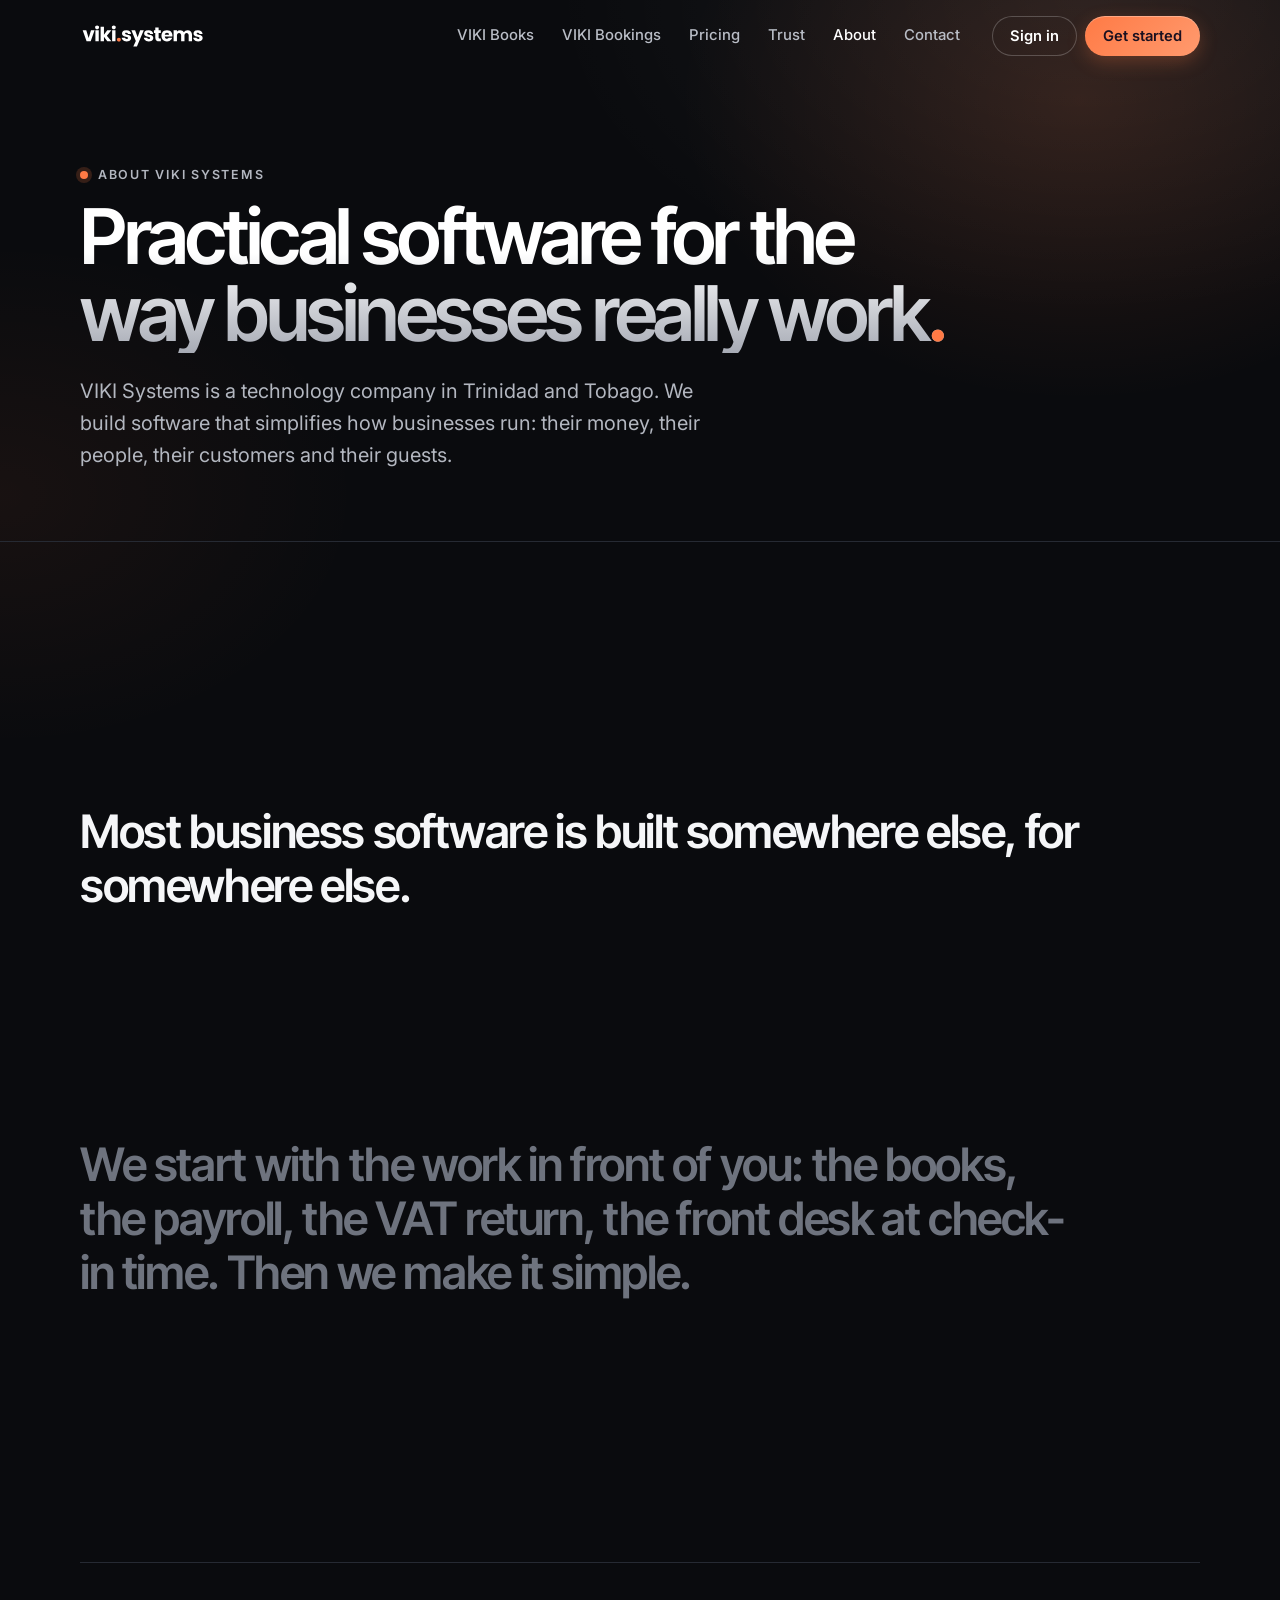
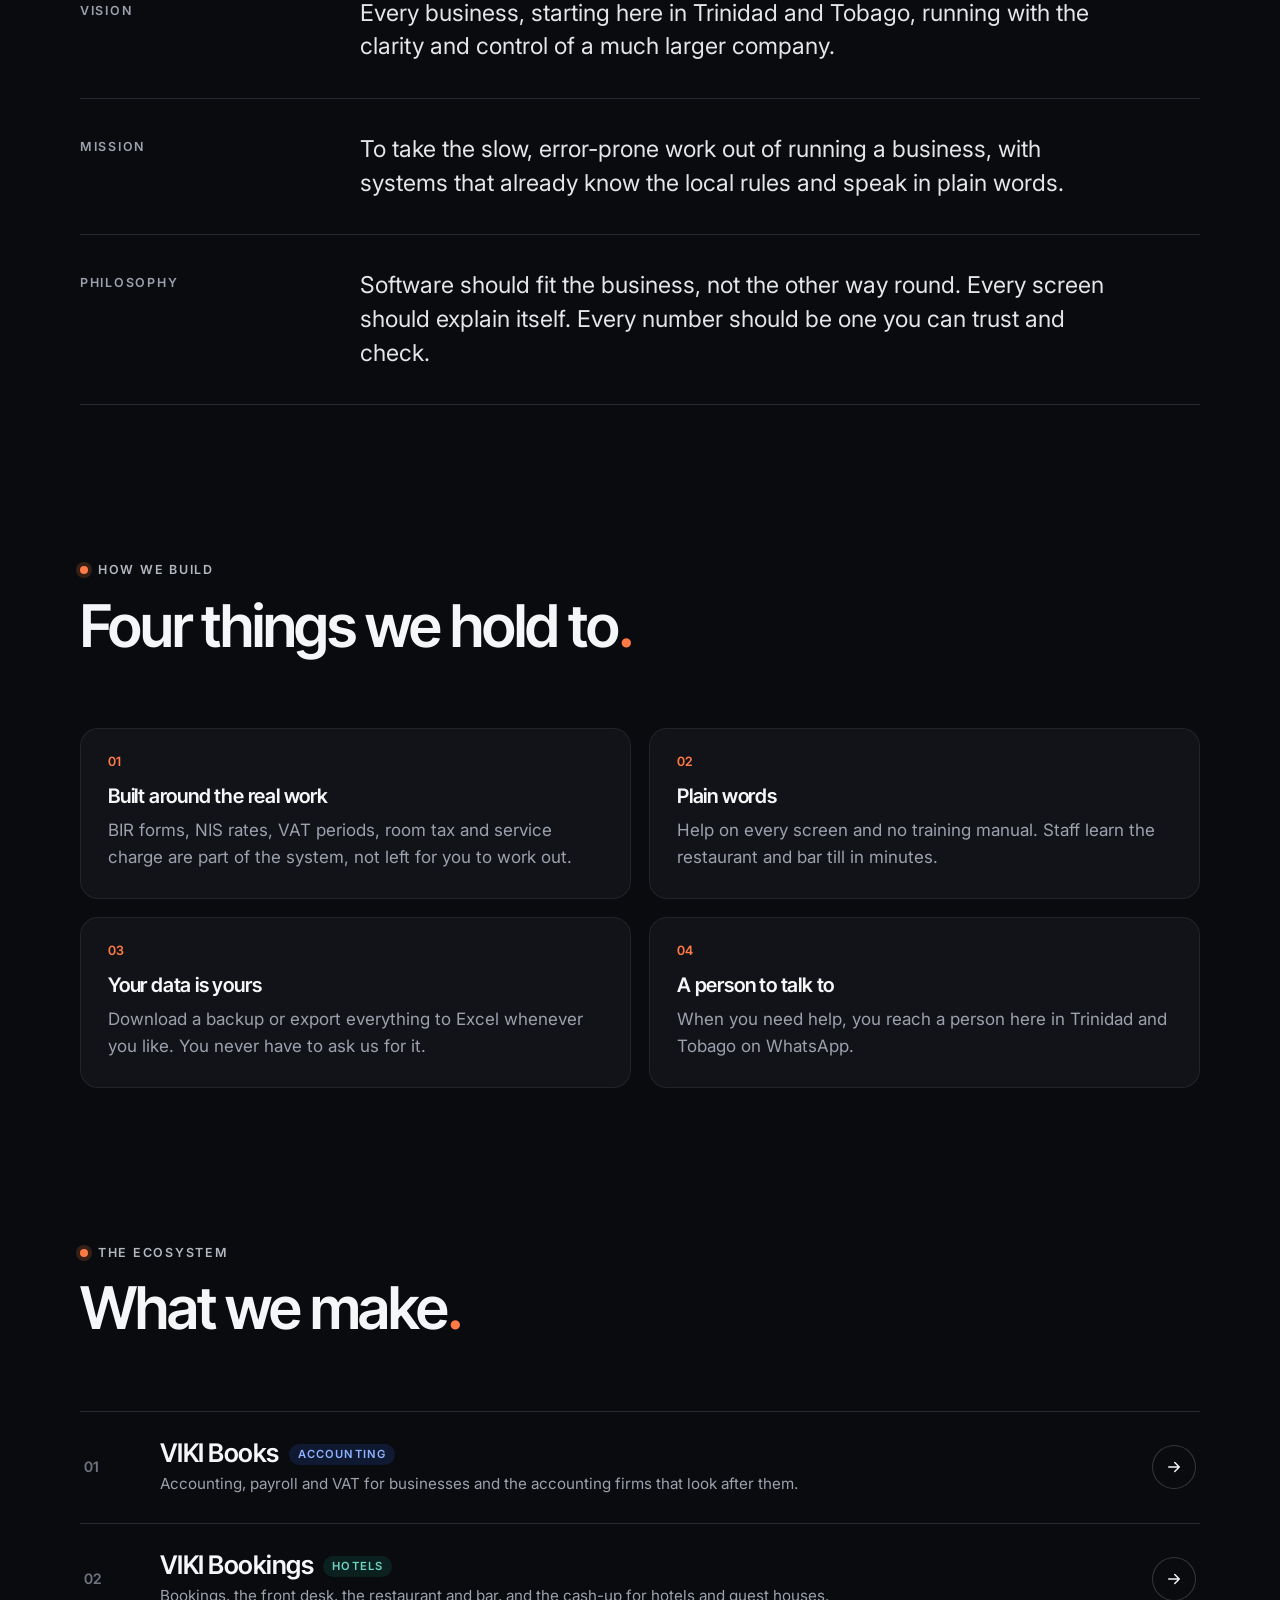
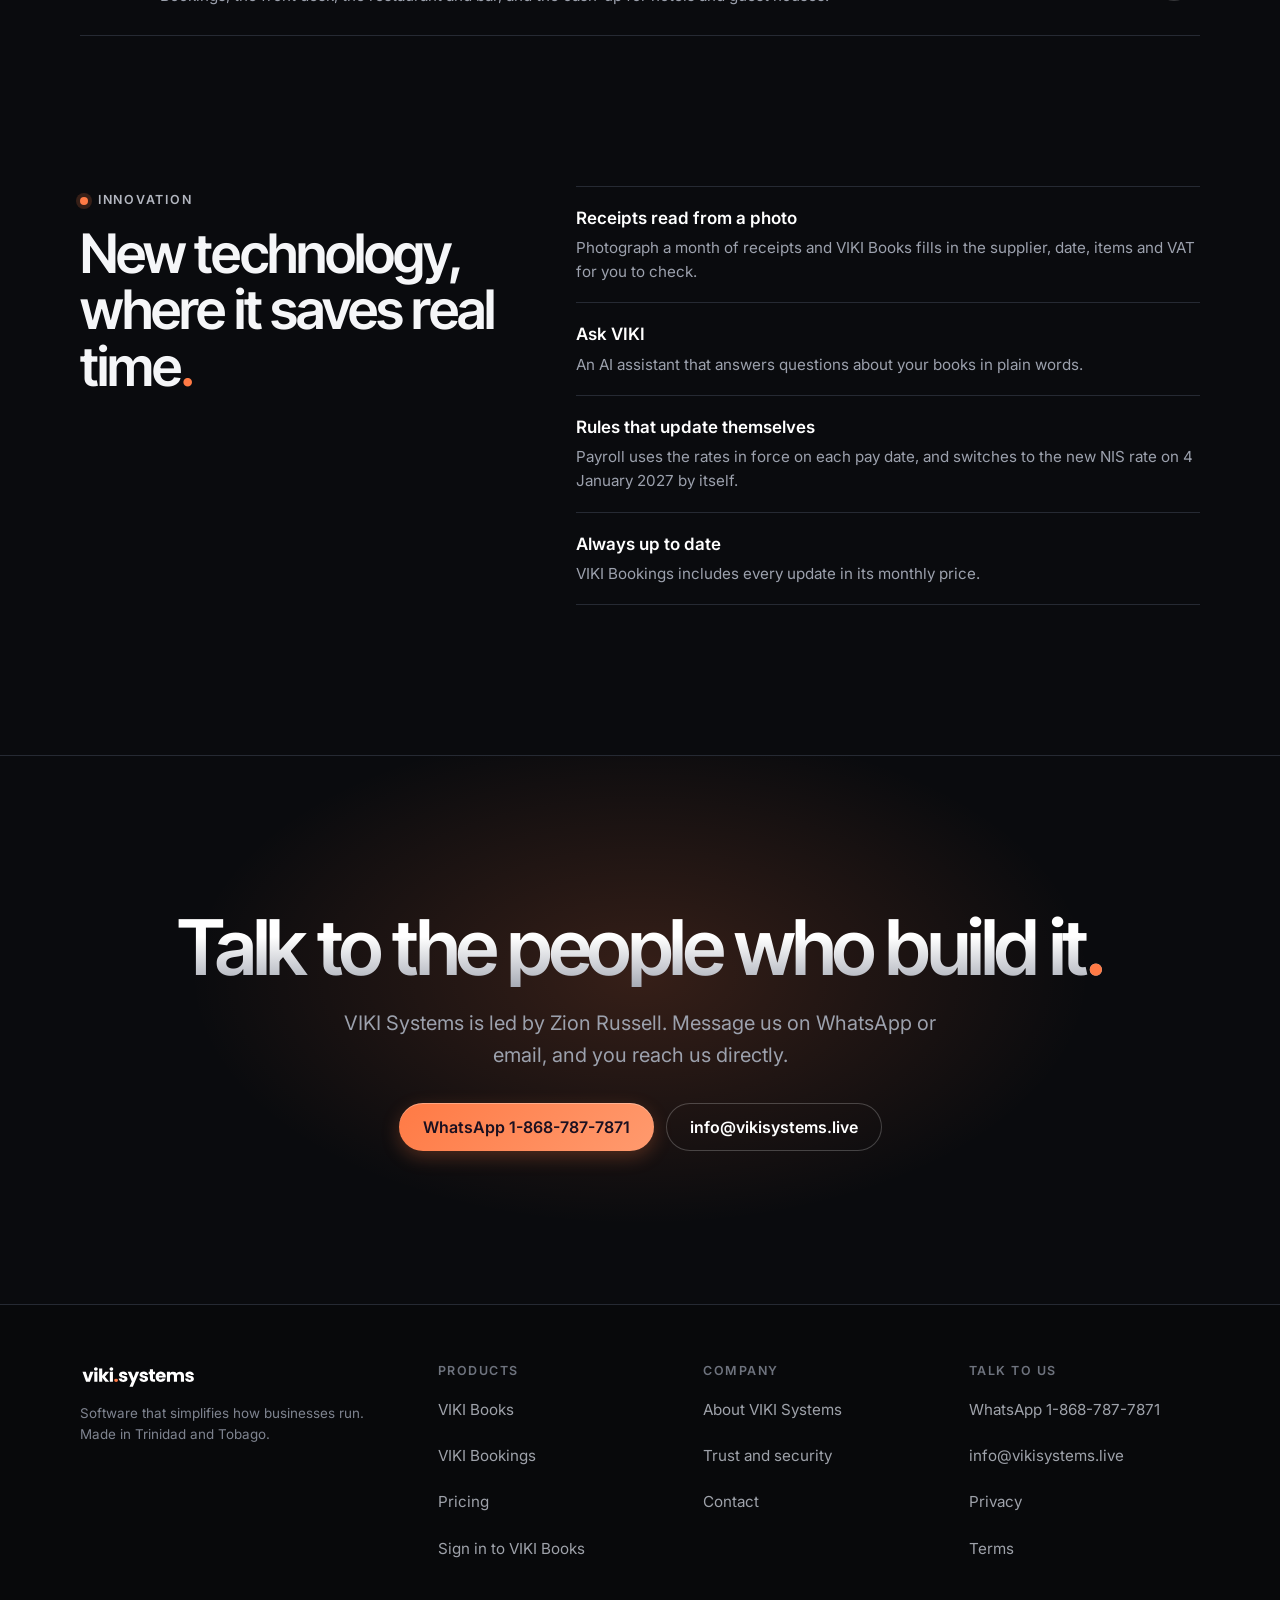
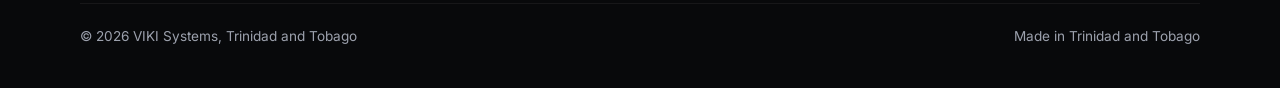
==== about/index.html @ 2b6a2b42 "Add files via upload" ====
<!doctype html>
<html lang="en">
<head>
<meta charset="utf-8">
<meta name="viewport" content="width=device-width, initial-scale=1">
<title>About | VIKI Systems</title>
<meta name="description" content="VIKI Systems is a Trinidad and Tobago technology company building practical software that simplifies how businesses run: VIKI Books and VIKI Bookings.">
<meta name="theme-color" content="#0A0B0E">
<meta property="og:type" content="website">
<meta property="og:title" content="About | VIKI Systems">
<meta property="og:description" content="A Trinidad and Tobago technology company building practical software for modern businesses.">
<meta property="og:url" content="https://vikisystems.live/about/">
<meta property="og:image" content="https://vikisystems.live/assets/img/books-home.jpg">
<meta name="twitter:card" content="summary_large_image">
<link rel="icon" type="image/svg+xml" href="data:image/svg+xml,%3Csvg xmlns='http://www.w3.org/2000/svg' viewBox='0 0 32 32'%3E%3Crect width='32' height='32' rx='9' fill='%2314161C'/%3E%3Cpath d='M8 9h4.2l3.8 10.6L19.8 9H24l-6 15h-4z' fill='%23fff'/%3E%3Ccircle cx='24.5' cy='24.5' r='3.2' fill='%23FF7A45'/%3E%3C/svg%3E">
<link rel="preconnect" href="https://fonts.googleapis.com">
<link rel="preconnect" href="https://fonts.gstatic.com" crossorigin>
<link href="https://fonts.googleapis.com/css2?family=Inter:wght@400;500;600;700&family=Inter+Tight:wght@500;600;700&display=swap" rel="stylesheet">
<link rel="stylesheet" href="../style.css?v=20261113f">
<link rel="stylesheet" href="../site.css?v=20261113d">
<script>document.documentElement.classList.add("js")</script>
</head>
<body class="subpage">
<a class="skip" href="#page">Skip to content</a>

<header class="nav">
  <div class="wrap nav__in">
    <a class="nav__logo" href="../" aria-label="VIKI Systems home"><img src="../assets/img/viki-systems-logo-white.svg" alt="viki.systems" width="140" height="27"></a>
    <nav class="nav__links" aria-label="Main">
      <a href="../books/">VIKI Books</a>
      <a href="../bookings/">VIKI Bookings</a>
      <a href="../pricing/">Pricing</a>
      <a href="../trust/">Trust</a>
      <a href="../about/">About</a>
      <a href="../contact/">Contact</a>
    </nav>
    <div class="nav__cta">
      <a class="btn btn--line btn--sm" href="https://books.vikisystems.live/">Sign in</a>
      <a class="btn btn--primary btn--sm" href="../pricing/">Get started</a>
    </div>
    <button class="nav__burger" aria-label="Open menu" aria-expanded="false" aria-controls="menu"><span></span></button>
    <div class="nav__menu" id="menu">
      <a href="../books/">VIKI Books</a>
      <a href="../bookings/">VIKI Bookings</a>
      <a href="../pricing/">Pricing</a>
      <a href="../trust/">Trust and security</a>
      <a href="../about/">About VIKI Systems</a>
      <a href="../contact/">Contact</a>
      <a class="btn btn--line" href="https://books.vikisystems.live/">Sign in to VIKI Books</a>
      <a class="btn btn--primary" href="../pricing/">Get started</a>
    </div>
  </div>
</header>

<main id="page">
  <section class="ph">
    <div class="wrap">
      <p class="eyebrow"><span class="dot"></span>About VIKI Systems</p>
      <h1 class="ink">Practical software for the way businesses really work<span class="o">.</span></h1>
      <p class="lead">VIKI Systems is a technology company in Trinidad and Tobago. We build software that simplifies how businesses run: their money, their people, their customers and their guests.</p>
    </div>
  </section>

  <section class="section">
    <div class="wrap">
      <p class="statement reveal">Most business software is built somewhere else, for somewhere else. <span>We start with the work in front of you: the books, the payroll, the VAT return, the front desk at check-in time. Then we make it simple.</span></p>
    </div>
  </section>

  <section class="section" style="padding-top:0">
    <div class="wrap">
      <div class="vmp">
        <div class="reveal"><span class="k">Vision</span><p>Every business, starting here in Trinidad and Tobago, running with the clarity and control of a much larger company.</p></div>
        <div class="reveal"><span class="k">Mission</span><p>To take the slow, error-prone work out of running a business, with systems that already know the local rules and speak in plain words.</p></div>
        <div class="reveal"><span class="k">Philosophy</span><p>Software should fit the business, not the other way round. Every screen should explain itself. Every number should be one you can trust and check.</p></div>
      </div>
    </div>
  </section>

  <section class="section" style="padding-top:0">
    <div class="wrap">
      <div class="sh reveal">
        <p class="eyebrow"><span class="dot"></span>How we build</p>
        <h2>Four things we hold to<span class="o">.</span></h2>
      </div>
      <div class="princ stagger">
        <div><span class="n">01</span><h3>Built around the real work</h3><p>BIR forms, NIS rates, VAT periods, room tax and service charge are part of the system, not left for you to work out.</p></div>
        <div><span class="n">02</span><h3>Plain words</h3><p>Help on every screen and no training manual. Staff learn the restaurant and bar till in minutes.</p></div>
        <div><span class="n">03</span><h3>Your data is yours</h3><p>Download a backup or export everything to Excel whenever you like. You never have to ask us for it.</p></div>
        <div><span class="n">04</span><h3>A person to talk to</h3><p>When you need help, you reach a person here in Trinidad and Tobago on WhatsApp.</p></div>
      </div>
    </div>
  </section>

  <section class="section" style="padding-top:0">
    <div class="wrap">
      <div class="sh reveal">
        <p class="eyebrow"><span class="dot"></span>The ecosystem</p>
        <h2>What we make<span class="o">.</span></h2>
      </div>
      <ol class="try reveal">
        <li><a href="../books/"><span><h3>VIKI Books<span class="tag">Accounting</span></h3><p>Accounting, payroll and VAT for businesses and the accounting firms that look after them.</p></span><span class="go" aria-hidden="true"><svg viewBox="0 0 24 24" fill="none" stroke="currentColor" stroke-width="2" stroke-linecap="round" stroke-linejoin="round"><path d="M5 12h14M13 6l6 6-6 6"/></svg></span></a></li>
        <li><a href="../bookings/"><span><h3>VIKI Bookings<span class="tag tag--bk">Hotels</span></h3><p>Bookings, the front desk, the restaurant and bar, and the cash-up for hotels and guest houses.</p></span><span class="go" aria-hidden="true"><svg viewBox="0 0 24 24" fill="none" stroke="currentColor" stroke-width="2" stroke-linecap="round" stroke-linejoin="round"><path d="M5 12h14M13 6l6 6-6 6"/></svg></span></a></li>
      </ol>
    </div>
  </section>

  <section class="section" style="padding-top:0">
    <div class="wrap ts">
      <div class="reveal">
        <p class="eyebrow"><span class="dot"></span>Innovation</p>
        <h2>New technology, where it saves real time<span class="o">.</span></h2>
      </div>
      <ul class="reveal">
        <li><b>Receipts read from a photo</b><span>Photograph a month of receipts and VIKI Books fills in the supplier, date, items and VAT for you to check.</span></li>
        <li><b>Ask VIKI</b><span>An AI assistant that answers questions about your books in plain words.</span></li>
        <li><b>Rules that update themselves</b><span>Payroll uses the rates in force on each pay date, and switches to the new NIS rate on 4 January 2027 by itself.</span></li>
        <li><b>Always up to date</b><span>VIKI Bookings includes every update in its monthly price.</span></li>
      </ul>
    </div>
  </section>

  <section class="final">
    <div class="wrap reveal">
      <h2 class="ink">Talk to the people who build it<span class="o">.</span></h2>
      <p class="lead">VIKI Systems is led by Zion Russell. Message us on WhatsApp or email, and you reach us directly.</p>
      <div class="cta-row">
        <a class="btn btn--primary" href="https://wa.me/18687877871" target="_blank" rel="noopener">WhatsApp 1-868-787-7871</a>
        <a class="btn btn--line" href="mailto:info@vikisystems.live">info@vikisystems.live</a>
      </div>
    </div>
  </section>
</main>

<footer class="footer">
  <div class="wrap">
    <div class="fx4">
      <div>
        <img src="../assets/img/viki-systems-logo-white.svg" alt="viki.systems" width="140" height="27">
        <p class="fine">Software that simplifies how businesses run. Made in Trinidad and Tobago.</p>
      </div>
      <div><h4>Products</h4><ul><li><a href="../books/">VIKI Books</a></li><li><a href="../bookings/">VIKI Bookings</a></li><li><a href="../pricing/">Pricing</a></li><li><a href="https://books.vikisystems.live/">Sign in to VIKI Books</a></li></ul></div>
      <div><h4>Company</h4><ul><li><a href="../about/">About VIKI Systems</a></li><li><a href="../trust/">Trust and security</a></li><li><a href="../contact/">Contact</a></li></ul></div>
      <div><h4>Talk to us</h4><ul><li><a href="https://wa.me/18687877871" target="_blank" rel="noopener">WhatsApp 1-868-787-7871</a></li><li><a href="mailto:info@vikisystems.live">info@vikisystems.live</a></li><li><a href="../books/privacy.html">Privacy</a></li><li><a href="../books/terms.html">Terms</a></li></ul></div>
    </div>
    <div class="footer__base"><span>© <span data-year>2026</span> VIKI Systems, Trinidad and Tobago</span><span>Made in Trinidad and Tobago</span></div>
  </div>
</footer>

<script src="../main.js?v=20261113d"></script>
<script src="../site.js?v=20261113d"></script>
</body>
</html>
---- style.css ----
/* VIKI Systems — shared styles */
:root {
  /* v4 (13 Nov 2026): graphite and near-black, crisp white type, VIKI orange as the one signature accent */
  --bg: #0A0B0E; --surface: #14161C; --surface-2: #1C1F27; --text: #F5F6F8; --muted: #9CA1AD;
  --accent: #FF7A45; --accent-rgb: 255, 122, 69; --accent-2: #3D7BFF; --accent-2-rgb: 61, 123, 255;
  --line: #262A33; --good: #2BC48A; --bad: #FF5D6C;
  --font: "Inter", system-ui, -apple-system, "Segoe UI", sans-serif;
  --font-head: "Inter Tight", "Inter", system-ui, sans-serif;
  --tshadow: 0 1px 2px rgba(5,5,10,.9), 0 3px 12px rgba(5,5,10,.7), 0 10px 44px rgba(5,5,10,.7);
  --radius: 22px; --wrap: 1200px;
  --ease: cubic-bezier(.2,.7,.2,1);
}
*, *::before, *::after { box-sizing: border-box; }
html { -webkit-text-size-adjust: 100%; scroll-behavior: smooth; }
html, body { overflow-x: hidden; overflow-x: clip; }
body {
  margin: 0; background: var(--bg); color: var(--text); font: 400 17px/1.6 var(--font);
  -webkit-font-smoothing: antialiased;
}
body.subpage {
  background:
    radial-gradient(60% 50% at 85% 0%, rgba(255,255,255,.06), transparent 70%),
    radial-gradient(40% 40% at 0% 55%, rgba(var(--accent-rgb), .06), transparent 70%),
    var(--bg);
  background-attachment: fixed;
}
img { max-width: 100%; display: block; }
a { color: inherit; }
button { font: inherit; color: inherit; cursor: pointer; }
:focus-visible { outline: 2px solid var(--accent); outline-offset: 3px; border-radius: 6px; }
.sr-only { position: absolute; width: 1px; height: 1px; overflow: hidden; clip: rect(0 0 0 0); white-space: nowrap; }
.skip { position: absolute; left: 12px; top: -60px; z-index: 100; background: var(--accent); color: var(--bg); padding: 10px 16px; border-radius: 10px; font-weight: 600; }
.skip:focus { top: 12px; }

.wrap { width: 100%; max-width: var(--wrap); margin: 0 auto; padding: 0 20px; }
@media (min-width: 900px) { .wrap { padding: 0 40px; } }

/* ---------- type ---------- */
h1, h2, h3, .head { font-family: var(--font-head); font-weight: 700; letter-spacing: -.02em; line-height: 1.08; margin: 0; }
.display { font-size: clamp(2.5rem, 6.2vw, 5.4rem); }
h2 { font-size: clamp(2rem, 4.4vw, 3.4rem); }
h3 { font-size: 1.3rem; font-weight: 600; letter-spacing: -.01em; line-height: 1.25; }
p { margin: 0; }
.lead { font-size: clamp(1.05rem, 1.6vw, 1.25rem); color: var(--muted); max-width: 640px; }
.o { color: var(--accent); }
.blue { color: var(--accent-2); }
.eyebrow {
  display: inline-flex; align-items: center; gap: 10px; font: 600 .78rem/1 var(--font);
  letter-spacing: .14em; text-transform: uppercase; color: var(--muted); margin-bottom: 18px;
}
.eyebrow .dot, .dot { width: 8px; height: 8px; border-radius: 50%; background: var(--accent); box-shadow: 0 0 0 4px rgba(var(--accent-rgb), .18); flex: none; }
.sec-head { max-width: 780px; margin-bottom: clamp(36px, 6vw, 64px); }
.sec-head .lead { margin-top: 16px; }
.sec-head--center { margin-left: auto; margin-right: auto; text-align: center; }
.sec-head--center .lead { margin-left: auto; margin-right: auto; }
.fine { font-size: .84rem; color: var(--muted); line-height: 1.55; }
.tag { display: inline-block; font: 600 .7rem/1 var(--font); letter-spacing: .1em; text-transform: uppercase; color: var(--bg); background: var(--accent); padding: 5px 8px; border-radius: 6px; vertical-align: middle; }

/* ---------- buttons ---------- */
.btn {
  display: inline-flex; align-items: center; justify-content: center; gap: 10px; min-height: 48px;
  padding: 0 24px; border-radius: 999px; font: 600 1rem/1 var(--font); text-decoration: none; border: 0;
  transition: transform .25s var(--ease), box-shadow .25s var(--ease), background .25s; white-space: nowrap; text-shadow: none;
}
.btn--primary {
  background: linear-gradient(135deg, var(--accent), #ff9a6e); color: #1B1020;
  box-shadow: 0 10px 30px rgba(var(--accent-rgb), .35), inset 0 1px 0 rgba(255,255,255,.35);
}
.btn--primary:hover { transform: translateY(-2px); box-shadow: 0 16px 40px rgba(var(--accent-rgb), .5), inset 0 1px 0 rgba(255,255,255,.35); }
.btn--ghost { background: rgba(255,255,255,.06); color: var(--text); box-shadow: inset 0 0 0 1px rgba(255,255,255,.22); backdrop-filter: blur(10px); -webkit-backdrop-filter: blur(10px); }
.btn--ghost:hover { background: rgba(255,255,255,.12); transform: translateY(-2px); }
.btn--sm { min-height: 40px; padding: 0 18px; font-size: .92rem; }
.btn .arr { transition: transform .25s var(--ease); }
.btn:hover .arr { transform: translateX(4px); }
.cta-row { display: flex; flex-wrap: wrap; gap: 12px; align-items: center; margin-top: 32px; }
.cta-note { color: var(--muted); font-size: .92rem; }
.link-arrow { color: var(--accent); font-weight: 600; text-decoration: none; display: inline-flex; gap: 8px; align-items: center; }
.link-arrow:hover .arr { transform: translateX(4px); }
.link-arrow .arr { transition: transform .25s var(--ease); }

/* ---------- nav ---------- */
.nav { position: fixed; inset: 0 0 auto; z-index: 50; transition: background .3s, box-shadow .3s; }
.nav__in { display: flex; align-items: center; gap: 20px; height: 72px; }
.nav.scrolled { background: rgba(12,13,17,.78); backdrop-filter: blur(16px) saturate(1.2); -webkit-backdrop-filter: blur(16px) saturate(1.2); box-shadow: 0 1px 0 rgba(255,255,255,.06); }
.nav__logo { display: flex; align-items: center; height: 44px; margin-right: auto; }
.nav__logo img { height: 22px; width: auto; }
.nav__links { display: none; gap: 4px; align-items: center; }
.nav__links a { text-decoration: none; color: var(--muted); font-size: .93rem; font-weight: 500; padding: 10px 12px; border-radius: 10px; transition: color .2s; }
.nav__links a:hover { color: var(--text); }
.nav__cta { display: none; }
.nav__burger { width: 44px; height: 44px; border-radius: 12px; border: 0; background: rgba(255,255,255,.08); display: grid; place-items: center; }
.nav__burger span { display: block; width: 18px; height: 2px; background: var(--text); border-radius: 2px; position: relative; transition: transform .3s; }
.nav__burger span::before, .nav__burger span::after { content: ""; position: absolute; left: 0; width: 18px; height: 2px; background: var(--text); border-radius: 2px; transition: transform .3s, top .3s; }
.nav__burger span::before { top: -6px; } .nav__burger span::after { top: 6px; }
.nav.open .nav__burger span { background: transparent; }
.nav.open .nav__burger span::before { top: 0; transform: rotate(45deg); }
.nav.open .nav__burger span::after { top: 0; transform: rotate(-45deg); }
.nav__menu {
  position: fixed; inset: 72px 0 auto; background: rgba(12,13,17,.97); backdrop-filter: blur(16px); -webkit-backdrop-filter: blur(16px);
  padding: 12px 20px 28px; display: grid; gap: 2px; transform: translateY(-12px); opacity: 0; visibility: hidden; transition: .3s var(--ease);
  border-bottom: 1px solid var(--line); max-height: calc(100vh - 72px); overflow-y: auto;
}
.nav.open .nav__menu { transform: none; opacity: 1; visibility: visible; }
.nav.open { background: rgba(12,13,17,.97); }
.nav__menu a { padding: 14px 4px; font-size: 1.1rem; font-weight: 500; text-decoration: none; border-bottom: 1px solid rgba(255,255,255,.06); }
.nav__menu .btn { margin-top: 16px; }
@media (min-width: 1080px) {
  .nav__links, .nav__cta { display: flex; }
  .nav__cta { gap: 8px; }
  .nav__burger, .nav__menu { display: none; }
}

/* ---------- sections ---------- */
.section { padding: clamp(84px, 12vw, 150px) 0; position: relative; }
.section--tight { padding: clamp(60px, 8vw, 100px) 0; }
.band { background: linear-gradient(180deg, rgba(27,33,64,.0), rgba(27,33,64,.75) 18%, rgba(27,33,64,.75) 82%, rgba(27,33,64,0)); }

/* glass */
.glass {
  position: relative; background: rgba(27,33,64,.55);
  border: 1px solid rgba(255,255,255,.09);
  backdrop-filter: blur(22px) saturate(1.18); -webkit-backdrop-filter: blur(22px) saturate(1.18);
  box-shadow: 0 24px 80px rgba(0,0,0,.32); border-radius: var(--radius);
}
.glass::before { content: ""; position: absolute; inset: 0; border-radius: inherit; pointer-events: none;
  background: linear-gradient(135deg, rgba(255,255,255,.08), transparent 38%, rgba(var(--accent-rgb), .05)); }
.card {
  position: relative; background: linear-gradient(160deg, rgba(37,45,87,.85), rgba(27,33,64,.85));
  border: 1px solid rgba(255,255,255,.08); border-radius: var(--radius); padding: 28px;
}

/* ---------- reveal ---------- */
.js .reveal { opacity: 0; transform: translateY(28px); transition: opacity .9s var(--ease), transform .9s var(--ease); }
.js .reveal.in { opacity: 1; transform: none; }
.js .stagger > * { opacity: 0; transform: translateY(24px); transition: opacity .8s var(--ease), transform .8s var(--ease); transition-delay: calc(var(--i, 0) * 90ms); }
.js .stagger.in > * { opacity: 1; transform: none; }
.js .stagger.done > * { transition-delay: 0ms; }

/* ---------- 3D tilt ---------- */
.tilt-scene { perspective: 1400px; }
[data-tilt] { transform-style: preserve-3d; transform: rotateX(var(--rx, 0deg)) rotateY(var(--ry, 0deg)); transition: transform .7s var(--ease); will-change: transform; }
[data-tilt].tilting { transition: transform .12s linear; }
.z1 { transform: translateZ(24px); } .z2 { transform: translateZ(48px); } .z3 { transform: translateZ(80px); } .z4 { transform: translateZ(120px); }
.glare { position: absolute; inset: 0; border-radius: inherit; pointer-events: none; opacity: 0; transition: opacity .4s;
  background: radial-gradient(600px circle at var(--gx, 50%) var(--gy, 50%), rgba(255,255,255,.14), transparent 45%); }
[data-tilt].tilting .glare { opacity: 1; }

/* cursor spotlight */
[data-spot] { --mx: 50%; --my: 50%; }
[data-spot]::after { content: ""; position: absolute; inset: 0; pointer-events: none; border-radius: inherit; z-index: 0;
  background: radial-gradient(420px circle at var(--mx) var(--my), rgba(var(--accent-2-rgb), .12), transparent 60%); opacity: 0; transition: opacity .4s; }
[data-spot]:hover::after { opacity: 1; }

/* living details */
.orb { position: absolute; border-radius: 50%; filter: blur(60px); pointer-events: none; opacity: .5; animation: drift 18s ease-in-out infinite; animation-delay: -6s; z-index: 0; }
.orb--blue { background: rgba(var(--accent-2-rgb), .35); }
.orb--orange { background: rgba(var(--accent-rgb), .22); animation-duration: 22s; animation-delay: -11s; }
@keyframes drift { 0%,100% { transform: translate3d(0,0,0) scale(1); } 50% { transform: translate3d(40px,-30px,0) scale(1.08); } }
@keyframes pulse { 0%,100% { box-shadow: 0 0 0 0 rgba(var(--accent-rgb), .45); } 50% { box-shadow: 0 0 0 10px rgba(var(--accent-rgb), 0); } }
@keyframes float { 0%,100% { transform: translateY(0); } 50% { transform: translateY(-8px); } }

/* ---------- device (browser frame around an app screen) ---------- */
.device { position: relative; border-radius: 18px; background: #E9EDF7; box-shadow: 0 50px 120px rgba(0,0,0,.55), 0 0 0 1px rgba(255,255,255,.12); }
.device__bar { display: flex; align-items: center; gap: 6px; height: 34px; padding: 0 14px; background: #DCE2F0; border-radius: 18px 18px 0 0; color: #6B7391; font-size: .72rem; }
.device__bar i { width: 10px; height: 10px; border-radius: 50%; background: #C3CADC; }
.device__bar i:first-child { background: #FF8A80; } .device__bar i:nth-child(2) { background: #FFC86B; } .device__bar i:nth-child(3) { background: #6FD08C; }
.device__bar span { margin-left: 12px; background: #fff; padding: 4px 12px; border-radius: 8px; flex: 1; max-width: 260px; text-align: center; }
.device__screen { border-radius: 0 0 18px 18px; overflow: hidden; }
.device--shot .device__screen img { width: 100%; height: auto; }

/* light app UI rebuilt in HTML */
.app { background: #F6F8FD; color: #14161C; font-size: 13px; line-height: 1.45; text-shadow: none; }
.app b { font-weight: 600; }
.app__top { display: flex; align-items: center; gap: 10px; padding: 10px 14px; background: #fff; border-bottom: 1px solid #E2E7F3; }
.app__logo { font: 700 14px/1 var(--font-head); letter-spacing: -.02em; }
.app__logo i { color: var(--accent); font-style: normal; }
.app__co { display: flex; align-items: center; gap: 6px; border: 1px solid #E2E7F3; border-radius: 999px; padding: 3px 9px 3px 3px; font-size: 11px; white-space: nowrap; }
.app__co span { width: 20px; height: 20px; border-radius: 50%; background: #0E8F9C; color: #fff; display: grid; place-items: center; font-size: 9px; font-weight: 700; }
.app__tabs { display: flex; gap: 2px; background: #EEF1F8; border-radius: 999px; padding: 3px; margin-left: 6px; }
.app__tabs span { padding: 4px 10px; border-radius: 999px; font-size: 11px; color: #4A5270; }
.app__tabs span.on { background: #14161C; color: #fff; }
.app__new { margin-left: auto; background: var(--accent); color: #fff; border-radius: 999px; padding: 5px 12px; font-size: 11px; font-weight: 600; }
.app__body { padding: 18px; }
.app__muted { color: #6B7391; }
@media (max-width: 1180px) { .app__tabs span:nth-child(n+5) { display: none; } }
@media (max-width: 560px) { .app__tabs { display: none; } }

/* ---------- forms ---------- */
.field { display: grid; gap: 8px; }
.field label { font-size: .9rem; font-weight: 500; color: var(--muted); }
.input, select.input, textarea.input {
  width: 100%; min-height: 50px; padding: 12px 16px; border-radius: 14px; border: 1px solid rgba(255,255,255,.14);
  background: rgba(12,13,17,.6); color: var(--text); font: 400 1rem/1.4 var(--font); transition: border-color .2s, box-shadow .2s;
}
textarea.input { min-height: 120px; resize: vertical; }
.input:focus { outline: none; border-color: var(--accent); box-shadow: 0 0 0 4px rgba(var(--accent-rgb), .15); }
select.input { appearance: none; background-image: linear-gradient(45deg, transparent 50%, var(--muted) 50%), linear-gradient(135deg, var(--muted) 50%, transparent 50%); background-position: calc(100% - 22px) 50%, calc(100% - 16px) 50%; background-size: 6px 6px; background-repeat: no-repeat; }

/* ---------- contact ---------- */
.contact { display: grid; gap: 28px; align-items: start; }
@media (min-width: 960px) { .contact { grid-template-columns: 1fr 1.1fr; gap: 56px; } }
.contact__ways { display: grid; gap: 14px; margin-top: 32px; }
.way { display: flex; align-items: center; gap: 16px; padding: 18px 20px; border-radius: 18px; text-decoration: none; background: rgba(255,255,255,.04); border: 1px solid rgba(255,255,255,.09); transition: transform .3s var(--ease), background .3s, border-color .3s; }
.way:hover { transform: translateY(-3px); background: rgba(255,255,255,.07); border-color: rgba(var(--accent-rgb), .45); }
.way__icon { width: 48px; height: 48px; border-radius: 14px; display: grid; place-items: center; background: rgba(var(--accent-rgb), .14); color: var(--accent); flex: none; }
.way__icon svg { width: 24px; height: 24px; }
.way b { display: block; font-size: 1.05rem; }
.way small { color: var(--muted); font-size: .88rem; }
.way .pill { margin-left: auto; font-size: .72rem; font-weight: 600; letter-spacing: .08em; text-transform: uppercase; color: var(--good); background: rgba(43,196,138,.12); padding: 6px 10px; border-radius: 999px; }
.form { padding: clamp(24px, 4vw, 40px); display: grid; gap: 18px; }
.form__row { display: grid; gap: 18px; }
@media (min-width: 640px) { .form__row { grid-template-columns: 1fr 1fr; } }
.form__actions { display: flex; flex-wrap: wrap; gap: 12px; align-items: center; }
.form__done { display: none; text-align: center; padding: 40px 10px; }
.form.sent > :not(.form__done) { display: none; }
.form.sent .form__done { display: block; }
.form__done .tick { width: 72px; height: 72px; border-radius: 50%; margin: 0 auto 20px; display: grid; place-items: center; background: rgba(43,196,138,.15); color: var(--good); }
.form__done .tick svg { width: 36px; height: 36px; }

/* ---------- footer ---------- */
.footer { padding: 60px 0 40px; border-top: 1px solid rgba(255,255,255,.08); position: relative; z-index: 10; background: rgba(12,13,17,.9); }
.footer__in { display: grid; gap: 28px; }
@media (min-width: 860px) { .footer__in { grid-template-columns: 1.4fr 1fr 1fr; } }
.footer img { height: 24px; width: auto; margin-bottom: 14px; }
.footer h4 { margin: 0 0 12px; font: 600 .78rem/1 var(--font); letter-spacing: .14em; text-transform: uppercase; color: var(--muted); }
.footer ul { list-style: none; margin: 0; padding: 0; display: grid; gap: 4px; }
.footer a { text-decoration: none; color: var(--text); opacity: .85; display: inline-block; padding: 6px 0; }
.footer a:hover { opacity: 1; color: var(--accent); }
.footer__base { margin-top: 36px; padding-top: 22px; border-top: 1px solid rgba(255,255,255,.06); display: flex; flex-wrap: wrap; gap: 10px 24px; justify-content: space-between; color: var(--muted); font-size: .85rem; }

/* ---------- deadlines (shared) ---------- */
.dl { display: grid; gap: 16px; }
@media (min-width: 720px) { .dl { grid-template-columns: repeat(2, 1fr); } }
@media (min-width: 1080px) { .dl { grid-template-columns: repeat(4, 1fr); } }
.dl__card { padding: 26px 24px; transition: transform .4s var(--ease), border-color .4s; cursor: default; }
.dl__card:hover, .dl__card.hot { transform: translateY(-6px); border-color: rgba(var(--accent-rgb), .5); }
.dl__big { font: 700 2.8rem/1 var(--font-head); letter-spacing: -.03em; display: flex; align-items: baseline; gap: 8px; }
.dl__big small { font: 500 .95rem/1.2 var(--font); color: var(--muted); letter-spacing: 0; }
.dl__card p { color: var(--muted); margin-top: 14px; font-size: .97rem; }
.dl__count { margin-top: 18px; display: inline-flex; align-items: center; gap: 8px; font-size: .82rem; font-weight: 600; padding: 7px 12px; border-radius: 999px; background: rgba(var(--accent-2-rgb), .14); color: #9DBBFF; }
.dl__count.soon { background: rgba(var(--accent-rgb), .16); color: #FFB08F; }
.dl__count .dot { width: 6px; height: 6px; box-shadow: none; animation: pulse 2.4s infinite; }
.timeline { position: relative; height: 64px; margin: 0 0 36px; }
.timeline__track { position: absolute; left: 0; right: 0; top: 30px; height: 2px; background: linear-gradient(90deg, rgba(var(--accent-rgb), .9), rgba(var(--accent-2-rgb), .5) 30%, rgba(255,255,255,.12)); border-radius: 2px; }
.timeline__mark { position: absolute; top: 22px; transform: translateX(-50%); display: grid; justify-items: center; gap: 8px; transition: transform .4s var(--ease); }
.timeline__mark i { width: 18px; height: 18px; border-radius: 50%; background: var(--surface-2); border: 2px solid var(--accent-2); transition: .3s; }
.timeline__mark span { font-size: .72rem; color: var(--muted); white-space: nowrap; }
.timeline__mark.hot i { background: var(--accent); border-color: var(--accent); box-shadow: 0 0 0 6px rgba(var(--accent-rgb), .2); }
.timeline__mark.hot { transform: translateX(-50%) translateY(-4px); }
.timeline__today { position: absolute; left: 0; top: 0; font-size: .72rem; font-weight: 600; color: var(--accent); letter-spacing: .1em; text-transform: uppercase; }
.timeline__end { position: absolute; right: 0; top: 0; font-size: .72rem; color: var(--muted); }
@media (max-width: 640px) { .timeline__mark span { display: none; } }

/* ---------- savings calculator (shared) ---------- */
.calc { padding: clamp(22px, 4vw, 44px); }
.seg { display: inline-flex; padding: 4px; border-radius: 999px; background: rgba(12,13,17,.7); border: 1px solid rgba(255,255,255,.1); }
.seg button { border: 0; background: transparent; padding: 10px 18px; min-height: 44px; border-radius: 999px; font-weight: 600; font-size: .95rem; color: var(--muted); transition: .3s; }
.seg button[aria-selected="true"] { background: var(--text); color: var(--bg); }
.calc__grid { display: grid; gap: 32px; margin-top: 32px; align-items: end; }
@media (min-width: 900px) { .calc__grid { grid-template-columns: 1.1fr 1fr; } }
.calc__n { display: grid; gap: 14px; margin-bottom: 26px; }
.calc__n label { font-weight: 600; }
.calc__n .row { display: flex; align-items: center; gap: 16px; }
.calc__n input[type=number] { width: 110px; text-align: center; font-weight: 700; font-size: 1.2rem; }
input[type=range] { -webkit-appearance: none; appearance: none; flex: 1; height: 6px; border-radius: 6px; background: linear-gradient(90deg, var(--accent) var(--p, 10%), rgba(255,255,255,.14) var(--p, 10%)); outline: none; }
input[type=range]::-webkit-slider-thumb { -webkit-appearance: none; width: 28px; height: 28px; border-radius: 50%; background: #fff; border: 6px solid var(--accent); box-shadow: 0 6px 20px rgba(0,0,0,.4); cursor: grab; }
input[type=range]::-moz-range-thumb { width: 18px; height: 18px; border-radius: 50%; background: #fff; border: 6px solid var(--accent); cursor: grab; }
.calc__cols { display: grid; grid-template-columns: 1fr 1fr; gap: 14px; }
.calc__col { padding: 20px; border-radius: 18px; background: rgba(12,13,17,.55); border: 1px solid rgba(255,255,255,.08); }
.calc__col span { display: block; font-size: .85rem; color: var(--muted); }
.calc__col b { display: block; font: 700 clamp(1.5rem, 3vw, 2.2rem)/1.1 var(--font-head); margin: 8px 0 4px; letter-spacing: -.02em; font-variant-numeric: tabular-nums; }
.calc__col small { color: var(--muted); font-size: .8rem; }
.calc__col.vk { border-color: rgba(var(--accent-rgb), .45); background: linear-gradient(160deg, rgba(var(--accent-rgb), .14), rgba(12,13,17,.55)); }
.calc__col.vk b { color: var(--accent); }
.calc__save { margin-top: 22px; font-size: 1.15rem; }
.calc__save b { color: var(--good); font-variant-numeric: tabular-nums; }
.bars { display: flex; gap: 28px; align-items: flex-end; justify-content: center; height: 300px; perspective: 900px; padding-bottom: 34px; position: relative; }
.bar3d { position: relative; width: 92px; height: var(--h, 50%); transform-style: preserve-3d; transform: rotateX(-14deg) rotateY(-28deg); transition: height .8s var(--ease); }
.bar3d > i { position: absolute; inset: 0; }
.bar3d .f { background: linear-gradient(180deg, var(--c1), var(--c2)); transform: translateZ(23px); border-radius: 4px 4px 0 0; }
.bar3d .s { width: 46px; left: auto; right: -23px; background: var(--c2); filter: brightness(.7); transform: rotateY(90deg); }
.bar3d .t { height: 46px; top: -23px; bottom: auto; background: var(--c1); filter: brightness(1.2); transform: rotateX(90deg); }
.bar3d--qb { --c1: #8A93BD; --c2: #4D5687; }
.bar3d--vk { --c1: #FFA27A; --c2: #E5582A; }
.bar3d label { position: absolute; left: 50%; bottom: -30px; transform: translateX(-50%) rotateY(28deg) rotateX(14deg); font-size: .8rem; color: var(--muted); white-space: nowrap; }

/* ---------- any-system checklist (shared) ---------- */
.checkq { padding: clamp(20px, 4vw, 40px); }
.checkq__head, .checkq__row { display: grid; grid-template-columns: minmax(0, 1fr) 132px 92px; gap: 14px; align-items: center; }
.checkq__head { padding: 0 16px 12px; font-size: .78rem; font-weight: 600; letter-spacing: .1em; text-transform: uppercase; color: var(--muted); }
.checkq__head span:nth-child(n+2) { text-align: center; }
.checkq__row { padding: 14px 16px; border-radius: 16px; border: 1px solid transparent; transition: background .3s, border-color .3s; }
.checkq__row + .checkq__row { margin-top: 4px; }
.checkq__row:nth-of-type(odd) { background: rgba(255,255,255,.03); }
.checkq__row.no { border-color: rgba(255,93,108,.25); }
.checkq__row p { font-weight: 500; }
.yn { display: inline-flex; padding: 3px; border-radius: 999px; background: rgba(12,13,17,.7); border: 1px solid rgba(255,255,255,.1); justify-self: center; }
.yn button { border: 0; background: transparent; color: var(--muted); font-weight: 600; font-size: .88rem; min-width: 58px; min-height: 40px; border-radius: 999px; transition: .25s; }
.yn button[data-v="1"][aria-pressed="true"] { background: rgba(255,255,255,.9); color: var(--bg); }
.yn button[data-v="0"][aria-pressed="true"] { background: rgba(255,93,108,.9); color: #fff; }
.vk-yes { justify-self: center; width: 38px; height: 38px; border-radius: 50%; background: var(--accent) url("data:image/svg+xml,%3Csvg xmlns='http://www.w3.org/2000/svg' viewBox='0 0 24 24' fill='none' stroke='%231B1020' stroke-width='3' stroke-linecap='round' stroke-linejoin='round'%3E%3Cpath d='M5 12l5 5L20 7'/%3E%3C/svg%3E") center / 18px no-repeat; box-shadow: 0 0 0 6px rgba(var(--accent-rgb), .14); }
.js .checkq .vk-yes { transform: scale(0); transition: transform .5s cubic-bezier(.3,1.6,.5,1); }
.js .checkq.lit .vk-yes { transform: scale(1); }
.checkq.lit .checkq__row:nth-of-type(2) .vk-yes { transition-delay: .08s; } .checkq.lit .checkq__row:nth-of-type(3) .vk-yes { transition-delay: .16s; }
.checkq.lit .checkq__row:nth-of-type(4) .vk-yes { transition-delay: .24s; } .checkq.lit .checkq__row:nth-of-type(5) .vk-yes { transition-delay: .32s; }
.checkq.lit .checkq__row:nth-of-type(6) .vk-yes { transition-delay: .4s; } .checkq.lit .checkq__row:nth-of-type(7) .vk-yes { transition-delay: .48s; }
.checkq.lit .checkq__row:nth-of-type(8) .vk-yes { transition-delay: .56s; } .checkq.lit .checkq__row:nth-of-type(9) .vk-yes { transition-delay: .64s; }
.checkq__score { display: grid; grid-template-columns: 1fr 1fr; gap: 14px; margin-top: 26px; }
.checkq__score > div { padding: 18px 20px; border-radius: 18px; background: rgba(12,13,17,.55); border: 1px solid rgba(255,255,255,.08); }
.checkq__score > div:last-child { border-color: rgba(var(--accent-rgb), .45); background: linear-gradient(160deg, rgba(var(--accent-rgb), .14), rgba(12,13,17,.55)); }
.checkq__score span { font-size: .85rem; color: var(--muted); }
.checkq__score b { display: block; font: 700 clamp(1.6rem, 3vw, 2.2rem)/1.15 var(--font-head); margin: 6px 0 12px; font-variant-numeric: tabular-nums; }
.checkq__score > div:last-child b { color: var(--accent); }
.meter { height: 8px; border-radius: 8px; background: rgba(255,255,255,.1); overflow: hidden; }
.meter i { display: block; height: 100%; width: 0; border-radius: inherit; background: linear-gradient(90deg, #8A93BD, #C7CDEA); transition: width .6s var(--ease); }
.meter--vk i { width: 100%; background: linear-gradient(90deg, var(--accent), #FFB08F); }
.checkq__msg { margin-top: 18px; font-size: 1.05rem; color: var(--muted); }
.checkq__msg b { color: var(--text); }
@media (max-width: 640px) {
  .checkq__head { display: none; }
  .checkq__row { grid-template-columns: minmax(0, 1fr) auto; grid-template-areas: "q q" "yn vk"; row-gap: 10px; padding: 14px 12px; }
  .checkq__row p { grid-area: q; }
  .checkq__row .yn { grid-area: yn; justify-self: start; }
  .checkq__row .vk-yes { grid-area: vk; justify-self: end; width: auto; height: 34px; padding: 0 12px 0 34px; border-radius: 999px; background-position: 10px center; color: #1B1020; font-size: .8rem; font-weight: 700; display: inline-flex; align-items: center; }
  .checkq__row .vk-yes::after { content: "VIKI Books"; }
  .checkq__score { grid-template-columns: 1fr; }
}

/* ---------- chaos to order (shared) ---------- */
.chaos { position: relative; height: 640px; perspective: 1400px; }
.chaos__panel { position: absolute; left: 50%; top: 50%; width: min(420px, 92%); transform: translate(-50%, -50%) rotateX(calc((1 - var(--pp, 1)) * 28deg)) scale(calc(.86 + var(--pp, 1) * .14)); opacity: calc(.35 + var(--pp, 1) * .65);
  background: #F6F8FD; color: #14161C; border-radius: 22px; box-shadow: 0 50px 120px rgba(0,0,0,.55), 0 0 0 1px rgba(255,255,255,.12); text-shadow: none; z-index: 1; will-change: transform, opacity; }
.chaos.done .chaos__panel { box-shadow: 0 50px 120px rgba(0,0,0,.55), 0 0 0 1px rgba(var(--accent-rgb), .6), 0 0 80px rgba(var(--accent-rgb), .25); transition: box-shadow .6s; }
.chaos__top { display: flex; align-items: center; justify-content: space-between; padding: 14px 18px; border-bottom: 1px solid #E2E7F3; background: #fff; border-radius: 22px 22px 0 0; }
.chaos__top b { font: 700 15px/1 var(--font-head); letter-spacing: -.02em; }
.chaos__top b i { color: var(--accent); font-style: normal; }
.chaos__top span { font-size: 11px; color: #6B7391; }
.chaos__rows { padding: 12px; display: grid; gap: 8px; }
.chaos__row { display: flex; align-items: center; gap: 12px; background: #fff; border: 1px solid #E2E7F3; border-radius: 14px; padding: 12px 14px; transition: border-color .4s, background .4s; }
.chaos__row b { display: block; font-size: 13.5px; }
.chaos__row small { display: block; font-size: 11.5px; color: #6B7391; transition: color .4s; }
.chaos__tick { margin-left: auto; width: 28px; height: 28px; border-radius: 50%; flex: none; background: #EEF1F8; transition: transform .45s cubic-bezier(.3,1.6,.5,1), background .3s; transform: scale(.7); }
.chaos__row.on { border-color: rgba(43,196,138,.55); background: #F1FBF6; }
.chaos__row.on small { color: #138A5B; }
.chaos__row.on .chaos__tick { transform: scale(1); background: var(--good) url("data:image/svg+xml,%3Csvg xmlns='http://www.w3.org/2000/svg' viewBox='0 0 24 24' fill='none' stroke='white' stroke-width='3.2' stroke-linecap='round' stroke-linejoin='round'%3E%3Cpath d='M5 12l5 5L20 7'/%3E%3C/svg%3E") center / 15px no-repeat; }
.chaos__ico { width: 34px; height: 34px; border-radius: 10px; display: grid; place-items: center; flex: none; color: #fff; }
.chaos__ico svg { width: 18px; height: 18px; }
.cz { position: absolute; left: var(--x); top: var(--y); z-index: 2; pointer-events: none; text-shadow: none; will-change: transform, opacity;
  transform: translate3d(0,0,var(--z, 0px)) rotate(var(--r, 0deg)); box-shadow: 0 20px 40px rgba(0,0,0,.4); }
.cz--rcpt { width: 130px; padding: 10px 10px 14px; background: #FBFBF7; color: #333; font: 500 9px/1.5 "Courier New", monospace; }
.cz--rcpt b { display: block; text-align: center; font-size: 10px; margin-bottom: 3px; }
.cz--rcpt span, .cz--bank span, .cz--slip span { display: flex; justify-content: space-between; gap: 6px; }
.cz i { font-style: normal; }
.cz--note { width: 128px; min-height: 104px; padding: 14px 12px; background: #FFE27A; color: #4A3B00; font: 600 14px/1.3 var(--font); font-style: italic; border-radius: 2px; }
.cz--note.pink { background: #FFB3C7; color: #5A1730; }
.cz--note.blue { background: #A8D4FF; color: #0E2E52; }
.cz--sheet { width: 170px; background: #fff; border-radius: 6px; overflow: hidden; display: grid; grid-template-columns: repeat(4, 1fr); font: 500 8.5px/1 var(--font); color: #333; }
.cz--sheet i { font-style: normal; padding: 6px 4px; border-right: 1px solid #E3E6EC; border-bottom: 1px solid #E3E6EC; white-space: nowrap; overflow: hidden; }
.cz--sheet i.h { background: #1E7A46; color: #fff; font-weight: 700; }
.cz--sheet i.err { background: #FFE9EA; color: #C9303B; font-weight: 700; }
.cz--calc { width: 96px; padding: 8px; background: #2A2F45; border-radius: 12px; }
.cz--calc em { display: block; background: #B9C9A8; color: #1D2A12; font: 700 12px/1 "Courier New", monospace; text-align: right; padding: 6px 5px; border-radius: 4px; font-style: normal; margin-bottom: 6px; }
.cz--calc span { display: grid; grid-template-columns: repeat(4, 1fr); gap: 3px; }
.cz--calc span i { height: 12px; border-radius: 3px; background: #454B66; }
.cz--calc span i:nth-child(4n) { background: var(--accent); }
.cz--bank { width: 190px; padding: 10px; background: #fff; color: #333; font: 500 8.5px/1.6 var(--font); border-top: 4px solid #2F6BEA; }
.cz--bank b { display: block; font-size: 9.5px; margin-bottom: 3px; }
.cz--bank span { display: flex; justify-content: space-between; gap: 6px; }
.cz--bank span em { font-style: normal; color: #C9303B; }
.cz--slip { width: 140px; padding: 10px; background: #fff; color: #333; font: 500 8.5px/1.6 var(--font); border-radius: 4px; }
.cz--slip b { display: block; font-size: 10px; margin-bottom: 4px; }
.cz--slip span { display: flex; justify-content: space-between; }
.chaos__labels { display: flex; justify-content: space-between; margin-bottom: 8px; font-size: .78rem; font-weight: 600; letter-spacing: .14em; text-transform: uppercase; color: var(--muted); }
.chaos__labels span:last-child { color: var(--accent); }
@media (max-width: 640px) {
  .chaos { height: 620px; }
  .cz { scale: .74; transform-origin: 0 0; left: min(var(--x), calc(100% - 136px)); }
  .chaos__panel { width: 94%; }
}

/* ---------- misc shared grids ---------- */
.safe { display: grid; gap: 16px; }
@media (min-width: 700px) { .safe { grid-template-columns: repeat(2, 1fr); } }
@media (min-width: 1040px) { .safe { grid-template-columns: repeat(3, 1fr); } }
.safe .card { transition: transform .4s var(--ease), border-color .4s; overflow: hidden; }
.safe .card:hover { transform: translateY(-6px); border-color: rgba(var(--accent-2-rgb), .5); }
.ico { width: 52px; height: 52px; border-radius: 16px; display: grid; place-items: center; margin-bottom: 18px; background: linear-gradient(140deg, rgba(var(--accent-2-rgb), .3), rgba(var(--accent-2-rgb), .08)); color: #9DBBFF; box-shadow: inset 0 1px 0 rgba(255,255,255,.15); }
.ico svg { width: 26px; height: 26px; }
.ico--o { background: linear-gradient(140deg, rgba(var(--accent-rgb), .32), rgba(var(--accent-rgb), .08)); color: #FFB08F; }
.safe .card p { color: var(--muted); margin-top: 10px; }
.note { margin-top: 28px; padding: 20px 24px; border-radius: 16px; border: 1px dashed rgba(255,255,255,.2); color: var(--muted); display: flex; gap: 14px; align-items: flex-start; }
.note b { color: var(--text); }

.ticks { list-style: none; margin: 18px 0 0; padding: 0; display: grid; gap: 10px; }
.ticks li { position: relative; padding-left: 30px; color: var(--muted); }
.ticks li::before { content: ""; position: absolute; left: 0; top: .45em; width: 18px; height: 18px; border-radius: 50%; background: rgba(var(--accent-rgb), .16) url("data:image/svg+xml,%3Csvg xmlns='http://www.w3.org/2000/svg' viewBox='0 0 24 24' fill='none' stroke='%23FF7A45' stroke-width='3' stroke-linecap='round' stroke-linejoin='round'%3E%3Cpath d='M5 12l5 5L20 7'/%3E%3C/svg%3E") center / 11px no-repeat; }
.ticks--light li { color: var(--text); }

/* price cards */
.prices { display: grid; gap: 20px; }
@media (min-width: 860px) { .prices { grid-template-columns: 1fr 1fr; } }
.price { padding: clamp(28px, 4vw, 44px); border-radius: 28px; position: relative; }
.price__bg { position: absolute; inset: 0; border-radius: inherit; background: linear-gradient(160deg, rgba(37,45,87,.95), rgba(23,28,58,.95)); border: 1px solid rgba(255,255,255,.1); box-shadow: 0 40px 90px rgba(0,0,0,.4); }
.price--hot .price__bg { border-color: rgba(var(--accent-rgb), .55); background: linear-gradient(160deg, rgba(70,45,60,.95), rgba(23,28,58,.95)); }
.price > :not(.price__bg):not(.glare) { position: relative; }
.price__who { font-weight: 600; color: var(--muted); letter-spacing: .02em; }
.price__amt { font: 700 clamp(3rem, 7vw, 4.6rem)/1 var(--font-head); letter-spacing: -.04em; margin: 14px 0 6px; display: flex; align-items: flex-start; gap: 6px; }
.price__amt sup { font-size: .32em; margin-top: .5em; letter-spacing: 0; color: var(--muted); }
.price__per { color: var(--muted); }
.price .ticks { margin: 24px 0 30px; }
.addons { display: grid; gap: 16px; margin-top: 20px; }
@media (min-width: 860px) { .addons { grid-template-columns: 1fr 1fr; } }
.addon { display: flex; gap: 16px; align-items: flex-start; }
.addon .ico { margin: 0; flex: none; }
.addon p { color: var(--muted); margin-top: 6px; font-size: .95rem; }

/* image band */
.imgband { position: relative; min-height: 70vh; display: grid; align-items: end; overflow: hidden; }
.imgband__img { position: absolute; inset: -6% 0; background: center / cover no-repeat; transform: translateY(var(--py, 0px)) scale(1.06); will-change: transform; }
.imgband::after { content: ""; position: absolute; inset: 0; background: linear-gradient(180deg, var(--bg) 0%, rgba(12,13,17,.25) 30%, rgba(12,13,17,.45) 60%, var(--bg) 100%), linear-gradient(90deg, rgba(12,13,17,.85), rgba(12,13,17,.1) 65%); }
.imgband .wrap { position: relative; z-index: 2; padding-bottom: clamp(60px, 10vw, 120px); }
.imgband h2 { max-width: 760px; text-shadow: var(--tshadow); }
.imgband .lead { color: #D2D4DA; text-shadow: var(--tshadow); margin-top: 16px; }

/* flip card (shared) */
.flip { perspective: 1400px; }
.flip__in { position: relative; transform-style: preserve-3d; transition: transform 1s var(--ease); display: grid; }
.flip.flipped .flip__in { transform: rotateY(180deg); }
.flip__face { grid-area: 1 / 1; backface-visibility: hidden; -webkit-backface-visibility: hidden; }
.flip__back { transform: rotateY(180deg); }

/* ================= HOME ================= */
.bg-video { position: fixed; inset: 0; width: 100%; height: 100%; object-fit: cover; z-index: 0; will-change: transform; }
.mobile-poster { position: fixed; inset: 0; z-index: 0; background: center / cover no-repeat; background-color: var(--bg); opacity: 1; transition: opacity .6s ease; }
body.video-ready .mobile-poster { opacity: 0; }
body.video-failed .bg-video { display: none; }
@media (max-width: 768px), (hover: none), (prefers-reduced-motion: reduce) {
  .bg-video { display: none; }
  body.video-ready .mobile-poster { opacity: 1; }
}
.bg-tint { position: fixed; inset: 0; z-index: 1; pointer-events: none;
  background: linear-gradient(90deg, rgba(10,13,34,.72) 0%, rgba(10,13,34,.35) 45%, rgba(10,13,34,.05) 75%), radial-gradient(120% 90% at 50% 45%, rgba(0,0,0,.05), rgba(5,7,20,.55) 100%); }
#page { position: relative; z-index: 10; }
.home .nav { z-index: 60; }

.hero { min-height: 100svh; display: grid; align-items: center; position: relative; padding: 110px 0 90px; }
.hero__copy { max-width: 700px; position: relative; text-shadow: var(--tshadow); will-change: transform, opacity; }
.hero__copy::before { content: ""; position: absolute; inset: -14% -12%; z-index: -1; pointer-events: none;
  background: radial-gradient(ellipse 70% 60% at 40% 50%, rgba(5,5,10,.5) 0%, rgba(5,5,10,.28) 50%, rgba(5,5,10,0) 78%); }
.hero__copy .lead { color: #D6DBF2; margin-top: 22px; }
.hero__copy .btn { text-shadow: none; }
.hero__chips { display: flex; flex-wrap: wrap; gap: 8px; margin-top: 36px; }
.chip { display: inline-flex; align-items: center; gap: 8px; padding: 8px 14px; border-radius: 999px; font-size: .85rem; font-weight: 500; background: rgba(8,8,15,.5); backdrop-filter: blur(10px); -webkit-backdrop-filter: blur(10px); border: 1px solid rgba(255,255,255,.1); text-shadow: none; }
.scroll-cue { position: absolute; left: 50%; bottom: 28px; transform: translateX(-50%); display: grid; justify-items: center; gap: 10px; font-size: .72rem; letter-spacing: .2em; text-transform: uppercase; color: var(--muted); }
.scroll-cue i { width: 24px; height: 38px; border-radius: 12px; border: 2px solid rgba(255,255,255,.35); position: relative; }
.scroll-cue i::after { content: ""; position: absolute; left: 50%; top: 7px; width: 4px; height: 8px; margin-left: -2px; border-radius: 2px; background: var(--accent); animation: cue 2s ease-in-out infinite; }
@keyframes cue { 0% { opacity: 0; transform: translateY(0); } 30% { opacity: 1; } 80% { opacity: 0; transform: translateY(12px); } 100% { opacity: 0; } }

.statement { min-height: 80vh; display: grid; align-items: center; }
.statement__text { font: 700 clamp(2.2rem, 5.4vw, 4.6rem)/1.12 var(--font-head); letter-spacing: -.025em; max-width: 920px; text-shadow: 0 2px 18px rgba(5,5,10,.75); position: relative; }
.statement__text .hl { color: var(--accent); }
.statement__text::before { content: ""; position: absolute; inset: -20% -10%; z-index: -1; background: radial-gradient(ellipse 60% 55% at 40% 50%, rgba(5,5,10,.5), transparent 75%); }
.statement__text .w { display: inline-block; }
.js .statement__text.words .w { opacity: .14; transition: opacity .3s; }
.js .statement__text.words .w.on { opacity: 1; }
.statement__text .w.hl { color: var(--accent); }

/* Performance over the moving video: no live blur (it would be recomputed every video frame) */
.home .glass, .home .chip, .home .btn--ghost, .home .nav.scrolled { backdrop-filter: none; -webkit-backdrop-filter: none; }
.home .glass { background: rgba(27,33,64,.88); }
.home .chip { background: rgba(8,8,20,.62); }
.home .btn--ghost { background: rgba(10,13,34,.45); }
.home .nav.scrolled { background: rgba(12,13,17,.92); }
.home .bg-video, .home .mobile-poster, .home .bg-tint { transform: translateZ(0); backface-visibility: hidden; }
.home .panel { position: relative; background: linear-gradient(180deg, rgba(12,13,17,0) 0, rgba(12,13,17,.78) 120px, rgba(12,13,17,.86) calc(100% - 120px), rgba(12,13,17,.6) 100%); }

/* products */
.products { display: grid; gap: 24px; }
@media (min-width: 960px) { .products { grid-template-columns: 1fr 1fr; } }
.prod { position: relative; border-radius: 30px; padding: clamp(26px, 4vw, 44px); min-height: 560px; display: flex; flex-direction: column; text-decoration: none; }
.prod__bg { position: absolute; inset: 0; border-radius: inherit; border: 1px solid rgba(255,255,255,.12); background: linear-gradient(160deg, rgba(41,50,96,.92), rgba(20,25,54,.94)); box-shadow: 0 40px 100px rgba(0,0,0,.45); overflow: hidden; }
.prod__bg::after { content: ""; position: absolute; width: 60%; aspect-ratio: 1; right: -15%; top: -20%; border-radius: 50%; background: radial-gradient(circle, rgba(var(--accent-2-rgb), .35), transparent 65%); }
.prod--bookings .prod__bg::after { background: radial-gradient(circle, rgba(14,143,156,.4), transparent 65%); }
.prod > :not(.prod__bg):not(.glare) { position: relative; }
.prod__logo { height: 30px; width: auto; align-self: flex-start; }
.prod__kick { margin-top: 26px; font-weight: 600; color: var(--accent); }
.prod p { color: var(--muted); margin-top: 10px; max-width: 460px; }
.prod__stage { position: relative; flex: 1; min-height: 230px; margin: 28px 0; transform-style: preserve-3d; }
.prod__foot { display: flex; align-items: center; justify-content: space-between; gap: 12px; flex-wrap: wrap; }
.mini { position: absolute; background: #fff; color: #14161C; border-radius: 14px; padding: 14px 16px; box-shadow: 0 24px 50px rgba(0,0,0,.35); font-size: 12px; text-shadow: none; }
.mini span { display: block; color: #6B7391; font-size: 11px; }
.mini b { font: 700 20px/1.2 var(--font-head); letter-spacing: -.02em; }
.mini b small { font-size: 12px; color: #6B7391; font-weight: 500; }
.mini--a { left: 0; top: 10px; width: 62%; transform: translateZ(40px); }
.mini--b { right: 0; top: 70px; width: 52%; transform: translateZ(90px); }
.mini--c { left: 12%; bottom: 0; width: 58%; transform: translateZ(140px); }
.mini .o2 { color: var(--accent); }
.mini .bl { color: #2F6BEA; }
.mini--cal { left: 0; right: 0; top: 0; padding: 12px; transform: translateZ(30px); }
.mcal { display: grid; gap: 6px; }
.mcal__row { display: grid; grid-template-columns: 70px 1fr; gap: 8px; align-items: center; font-size: 10.5px; color: #4A5270; }
.mcal__track { position: relative; height: 18px; background: #F1F3F9; border-radius: 6px; }
.mcal__track i { position: absolute; top: 2px; bottom: 2px; border-radius: 5px; background: #0F7B6C; }
.mcal__track i.p { background: #FF9A1F; }
.mini--arr { right: 6%; bottom: 0; width: 44%; transform: translateZ(120px); }
.mini--arr b { color: #0F7B6C; }

/* home: why local strip */
.local { display: grid; gap: 16px; }
@media (min-width: 860px) { .local { grid-template-columns: repeat(3, 1fr); } }
.local .card h3 { margin-top: 4px; }
.local .card p { color: var(--muted); margin-top: 10px; }

/* ================= BOOKS ================= */
.phero { padding: 130px 0 60px; position: relative; }
.phero__grid { display: grid; gap: 54px; align-items: center; grid-template-columns: minmax(0, 1fr); }
.phero__grid > *, .split > *, .contact > *, .course > *, .rcpt > *, .feat > *, .calc__grid > *, .feat__panel > *, .till > *, .fd__lists > *, .fd__stats > * { min-width: 0; }
.guest > span { min-width: 0; }
.app__top { min-width: 0; overflow: hidden; }
@media (min-width: 1080px) { .phero__grid { grid-template-columns: minmax(0, 1fr) minmax(0, 1.12fr); gap: 48px; } }
.phero .lead { margin-top: 22px; }
.phero .display { font-size: clamp(2.4rem, 4.4vw, 4.1rem); }
.phero__logo { height: 34px; width: auto; margin-bottom: 26px; }
.hero3d { position: relative; perspective: 1600px; }
.hero3d .device { transform: rotateX(var(--rx, 6deg)) rotateY(var(--ry, -14deg)); }
.hero3d .float { position: absolute; transition: transform .2s linear; }
.today__date { font-size: 11px; color: #6B7391; }
.today__line { font: 600 clamp(15px, 1.7vw, 22px)/1.3 var(--font-head); letter-spacing: -.01em; margin: 6px 0 14px; max-width: 470px; }
.today__line .late { background: linear-gradient(transparent 62%, rgba(var(--accent-rgb), .35) 62%); }
.today__btns { display: flex; flex-wrap: wrap; gap: 6px; margin-bottom: 14px; }
.today__btns span { border: 1px solid #DCE2F0; border-radius: 999px; padding: 5px 10px; font-size: 11px; background: #fff; }
.today__btns span:first-child { background: #2F6BEA; color: #fff; border-color: #2F6BEA; }
.today__ask { border: 1.5px solid #14161C; border-radius: 14px; padding: 8px 8px 8px 12px; display: flex; align-items: center; gap: 8px; font-size: 11px; color: #6B7391; background: #fff; }
.today__ask b { margin-left: auto; background: #14161C; color: #fff; padding: 6px 10px; border-radius: 10px; font-size: 10.5px; }
.today__grid { display: grid; grid-template-columns: 1.5fr 1fr; gap: 14px; }
.today__list { margin-top: 14px; display: grid; gap: 6px; }
.today__list div { background: #fff; border-left: 3px solid var(--accent); border-radius: 8px; padding: 8px 10px; font-size: 11.5px; display: flex; justify-content: space-between; gap: 8px; }
.today__list small { color: #6B7391; display: block; font-size: 10.5px; }
.today__list a { color: #2F6BEA; font-weight: 600; text-decoration: none; white-space: nowrap; font-size: 10.5px; align-self: center; }
.glance { display: grid; gap: 8px; align-content: start; }
.glance h6 { margin: 0; font-size: 10.5px; color: #6B7391; font-weight: 600; }
.gcard { background: #fff; border: 1px solid #E2E7F3; border-radius: 12px; padding: 10px 12px; box-shadow: 0 10px 30px rgba(27,33,64,.08); }
.gcard span { font-size: 10.5px; color: #4A5270; font-weight: 600; }
.gcard b { display: block; font: 600 18px/1.2 var(--font-head); letter-spacing: -.02em; }
.gcard b sup { font-size: 9px; color: #6B7391; font-weight: 500; margin-right: 2px; }
.gcard b small { font-size: 12px; color: #6B7391; }
.gcard p { font-size: 10px; color: #6B7391; }
.gcard .o2 { color: var(--accent); }
.gcard__bars { display: flex; align-items: flex-end; gap: 3px; height: 34px; margin-top: 6px; }
.gcard__bars i { flex: 1; background: #3D7BFF; border-radius: 2px 2px 0 0; height: var(--h); transform-origin: bottom; }
.js .gcard__bars i { transform: scaleY(0); transition: transform .9s var(--ease); transition-delay: calc(var(--i) * 60ms); }
.js .in .gcard__bars i, .js .gcard__bars.in i { transform: scaleY(1); }
.p3d { transform-style: preserve-3d; }
.hero3d .device__screen { overflow: visible; }
.hero3d .pop { transform: translateZ(calc((10px + var(--e, .35) * 110px) * var(--k, 1))); transition: transform .35s var(--ease), box-shadow .35s; }
.js .hero3d:not(.in) .pop { transform: translateZ(0); }
.hero3d .gcard.pop { box-shadow: 0 calc(10px + var(--e, .35) * 40px) calc(30px + var(--e, .35) * 50px) rgba(27,33,64,.25); }
@media (max-width: 760px) { .hero3d .device { transform: none !important; } .hero3d .pop { transform: none !important; } .today__grid { grid-template-columns: 1fr; } .today__list { display: none; } }

/* receipts showcase */
.rcpt { display: grid; gap: 40px; align-items: center; }
@media (min-width: 1000px) { .rcpt { grid-template-columns: 1fr 1.05fr; gap: 60px; } }
.rcpt__stage { position: relative; perspective: 1200px; min-height: 480px; }
.rcpt__photo { position: absolute; inset: 0 25% 12% 0; border-radius: 24px; background: center / cover no-repeat; box-shadow: 0 40px 90px rgba(0,0,0,.5); transform: rotateY(12deg) rotateX(4deg); }
.paper { position: absolute; left: 6%; top: 10%; width: 46%; max-width: 230px; background: #FBFBF7; color: #2a2a2a; padding: 18px 16px 26px; font: 500 11.5px/1.55 "Courier New", monospace; box-shadow: 0 30px 60px rgba(0,0,0,.45); transform: rotateY(18deg) rotateZ(-4deg) translateZ(60px); overflow: hidden; text-shadow: none;
  -webkit-mask: linear-gradient(#000 0 0) top / 100% calc(100% - 8px) no-repeat, conic-gradient(from -45deg at bottom, #0000, #000 1deg 89deg, #0000 90deg) bottom / 12px 8px repeat-x;
          mask: linear-gradient(#000 0 0) top / 100% calc(100% - 8px) no-repeat, conic-gradient(from -45deg at bottom, #0000, #000 1deg 89deg, #0000 90deg) bottom / 12px 8px repeat-x; }
.paper h5 { margin: 0 0 6px; text-align: center; font: 700 13px/1.3 "Courier New", monospace; }
.paper .r { display: flex; justify-content: space-between; }
.paper hr { border: 0; border-top: 1px dashed #999; margin: 6px 0; }
.paper .ln { transition: background .3s; border-radius: 3px; }
.paper .ln.hit { background: rgba(61,123,255,.18); }
.beam { position: absolute; left: 0; right: 0; height: 30px; top: -30px; background: linear-gradient(180deg, transparent, rgba(61,123,255,.35), transparent); box-shadow: 0 0 20px rgba(61,123,255,.6); }
.rcpt.run .beam { animation: beam 2.6s ease-in-out infinite; }
@keyframes beam { 0% { top: -30px; } 60%, 100% { top: 100%; } }
.fill { position: absolute; right: 0; bottom: 0; width: 60%; min-width: 260px; background: #fff; color: #14161C; border-radius: 18px; padding: 18px; box-shadow: 0 40px 80px rgba(0,0,0,.5); transform: rotateY(-10deg) translateZ(100px); text-shadow: none; font-size: 13px; }
.fill h6 { margin: 0 0 10px; font: 600 13px/1 var(--font-head); display: flex; justify-content: space-between; align-items: center; }
.fill h6 span { font: 600 10px/1 var(--font); color: #0E8F9C; background: rgba(14,143,156,.12); padding: 4px 8px; border-radius: 999px; }
.fill__row { display: grid; grid-template-columns: 96px 1fr; gap: 10px; padding: 6px 0; border-bottom: 1px solid #EEF1F8; align-items: center; }
.fill__row label { color: #6B7391; font-size: 11.5px; }
.fill__row output { font-weight: 600; min-height: 1.2em; position: relative; }
.fill__row output::after { content: ""; display: inline-block; width: 1px; height: 1em; background: #2F6BEA; vertical-align: middle; margin-left: 2px; opacity: 0; }
.fill__row output.typing::after { opacity: 1; animation: blink .7s steps(1) infinite; }
@keyframes blink { 50% { opacity: 0; } }
.fill__save { margin-top: 12px; display: flex; justify-content: flex-end; }
.fill__save span { background: #2F6BEA; color: #fff; padding: 7px 14px; border-radius: 999px; font-size: 11.5px; font-weight: 600; transition: transform .3s, box-shadow .3s; }
.fill__save span.ok { background: var(--good); box-shadow: 0 0 0 6px rgba(43,196,138,.2); }
.rcpt__price { margin-top: 26px; padding: 18px 20px; border-radius: 16px; background: rgba(var(--accent-rgb), .08); border: 1px solid rgba(var(--accent-rgb), .25); color: var(--muted); font-size: .95rem; }
.rcpt__price b { color: var(--text); }
.callout { font: 600 1.15rem/1.4 var(--font-head); margin-top: 22px; padding-left: 18px; border-left: 3px solid var(--accent); }

/* features tabs */
.feat { display: grid; gap: 28px; }
@media (min-width: 1040px) { .feat { grid-template-columns: 330px 1fr; gap: 44px; align-items: start; } }
.feat__tabs { display: flex; gap: 8px; overflow-x: auto; scrollbar-width: none; padding-bottom: 4px; -webkit-overflow-scrolling: touch; }
.feat__tabs::-webkit-scrollbar { display: none; }
@media (min-width: 1040px) { .feat__tabs { flex-direction: column; position: sticky; top: 100px; overflow: visible; } }
.feat__tab { flex: none; text-align: left; border: 1px solid rgba(255,255,255,.08); background: rgba(255,255,255,.03); border-radius: 16px; padding: 14px 16px; min-height: 48px; display: flex; gap: 12px; align-items: center; color: var(--muted); font-weight: 600; transition: .35s var(--ease); position: relative; overflow: hidden; }
.feat__tab .n { font: 600 .75rem/1 var(--font); color: var(--muted); opacity: .7; width: 18px; }
.feat__tab[aria-selected="true"] { color: var(--text); background: linear-gradient(120deg, rgba(var(--accent-2-rgb), .22), rgba(255,255,255,.04)); border-color: rgba(var(--accent-2-rgb), .45); }
.feat__tab[aria-selected="true"] .n { color: var(--accent); opacity: 1; }
.feat__tab .prog { position: absolute; left: 0; bottom: 0; height: 2px; width: 0; background: var(--accent); }
.feat__tab[aria-selected="true"] .prog { animation: prog var(--dur, 9s) linear forwards; }
.feat.paused .feat__tab .prog { animation-play-state: paused; }
@keyframes prog { to { width: 100%; } }
.feat__panel { display: grid; gap: 30px; }
.feat__panel[hidden] { display: none; }
@media (min-width: 1240px) { .feat__panel { grid-template-columns: 1.25fr .9fr; align-items: center; } }
.feat__copy h3 { font-size: clamp(1.5rem, 2.4vw, 2rem); font-weight: 700; letter-spacing: -.02em; }
.feat__copy > p { color: var(--muted); margin-top: 14px; }
.feat__panel.show .feat__copy, .feat__panel.show .stage { animation: rise .8s var(--ease) both; }
.feat__panel.show .stage { animation-delay: .08s; }
@keyframes rise { from { opacity: 0; transform: translateY(20px); } to { opacity: 1; transform: none; } }
.stage { perspective: 1400px; }
.stage .flip__face { border-radius: 20px; }
.stage__front { background: #F6F8FD; color: #14161C; padding: 22px; min-height: 380px; box-shadow: 0 40px 90px rgba(0,0,0,.45); text-shadow: none; font-size: 13px; position: relative; overflow: hidden; }
.stage__back { box-shadow: 0 40px 90px rgba(0,0,0,.45); overflow: hidden; background: #fff; display: grid; place-items: center; }
.stage__back img { width: 100%; height: 100%; object-fit: cover; object-position: top left; }
.flipbtn { margin-top: 16px; background: transparent; border: 1px solid rgba(255,255,255,.18); border-radius: 999px; padding: 10px 16px; min-height: 44px; display: inline-flex; gap: 8px; align-items: center; font-size: .9rem; font-weight: 600; color: var(--text); transition: .3s; }
.flipbtn:hover { border-color: var(--accent); color: var(--accent); }
.flipbtn svg { width: 18px; height: 18px; }
.st-h { font: 600 15px/1.2 var(--font-head); margin-bottom: 14px; display: flex; justify-content: space-between; align-items: center; gap: 10px; }
.st-h small { font: 500 11px/1 var(--font); color: #6B7391; }
.st-btn { background: #2F6BEA; color: #fff; border: 0; border-radius: 999px; padding: 8px 14px; font-size: 11.5px; font-weight: 600; min-height: 32px; transition: .3s; }
.st-btn:disabled { opacity: .45; cursor: default; }
.st-btn.ok { background: var(--good); }
/* bank */
.bk { display: grid; gap: 8px; }
.bk__row { display: grid; grid-template-columns: 1fr 26px 1fr; align-items: center; gap: 8px; }
.bk__l, .bk__r { background: #fff; border: 1px solid #E2E7F3; border-radius: 10px; padding: 8px 10px; font-size: 11.5px; transition: .5s var(--ease); }
.bk__l small, .bk__r small { display: block; color: #6B7391; font-size: 10px; }
.bk__l b { color: #E5484D; }
.bk__r { opacity: 0; transform: translateX(30px); }
.bk__row.sug .bk__r { opacity: 1; transform: none; }
.bk__link { width: 26px; height: 26px; border-radius: 50%; display: grid; place-items: center; background: #EEF1F8; color: #9AA3C0; transition: .4s; }
.bk__link svg { width: 14px; height: 14px; }
.bk__row.sug .bk__link { background: rgba(47,107,234,.12); color: #2F6BEA; }
.bk__row.done .bk__link { background: var(--good); color: #fff; transform: scale(1.1); }
.bk__row.done .bk__l, .bk__row.done .bk__r { border-color: rgba(43,196,138,.6); background: #F1FBF6; }
.bk__foot { display: flex; justify-content: space-between; align-items: center; margin-top: 14px; font-size: 12px; color: #4A5270; }
.bk__foot b { font-variant-numeric: tabular-nums; }
/* quote invoice paid */
.qip { position: relative; height: 300px; perspective: 1200px; }
.qip__doc { position: absolute; left: 50%; top: 10px; width: 290px; margin-left: -145px; background: #fff; border-radius: 12px; padding: 18px; box-shadow: 0 20px 50px rgba(27,33,64,.18); transition: transform .9s var(--ease); transform-style: preserve-3d; }
.qip__doc h6 { margin: 0; font: 700 16px/1 var(--font-head); display: flex; justify-content: space-between; align-items: center; }
.qip__doc h6 span { font: 600 10px/1 var(--font); padding: 4px 8px; border-radius: 999px; background: #EEF1F8; color: #4A5270; transition: .4s; }
.qip__logo { width: 34px; height: 34px; border-radius: 9px; background: #0E8F9C; color: #fff; display: grid; place-items: center; font-weight: 700; font-size: 12px; margin-bottom: 10px; }
.qip__line { display: flex; justify-content: space-between; font-size: 11.5px; padding: 5px 0; border-bottom: 1px solid #EEF1F8; }
.qip__line.t { font-weight: 700; border: 0; font-size: 13px; }
.stamp { position: absolute; right: 18px; bottom: 30px; border: 3px solid var(--good); color: var(--good); font: 800 22px/1 var(--font-head); padding: 6px 12px; border-radius: 8px; transform: rotate(-12deg) scale(2.2); opacity: 0; transition: .5s cubic-bezier(.3,1.6,.5,1); letter-spacing: .06em; }
.qip.s1 .qip__doc { transform: rotateY(360deg); }
.qip.s1 .qip__doc h6 span, .qip.s2 .qip__doc h6 span { background: rgba(47,107,234,.12); color: #2F6BEA; }
.qip.s2 .stamp { opacity: 1; transform: rotate(-12deg) scale(1); }
.qip__steps { display: flex; justify-content: center; gap: 8px; margin-top: 4px; }
.qip__steps span { font-size: 11px; font-weight: 600; padding: 6px 12px; border-radius: 999px; background: #EEF1F8; color: #6B7391; transition: .4s; }
.qip__steps span.on { background: #14161C; color: #fff; }
/* payroll */
.pr { display: grid; gap: 8px; }
.pr__row { display: grid; grid-template-columns: 1.3fr repeat(3, .9fr) 1fr; gap: 6px; align-items: center; background: #fff; border: 1px solid #E2E7F3; border-radius: 10px; padding: 9px 10px; font-size: 11.5px; }
.pr__row.h { background: transparent; border: 0; color: #6B7391; font-size: 10.5px; padding: 0 10px; }
.pr__c { display: flex; align-items: center; gap: 4px; color: #9AA3C0; }
.pr__c i { width: 14px; height: 14px; border-radius: 50%; border: 1.5px solid #C8CFE2; display: inline-block; transition: .3s; flex: none; }
.pr__c.on { color: #14161C; }
.pr__c.on i { background: var(--good) url("data:image/svg+xml,%3Csvg xmlns='http://www.w3.org/2000/svg' viewBox='0 0 24 24' fill='none' stroke='white' stroke-width='4' stroke-linecap='round'%3E%3Cpath d='M5 12l5 5L20 7'/%3E%3C/svg%3E") center / 9px no-repeat; border-color: var(--good); }
.pr__sum { margin-top: 12px; display: grid; grid-template-columns: repeat(3, 1fr); gap: 8px; }
.pr__sum div { background: #fff; border-radius: 10px; padding: 10px; border: 1px solid #E2E7F3; }
.pr__sum span { font-size: 10px; color: #6B7391; display: block; }
.pr__sum b { font: 600 15px/1.2 var(--font-head); font-variant-numeric: tabular-nums; }
/* vat */
.vat { display: grid; gap: 4px; }
.vat__row { display: grid; grid-template-columns: 30px 1fr auto; gap: 10px; align-items: center; padding: 7px 10px; border-radius: 8px; background: #fff; border: 1px solid #EEF1F8; font-size: 11.5px; transition: .4s; }
.vat__row b { font-variant-numeric: tabular-nums; min-width: 92px; text-align: right; }
.vat__row .bx { font-weight: 700; color: #6B7391; }
.vat__row.lit { border-color: rgba(47,107,234,.5); box-shadow: 0 0 0 3px rgba(47,107,234,.1); }
.vat__row.tot { background: #14161C; color: #fff; }
.vat__row.tot .bx { color: var(--accent); }
/* room tax */
.rt__line { display: grid; grid-template-columns: 1fr auto auto 80px; gap: 10px; align-items: center; background: #fff; border: 1px solid #E2E7F3; border-radius: 10px; padding: 10px 12px; margin-bottom: 8px; font-size: 12px; }
.tog { position: relative; width: 38px; height: 22px; border-radius: 999px; background: #D6DCEB; border: 0; padding: 0; transition: .3s; flex: none; }
.tog::after { content: ""; position: absolute; left: 3px; top: 3px; width: 16px; height: 16px; border-radius: 50%; background: #fff; transition: .3s var(--ease); box-shadow: 0 2px 4px rgba(0,0,0,.2); }
.tog[aria-pressed="true"] { background: #0E8F9C; }
.tog[aria-pressed="true"]::after { transform: translateX(16px); }
.rt__lbl { font-size: 10px; color: #6B7391; text-align: center; }
.rt__head { display: grid; grid-template-columns: 1fr auto auto 80px; gap: 10px; padding: 0 12px 6px; font-size: 10px; color: #6B7391; }
.rt__head span:nth-child(2), .rt__head span:nth-child(3) { width: 38px; text-align: center; }
.rt__amt { text-align: right; font-variant-numeric: tabular-nums; font-weight: 600; }
.rt__tot { margin-top: 12px; display: grid; gap: 4px; font-size: 12px; }
.rt__tot div { display: flex; justify-content: space-between; padding: 4px 12px; }
.rt__tot .owed { color: #0E8F9C; font-weight: 600; }
.rt__tot .g { font-weight: 700; font-size: 14px; border-top: 1px solid #DCE2F0; padding-top: 8px; }
/* firm */
.firm { display: grid; grid-template-columns: repeat(2, 1fr); gap: 8px; }
.firm__c { text-align: left; font: inherit; color: inherit; opacity: .55; }
.firm__c.sel { opacity: 1; border-color: rgba(47,107,234,.55) !important; box-shadow: 0 0 0 3px rgba(47,107,234,.12); }
.firm__c { background: #fff; border: 1px solid #E2E7F3; border-radius: 12px; padding: 12px; font-size: 11.5px; transition: transform .4s var(--ease), box-shadow .4s; cursor: pointer; }
.firm__c:hover { transform: translateY(-3px); box-shadow: 0 12px 30px rgba(27,33,64,.12); }
.firm__c b { display: block; font-size: 12.5px; }
.firm__c small { color: #6B7391; }
.firm__c .flag { display: inline-block; margin-top: 8px; font-size: 10px; font-weight: 600; padding: 3px 8px; border-radius: 999px; background: rgba(var(--accent-rgb), .14); color: #C2481A; }
.firm__c .flag.okf { background: rgba(43,196,138,.14); color: #138A5B; }
.firm__tot { grid-column: 1 / -1; display: flex; justify-content: space-between; background: #14161C; color: #fff; border-radius: 12px; padding: 12px 14px; font-size: 12px; }
.firm__tot b { color: var(--accent); font-variant-numeric: tabular-nums; }
/* import */
.imp__step { display: flex; gap: 10px; align-items: center; background: #fff; border: 1px solid #E2E7F3; border-radius: 10px; padding: 9px 12px; margin-bottom: 7px; font-size: 12px; opacity: .45; transition: .5s var(--ease); }
.imp__step.on { opacity: 1; border-color: rgba(47,107,234,.45); }
.imp__step.ok { opacity: 1; }
.imp__step i { width: 22px; height: 22px; border-radius: 50%; display: grid; place-items: center; background: #EEF1F8; font-style: normal; font-size: 11px; font-weight: 700; color: #6B7391; flex: none; transition: .4s; }
.imp__step.ok i { background: var(--good); color: #fff; }
.imp__tb { margin-top: 12px; display: grid; grid-template-columns: 1fr 1fr; gap: 8px; }
.imp__tb div { background: #fff; border-radius: 10px; padding: 10px 12px; border: 1px solid #E2E7F3; font-size: 11px; color: #6B7391; }
.imp__tb b { display: block; font: 600 15px/1.3 var(--font-head); color: #14161C; font-variant-numeric: tabular-nums; }
.imp__diff { grid-column: 1 / -1; text-align: center; font-weight: 700; color: #138A5B !important; background: #F1FBF6 !important; border-color: rgba(43,196,138,.5) !important; font-size: 12.5px !important; opacity: 0; transform: scale(.9); transition: .5s cubic-bezier(.3,1.5,.5,1); }
.imp__diff.on { opacity: 1; transform: none; }

/* course */
.course { display: grid; gap: 30px; align-items: start; }
@media (min-width: 1000px) { .course { grid-template-columns: 1.5fr 1fr; gap: 40px; } }
.player { position: relative; aspect-ratio: 16 / 9; border-radius: 20px; overflow: hidden; background: #000; box-shadow: 0 40px 90px rgba(0,0,0,.5); }
.player img, .player iframe { position: absolute; inset: 0; width: 100%; height: 100%; object-fit: cover; border: 0; }
.player__btn { position: absolute; inset: 0; border: 0; background: rgba(10,13,34,.25); display: grid; place-items: center; transition: background .3s; }
.player__btn:hover { background: rgba(10,13,34,.1); }
.player__btn span { width: 88px; height: 88px; border-radius: 50%; background: var(--accent); display: grid; place-items: center; box-shadow: 0 20px 50px rgba(var(--accent-rgb), .5); animation: pulse 2.6s infinite; transition: transform .3s var(--ease); }
.player__btn:hover span { transform: scale(1.08); }
.player__btn svg { width: 34px; height: 34px; margin-left: 5px; color: #1B1020; }
.chapters { display: grid; gap: 6px; list-style: none; margin: 0; padding: 0; counter-reset: ch; }
.chapters button { width: 100%; display: flex; gap: 14px; align-items: center; text-align: left; background: rgba(255,255,255,.03); border: 1px solid rgba(255,255,255,.07); border-radius: 14px; padding: 12px 16px; min-height: 52px; transition: .3s var(--ease); }
.chapters button:hover { background: rgba(255,255,255,.07); border-color: rgba(var(--accent-rgb), .4); transform: translateX(4px); }
.chapters time { font: 600 .85rem/1 var(--font); color: var(--accent); min-width: 44px; font-variant-numeric: tabular-nums; }

/* ================= BOOKINGS ================= */
.app--bk .app__co span { background: #0F7B6C; }
.app--bk .app__tabs span.on { background: #0F7B6C; }
.fd__hello { font: 700 22px/1.1 var(--font-head); letter-spacing: -.02em; }
.fd__stats { display: grid; grid-template-columns: repeat(3, 1fr); gap: 10px; margin: 14px 0; }
.fd__stat { background: #fff; border-radius: 12px; padding: 12px; border: 1px solid #E2E7F3; display: flex; gap: 10px; align-items: center; }
.fd__stat i { width: 34px; height: 34px; border-radius: 9px; display: grid; place-items: center; flex: none; color: #fff; }
.fd__stat i svg { width: 18px; height: 18px; }
.fd__stat b { font: 700 24px/1 var(--font-head); display: block; font-variant-numeric: tabular-nums; transition: transform .3s; }
.fd__stat b.bump { transform: scale(1.25); color: #0F7B6C; }
.fd__stat span { font-size: 10.5px; color: #6B7391; }
.fd__att { background: #fff; border-radius: 12px; border: 1px solid #E2E7F3; padding: 12px; }
.fd__att h6 { margin: 0 0 6px; font: 600 13px/1 var(--font-head); }
.fd__att div { display: flex; gap: 10px; align-items: center; padding: 6px 0; border-top: 1px solid #F0F2F8; font-size: 11.5px; }
.fd__att div:first-of-type { border: 0; }
.fd__att em { font-style: normal; width: 26px; height: 26px; border-radius: 50%; display: grid; place-items: center; font-weight: 700; font-size: 11px; background: #FFF1E6; color: #C25A10; flex: none; }
.fd__att em.r { background: #FFE9EA; color: #C9303B; }
.fd__lists { display: grid; grid-template-columns: 1.4fr 1fr; gap: 10px; margin-top: 10px; }
.fd__box { background: #fff; border-radius: 12px; border: 1px solid #E2E7F3; padding: 12px; }
.fd__box h6 { margin: 0 0 4px; font: 600 13px/1 var(--font-head); }
.guest { display: flex; justify-content: space-between; align-items: center; gap: 8px; padding: 8px 0; border-top: 1px solid #F0F2F8; font-size: 11.5px; transition: opacity .5s; }
.guest:first-of-type { border: 0; }
.guest small { display: block; color: #6B7391; font-size: 10.5px; }
.guest button { border: 0; background: #EEF1F8; color: #14161C; font-size: 11px; font-weight: 600; padding: 7px 12px; border-radius: 999px; min-height: 30px; transition: .3s; white-space: nowrap; }
.guest button:hover { background: #0F7B6C; color: #fff; }
.guest.done button { background: rgba(15,123,108,.12); color: #0F7B6C; pointer-events: none; }
.guest.done b { text-decoration: line-through; text-decoration-color: rgba(15,123,108,.5); }
.hint { display: inline-flex; gap: 8px; align-items: center; margin-top: 14px; font-size: .88rem; color: var(--accent); font-weight: 600; }
.hint svg { width: 18px; height: 18px; animation: float 2s ease-in-out infinite; }

.pains { display: grid; gap: 16px; }
@media (min-width: 700px) { .pains { grid-template-columns: repeat(2, 1fr); } }
@media (min-width: 1080px) { .pains { grid-template-columns: repeat(4, 1fr); } }
.pain { min-height: 280px; cursor: pointer; }
.pain .flip__face { border-radius: 22px; padding: 28px 24px; display: flex; flex-direction: column; }
.pain__front { background: linear-gradient(160deg, rgba(37,45,87,.95), rgba(27,33,64,.95)); border: 1px solid rgba(255,255,255,.08); }
.pain__back { background: linear-gradient(160deg, #13786C, #0D4F48); border: 1px solid rgba(255,255,255,.15); }
.pain h3 { margin-top: 18px; }
.pain p { color: var(--muted); margin-top: 10px; }
.pain__back p { color: #DDF5F0; }
.pain__more { margin-top: auto; padding-top: 18px; font-size: .82rem; font-weight: 600; color: var(--accent); display: flex; align-items: center; gap: 6px; }
.pain__back .pain__more { color: #fff; }
.pain__back .ico { background: rgba(255,255,255,.15); color: #fff; }
@media (hover: hover) { .pain:hover .flip__in { transform: rotateY(180deg); } }

.pillars { display: grid; gap: 20px; }
@media (min-width: 900px) { .pillars { grid-template-columns: repeat(3, 1fr); } }
.pillar { border-radius: 26px; overflow: hidden; position: relative; min-height: 440px; display: flex; flex-direction: column; justify-content: flex-end; border: 1px solid rgba(255,255,255,.1); }
.pillar__img { position: absolute; inset: 0; background: center / cover no-repeat; transition: transform 1.2s var(--ease); }
.pillar:hover .pillar__img { transform: scale(1.06); }
.pillar::after { content: ""; position: absolute; inset: 0; background: linear-gradient(180deg, rgba(12,13,17,.05) 20%, rgba(12,13,17,.9) 72%); }
.pillar__body { position: relative; z-index: 2; padding: 28px; text-shadow: var(--tshadow); }
.pillar__body p { color: #D2D4DA; margin-top: 8px; }
.pillar--money { background: linear-gradient(160deg, #22306A, #121838); }
.pillar--money::after { background: linear-gradient(180deg, transparent 30%, rgba(12,13,17,.85) 80%); }
.coins { position: absolute; inset: 0 0 40% 0; display: grid; place-items: center; perspective: 800px; }
.coins__stack { position: relative; width: 210px; height: 170px; transform-style: preserve-3d; transform: rotateX(55deg) rotateZ(-30deg); animation: spin 18s linear infinite; }
@keyframes spin { to { transform: rotateX(55deg) rotateZ(330deg); } }
.coins__stack i { position: absolute; left: 50%; top: 50%; width: 120px; height: 120px; margin: -60px; border-radius: 22px; background: linear-gradient(135deg, rgba(255,255,255,.22), rgba(255,255,255,.04)); border: 1px solid rgba(255,255,255,.35); transform: translateZ(calc(var(--z) * 22px)); box-shadow: 0 0 30px rgba(var(--accent-2-rgb), .3); }
.coins__stack i:last-child { background: linear-gradient(135deg, rgba(var(--accent-rgb), .7), rgba(var(--accent-rgb), .25)); border-color: rgba(255,200,170,.8); }

.split { display: grid; gap: 40px; align-items: center; }
@media (min-width: 1040px) { .split { grid-template-columns: 1fr 1.25fr; gap: 64px; } .split--rev { grid-template-columns: 1.25fr 1fr; } .split--rev > :first-child { order: 2; } }

/* room calendar */
.cal { background: #fff; color: #14161C; border-radius: 20px; padding: 16px; box-shadow: 0 40px 90px rgba(0,0,0,.45); text-shadow: none; font-size: 12px; overflow: hidden; }
.cal__head { display: flex; justify-content: space-between; align-items: center; margin-bottom: 12px; gap: 10px; }
.cal__head b { font: 700 17px/1 var(--font-head); }
.cal__legend { display: flex; gap: 12px; font-size: 10.5px; color: #6B7391; flex-wrap: wrap; }
.cal__legend span::before { content: ""; display: inline-block; width: 9px; height: 9px; border-radius: 3px; margin-right: 5px; background: #0F7B6C; vertical-align: -1px; }
.cal__legend span.p::before { background: #FF9A1F; } .cal__legend span.n::before { background: var(--accent); }
.cal__scroll { overflow-x: auto; -webkit-overflow-scrolling: touch; }
.cal__grid { display: grid; grid-template-columns: 92px repeat(14, minmax(36px, 1fr)); min-width: 640px; position: relative; }
.cal__d { text-align: center; font-size: 10px; color: #6B7391; padding: 4px 0 8px; line-height: 1.2; }
.cal__d b { display: block; font-size: 13px; color: #14161C; }
.cal__d.today b { color: #fff; background: #E5484D; border-radius: 50%; width: 24px; height: 24px; display: grid; place-items: center; margin: 0 auto; }
.cal__d.we { opacity: .6; }
.cal__room { font-size: 11.5px; font-weight: 600; padding: 0 8px; display: flex; flex-direction: column; justify-content: center; border-top: 1px solid #EEF1F8; height: 44px; }
.cal__room small { font-weight: 400; color: #6B7391; font-size: 10px; }
.cal__cell { border-top: 1px solid #EEF1F8; border-left: 1px solid #F4F4F1; height: 44px; position: relative; cursor: pointer; transition: background .2s; padding: 0; background: transparent; border-right: 0; border-bottom: 0; }
.cal__cell:hover { background: rgba(15,123,108,.07); }
.cal__cell:hover::after { content: "+"; position: absolute; inset: 0; display: grid; place-items: center; color: #0F7B6C; font-weight: 700; font-size: 16px; }
.cal__bk { position: absolute; height: 34px; border-radius: 8px; background: #0F7B6C; color: #fff; padding: 4px 8px; font-size: 10.5px; line-height: 1.25; overflow: hidden; white-space: nowrap; text-overflow: ellipsis; pointer-events: none; z-index: 2; box-shadow: 0 4px 10px rgba(15,123,108,.25); }
.cal__bk small { display: block; opacity: .85; font-size: 9.5px; }
.cal__bk.p { background: #FF9A1F; }
.cal__bk.n { background: var(--accent); animation: drop .6s cubic-bezier(.3,1.5,.5,1); }
.cal__bk.web { background: #8B5CF6; }
.cal__bk.no { background: #E5484D; animation: shake .5s; }
@keyframes drop { from { transform: translateY(-30px) scale(.8); opacity: 0; } }
@keyframes shake { 20%, 60% { transform: translateX(-6px); } 40%, 80% { transform: translateX(6px); } }
.cal__msg { margin-top: 12px; min-height: 40px; padding: 10px 12px; border-radius: 10px; font-size: 12px; background: #F6F8FD; color: #4A5270; display: flex; gap: 8px; align-items: center; transition: .3s; }
.cal__msg.ok { background: #EAF7F3; color: #0F7B6C; }
.cal__msg.no { background: #FFEDEE; color: #C9303B; }
.cal__msg b { font-weight: 700; }

/* channels */
.chan { position: relative; min-height: 460px; perspective: 1200px; }
.chan__src { position: absolute; left: 0; top: 0; bottom: 0; width: 40%; display: flex; flex-direction: column; justify-content: space-around; gap: 10px; z-index: 2; }
.chan__src span { display: flex; align-items: center; gap: 10px; padding: 12px 14px; border-radius: 14px; background: rgba(255,255,255,.05); border: 1px solid rgba(255,255,255,.1); font-weight: 600; font-size: .92rem; transition: .4s; }
.chan__src span i { width: 10px; height: 10px; border-radius: 50%; background: var(--c); box-shadow: 0 0 12px var(--c); flex: none; }
.chan__src span.ping { border-color: var(--c); transform: translateX(6px); }
.chan__dest { position: absolute; right: 0; top: 50%; width: 52%; transform: translateY(-50%) rotateY(-14deg); }
.chan__dest .device__screen { padding: 14px; background: #F6F8FD; color: #14161C; min-height: 260px; text-shadow: none; }
.chan__list { display: grid; gap: 7px; }
.chan__item { display: flex; justify-content: space-between; align-items: center; gap: 8px; background: #fff; border-radius: 10px; padding: 9px 11px; font-size: 11.5px; border-left: 3px solid var(--c, #0F7B6C); box-shadow: 0 6px 16px rgba(27,33,64,.07); animation: slidein .7s var(--ease); }
.chan__item small { color: #6B7391; font-size: 10px; display: block; }
.chan__item em { font-style: normal; font-size: 10px; font-weight: 600; color: #0F7B6C; background: rgba(15,123,108,.1); padding: 3px 8px; border-radius: 999px; white-space: nowrap; }
@keyframes slidein { from { opacity: 0; transform: translateX(-40px) scale(.95); } }
.flyer { position: absolute; z-index: 5; width: 14px; height: 14px; border-radius: 50%; background: var(--c); box-shadow: 0 0 18px var(--c); pointer-events: none; }
@media (max-width: 700px) {
  .chan { min-height: 0; display: grid; gap: 16px; }
  .chan__src { position: static; width: auto; flex-direction: row; flex-wrap: wrap; }
  .chan__src span { font-size: .8rem; padding: 8px 10px; }
  .chan__dest { position: static; width: auto; transform: none; }
}

/* till */
.till { background: #fff; color: #14161C; border-radius: 20px; box-shadow: 0 40px 90px rgba(0,0,0,.45); text-shadow: none; font-size: 12px; display: grid; overflow: hidden; }
@media (min-width: 720px) { .till { grid-template-columns: 1.15fr 1fr; } }
.till__floor { background: #F1F3F8; padding: 16px; display: grid; grid-template-columns: repeat(3, 1fr); gap: 12px; align-content: start; background-image: radial-gradient(#D9DEEA 1px, transparent 1px); background-size: 18px 18px; }
.till__floor h6, .till__order h6 { grid-column: 1 / -1; margin: 0; font: 600 14px/1 var(--font-head); display: flex; justify-content: space-between; }
.tbl { aspect-ratio: 1; border-radius: 14px; background: #fff; border: 2px solid #DCE2F0; display: grid; place-items: center; text-align: center; font-size: 10.5px; color: #6B7391; transition: .3s var(--ease); min-height: 64px; padding: 4px; }
.tbl b { display: block; font: 700 18px/1 var(--font-head); color: #14161C; }
.tbl.round { border-radius: 50%; }
.tbl:hover { transform: translateY(-3px); border-color: #0F7B6C; }
.tbl.sel { border-color: #0F7B6C; box-shadow: 0 0 0 4px rgba(15,123,108,.18); }
.tbl.eat { background: #FFF6E8; border-color: #FF9A1F; }
.tbl.ready { background: #EAF8EE; border-color: #2BC46A; }
.tbl.tab { background: #EEF3FF; border-color: #3D7BFF; }
.till__order { padding: 16px; display: flex; flex-direction: column; gap: 10px; }
.menu { display: grid; grid-template-columns: 1fr 1fr; gap: 6px; }
.menu button { border: 1px solid #E2E7F3; background: #fff; border-radius: 10px; padding: 8px 10px; text-align: left; font-size: 11.5px; min-height: 44px; transition: .2s; }
.menu button small { display: block; color: #6B7391; font-size: 10px; }
.menu button:hover { border-color: #0F7B6C; background: #F3FBF9; }
.menu button:active { transform: scale(.96); }
.ticket { background: #F6F8FD; border-radius: 10px; padding: 8px 10px; min-height: 92px; max-height: 150px; overflow-y: auto; }
.ticket div { display: flex; justify-content: space-between; padding: 3px 0; animation: slidein .4s var(--ease); }
.ticket .empty { color: #9AA3C0; justify-content: center; padding-top: 28px; animation: none; }
.till__tot { display: flex; justify-content: space-between; font-weight: 700; font-size: 14px; }
.till__pay { display: grid; grid-template-columns: repeat(3, 1fr); gap: 6px; }
.till__pay button { border: 0; border-radius: 10px; min-height: 40px; font-size: 11px; font-weight: 600; background: #EEF1F8; color: #14161C; transition: .2s; }
.till__pay button:hover:not(:disabled) { background: #14161C; color: #fff; }
.till__pay button:disabled { opacity: .4; cursor: default; }
.till__send { border: 0; border-radius: 10px; min-height: 42px; background: #0F7B6C; color: #fff; font-weight: 600; font-size: 12px; transition: .2s; }
.till__send:disabled { opacity: .4; cursor: default; }
.kitchen { position: fixed; right: 20px; bottom: 20px; z-index: 70; background: #14161C; color: #fff; border-radius: 16px; padding: 14px 18px; font-size: .9rem; box-shadow: 0 20px 50px rgba(0,0,0,.5); display: flex; gap: 12px; align-items: center; transform: translateY(140%); transition: transform .5s var(--ease); max-width: calc(100vw - 40px); }
.kitchen.on { transform: none; }
.kitchen i { width: 36px; height: 36px; border-radius: 10px; background: var(--accent); display: grid; place-items: center; font-style: normal; flex: none; }
.kitchen i svg { width: 20px; height: 20px; color: #1B1020; }

/* recon */
.recon { background: #fff; color: #14161C; border-radius: 20px; padding: 18px; box-shadow: 0 40px 90px rgba(0,0,0,.45); text-shadow: none; font-size: 12px; }
.recon__top { display: flex; justify-content: space-between; align-items: center; gap: 10px; flex-wrap: wrap; margin-bottom: 14px; }
.recon__top b { font: 700 16px/1.2 var(--font-head); }
.recon__seg { display: inline-flex; background: #EEF1F8; border-radius: 999px; padding: 3px; }
.recon__seg button { border: 0; background: transparent; border-radius: 999px; padding: 6px 12px; font-size: 11px; font-weight: 600; color: #4A5270; min-height: 32px; }
.recon__seg button[aria-pressed="true"] { background: #fff; color: #14161C; box-shadow: 0 2px 6px rgba(0,0,0,.08); }
.recon__cards { display: grid; grid-template-columns: repeat(2, 1fr); gap: 8px; }
@media (min-width: 560px) { .recon__cards { grid-template-columns: repeat(4, 1fr); } }
.recon__cards div { border: 1px solid #E2E7F3; border-radius: 12px; padding: 10px; }
.recon__cards span { display: block; font-size: 9.5px; letter-spacing: .08em; text-transform: uppercase; color: #6B7391; font-weight: 600; }
.recon__cards b { display: block; font: 700 16px/1.3 var(--font-head); font-variant-numeric: tabular-nums; }
.recon__cards small { color: #6B7391; font-size: 10px; }
.recon__count { margin-top: 14px; display: grid; gap: 10px; background: #F6F8FD; border-radius: 14px; padding: 14px; }
@media (min-width: 560px) { .recon__count { grid-template-columns: 1fr 1fr; align-items: center; } }
.recon__count label { font-weight: 600; font-size: 12.5px; display: block; margin-bottom: 6px; }
.recon__in { display: flex; align-items: center; border: 2px solid #0F7B6C; border-radius: 12px; background: #fff; padding: 0 12px; }
.recon__in span { color: #6B7391; font-weight: 600; }
.recon__in input { border: 0; outline: 0; font: 700 20px/1 var(--font-head); width: 100%; padding: 10px 6px; color: #14161C; background: transparent; font-variant-numeric: tabular-nums; }
.recon__res { border-radius: 12px; padding: 12px 14px; text-align: center; transition: .4s; }
.recon__res b { display: block; font: 700 24px/1.2 var(--font-head); font-variant-numeric: tabular-nums; }
.recon__res span { font-size: 11px; }
.recon__res.over { background: #EAF7F3; color: #0F7B6C; }
.recon__res.short { background: #FFEDEE; color: #C9303B; }
.recon__res.even { background: #EEF3FF; color: #2F6BEA; }

/* real screens carousel */
.ring { position: relative; height: clamp(320px, 46vw, 520px); perspective: 1800px; margin-top: 10px; touch-action: pan-y; cursor: grab; user-select: none; }
.ring:active { cursor: grabbing; }
.ring__in { position: absolute; left: 50%; top: 50%; width: 0; height: 0; transform-style: preserve-3d; transform: rotateX(-4deg) rotateY(var(--a, 0deg)); transition: transform 1s var(--ease); }
.ring.drag .ring__in { transition: none; }
.ring__item { position: absolute; width: clamp(260px, 44vw, 600px); left: 0; top: 0; transform: translate(-50%, -50%) rotateY(calc(var(--i) * 72deg)) translateZ(var(--r, 520px)); backface-visibility: hidden; -webkit-backface-visibility: hidden; transition: opacity .6s, filter .6s; }
.ring__item .device { box-shadow: 0 40px 90px rgba(0,0,0,.6); }
.ring__item:not(.front) { opacity: .45; filter: saturate(.6); }
.ring__ctl { display: flex; justify-content: center; align-items: center; gap: 14px; margin-top: 20px; }
.ring__ctl button { width: 48px; height: 48px; border-radius: 50%; border: 1px solid rgba(255,255,255,.2); background: rgba(255,255,255,.05); display: grid; place-items: center; transition: .3s; }
.ring__ctl button:hover { border-color: var(--accent); color: var(--accent); }
.ring__ctl button svg { width: 20px; height: 20px; }
.ring__cap { min-width: 230px; text-align: center; font-weight: 600; }
.ring__cap small { display: block; color: var(--muted); font-weight: 400; font-size: .85rem; }

/* steps */
.steps { display: grid; gap: 18px; counter-reset: st; }
@media (min-width: 900px) { .steps { grid-template-columns: repeat(3, 1fr); } }
.step { position: relative; padding: 30px 28px; }
.step__n { font: 700 4.4rem/1 var(--font-head); background: linear-gradient(180deg, var(--accent), rgba(var(--accent-rgb), .1)); -webkit-background-clip: text; background-clip: text; color: transparent; letter-spacing: -.05em; }
.step h3 { margin-top: 12px; }
.step p { color: var(--muted); margin-top: 8px; }
.sign { margin-top: 36px; display: flex; flex-wrap: wrap; gap: 18px 30px; align-items: center; }
.sign__name { font: 600 1.6rem/1 var(--font-head); font-style: italic; letter-spacing: -.01em; }
.sign__name small { display: block; font: 500 .85rem/1.6 var(--font); font-style: normal; color: var(--muted); letter-spacing: 0; }

.cross { display: grid; gap: 22px; align-items: center; padding: clamp(28px, 5vw, 56px); border-radius: 30px; }
@media (min-width: 900px) { .cross { grid-template-columns: 1fr auto; } }
.cross img { height: 28px; width: auto; margin-bottom: 14px; }
.cross p { color: var(--muted); margin-top: 10px; max-width: 620px; }

/* legal docs */
.doc { padding: 140px 0 80px; }
.doc .wrap { max-width: 780px; }
.doc h1 { font-size: clamp(2.4rem, 5vw, 3.6rem); }
.doc .when { color: var(--muted); margin: 10px 0 30px; }
.doc h2 { font-size: 1.4rem; margin: 40px 0 12px; letter-spacing: -.01em; }
.doc p, .doc li { color: #D2D4DA; }
.doc ul { padding-left: 22px; display: grid; gap: 8px; }
.doc a { color: var(--accent); }

/* ---------- reduced motion ---------- */
@media (prefers-reduced-motion: reduce) {
  *, *::before, *::after { animation-duration: .001ms !important; animation-iteration-count: 1 !important; transition-duration: .001ms !important; scroll-behavior: auto !important; }
  .js .reveal, .js .stagger > * { opacity: 1; transform: none; }
  [data-tilt] { transform: none !important; }
}
@media (pointer: coarse) { .btn { min-height: 48px; } }

/* ================= HOME: Port of Spain office scroll story ================= */
.scene { position: fixed; inset: 0; z-index: 0; overflow: hidden; background: var(--bg); }
.scene__img { position: absolute; inset: 0; background: center / cover no-repeat; transform: scale(var(--zoom, 1)); transform-origin: 72% 72%; will-change: transform, opacity; }
.scene__img--start { background-image: url("assets/img/office-start.jpg"); }
.scene__img--end { background-image: url("assets/img/office-end.jpg"); opacity: 0; }
.scene__video { position: absolute; inset: 0; width: 100%; height: 100%; object-fit: cover; opacity: 0; transition: opacity .6s; }
.scene.has-video .scene__video { opacity: 1; }
.scene.has-video .scene__img { opacity: 0 !important; transition: opacity .6s; }
@media (max-width: 900px) { .scene__video { object-position: 50% center; } }
.scene__tint { position: absolute; inset: 0; pointer-events: none;
  background: linear-gradient(90deg, rgba(9,12,32,.86) 0%, rgba(9,12,32,.62) 30%, rgba(9,12,32,.12) 58%, rgba(9,12,32,0) 70%), linear-gradient(0deg, rgba(9,12,32,.45), rgba(9,12,32,0) 28%); }
.scene::after { content: ""; position: absolute; inset: 0; background: var(--bg); opacity: calc(var(--dim, 0) * .92); pointer-events: none; }
@media (max-width: 900px) {
  .scene__img { background-position: 50% center; transform-origin: 50% 70%; }
  .scene__img--start { background-image: url("assets/img/office-start-sm.jpg"); }
  .scene__img--end { background-image: url("assets/img/office-end-sm.jpg"); }
  .scene__tint { background: linear-gradient(0deg, rgba(9,12,32,.85), rgba(9,12,32,.55) 55%, rgba(9,12,32,.45)); }
}

.fx { position: fixed; inset: 0; z-index: 5; pointer-events: none; }
@media (max-width: 900px) { .fx { display: none; } }
.fx > * { position: absolute; left: 0; top: 0; opacity: 0; will-change: transform, opacity; text-shadow: none; }
.fx__rcpt { width: 200px; padding: 12px 12px 14px; background: #FBFBF7; color: #333; font: 500 11px/1.55 "Courier New", monospace; box-shadow: 0 24px 50px rgba(0,0,0,.45); border-radius: 2px; display: grid; }
.fx__rcpt b { text-align: center; font-size: 12px; margin-bottom: 4px; }
.fx__rcpt em { margin-top: 8px; font: 600 11.5px/1 var(--font); font-style: normal; color: #138A5B; background: #E5F6EE; padding: 6px 8px; border-radius: 6px; opacity: 0; transform: translateY(6px); transition: opacity .35s, transform .35s; }
.fx__rcpt.read em { opacity: 1; transform: none; }
.fx__note { width: 170px; min-height: 140px; padding: 18px 16px; background: #FFE27A; color: #4A3B00; font: italic 600 20px/1.3 var(--font); box-shadow: 0 20px 40px rgba(0,0,0,.4); }
.fx__note--pink { background: #FFB3C7; color: #5A1730; }
.fx__dash { width: min(420px, 31vw); background: rgba(246,248,253,.97); color: #14161C; border-radius: 20px; box-shadow: 0 50px 120px rgba(0,0,0,.6), 0 0 0 1px rgba(255,255,255,.2); transform-origin: 50% 100%; transition: box-shadow .6s; }
.fx__dash.done { box-shadow: 0 50px 120px rgba(0,0,0,.6), 0 0 0 1px rgba(var(--accent-rgb), .6), 0 0 70px rgba(var(--accent-rgb), .3); }
.fx__top { display: flex; justify-content: space-between; align-items: center; padding: 14px 18px; background: #fff; border-bottom: 1px solid #E2E7F3; border-radius: 20px 20px 0 0; }
.fx__top b { font: 700 15px/1 var(--font-head); letter-spacing: -.02em; }
.fx__top b i { color: var(--accent); font-style: normal; }
.fx__top span { font-size: 11px; color: #6B7391; }
.fx__money { padding: 14px 18px 6px; }
.fx__money > span { display: block; font-size: 11px; color: #6B7391; font-weight: 600; }
.fx__money b { font: 600 26px/1.2 var(--font-head); letter-spacing: -.02em; color: #2F6BEA; font-variant-numeric: tabular-nums; }
.fx__rows { padding: 8px 12px; display: grid; gap: 6px; }
.fx__row { display: grid; grid-template-columns: 1fr auto 24px; align-items: center; gap: 10px; padding: 9px 12px; border-radius: 12px; background: #fff; border: 1px solid #E2E7F3; font-size: 12.5px; transition: background .4s, border-color .4s; }
.fx__row b { font-size: 11px; color: #9AA3C0; font-weight: 600; transition: color .4s; }
.fx__row i, .fx__cal i { width: 22px; height: 22px; border-radius: 50%; background: #EEF1F8; transform: scale(.7); transition: transform .45s cubic-bezier(.3,1.6,.5,1), background .3s; }
.fx__row.on { background: #F1FBF6; border-color: rgba(43,196,138,.5); }
.fx__row.on b { color: #138A5B; }
.fx__row.on i, .fx__cal div.on i { transform: scale(1); background: var(--good) url("data:image/svg+xml,%3Csvg xmlns='http://www.w3.org/2000/svg' viewBox='0 0 24 24' fill='none' stroke='white' stroke-width='3.4' stroke-linecap='round' stroke-linejoin='round'%3E%3Cpath d='M5 12l5 5L20 7'/%3E%3C/svg%3E") center / 12px no-repeat; }
.fx__cal { display: grid; grid-template-columns: repeat(4, 1fr); gap: 6px; padding: 6px 12px 14px; opacity: 0; }
.fx__cal div { background: #fff; border: 1px solid #E2E7F3; border-radius: 10px; padding: 8px; display: grid; gap: 2px; justify-items: start; position: relative; transition: border-color .4s; }
.fx__cal div.on { border-color: rgba(43,196,138,.5); }
.fx__cal b { font: 700 13px/1 var(--font-head); }
.fx__cal span { font-size: 9.5px; color: #6B7391; line-height: 1.2; }
.fx__cal i { position: absolute; right: 6px; top: 6px; width: 16px; height: 16px; background-size: 9px !important; }

.story { position: relative; }
.story .hero { min-height: 100svh; }
.story__steps { padding-bottom: 8vh; }
.story__intro { font: 600 clamp(1.5rem, 2.8vw, 2.3rem)/1.3 var(--font-head); letter-spacing: -.015em; max-width: 560px; margin: 6vh 0 34vh; text-shadow: 0 2px 18px rgba(5,5,10,.7); }
.story__card { max-width: 460px; margin-bottom: 42vh; }
.story__face { background: rgba(12,16,40,.9); border: 1px solid rgba(255,255,255,.12); border-radius: 20px; padding: 28px; box-shadow: 0 30px 70px rgba(0,0,0,.45); }
.story__face--ok { background: linear-gradient(160deg, rgba(13,74,62,.96), rgba(12,16,40,.96)); border-color: rgba(43,196,138,.45); }
.story__face h3 { font-size: 1.45rem; margin-top: 12px; }
.story__face p { color: #C6CCE6; margin-top: 8px; }
.story__tag { display: inline-flex; align-items: center; gap: 8px; font: 600 .72rem/1 var(--font); letter-spacing: .14em; text-transform: uppercase; color: #5BE0A8; }
.story__tag::before { content: ""; width: 8px; height: 8px; border-radius: 50%; background: currentColor; }
.story__tag--bad { color: #FF8A94; }
.story__end { max-width: 600px; padding: 4vh 0 16vh; }
.story__end h2 { text-shadow: 0 2px 18px rgba(5,5,10,.7); }
.story__end .lead { color: #D2D4DA; margin-top: 16px; }

.trust { position: relative; z-index: 10; background: #08090B; border-top: 1px solid rgba(255,255,255,.08); border-bottom: 1px solid rgba(255,255,255,.08); }
.trust__in { display: grid; grid-template-columns: repeat(auto-fit, minmax(170px, 1fr)); gap: 18px; padding-top: 28px; padding-bottom: 28px; }
.trust span { display: flex; flex-direction: column; gap: 2px; color: var(--muted); font-size: .9rem; }
.trust b { color: var(--text); font: 600 1.05rem/1.2 var(--font-head); }
.home .panel { background: var(--bg); }
.home .nav:not(.scrolled) { background: linear-gradient(180deg, rgba(9,12,32,.82), rgba(9,12,32,.35) 70%, rgba(9,12,32,0)); }
.home .nav__links a { color: #D2D4DA; }

.pricegrid { display: grid; gap: 16px; }
@media (min-width: 860px) { .pricegrid { grid-template-columns: repeat(3, 1fr); } }
.pricecell { display: flex; flex-direction: column; gap: 4px; }
.pricecell > span { color: var(--muted); font-weight: 500; }
.pricecell b { font: 700 clamp(2.4rem, 4vw, 3rem)/1.1 var(--font-head); letter-spacing: -.03em; margin-top: 8px; display: flex; align-items: flex-start; gap: 4px; }
.pricecell b sup { font-size: .36em; margin-top: .55em; color: var(--muted); letter-spacing: 0; }
.pricecell small { color: var(--muted); }
.pricecell .link-arrow { margin-top: 16px; }

/* ================= corporate finish ================= */
h1, h2, .display { font-weight: 600; letter-spacing: -.025em; }
.display { font-size: clamp(2.4rem, 5.2vw, 4.6rem); line-height: 1.06; }
.btn--primary { box-shadow: 0 6px 18px rgba(var(--accent-rgb), .25), inset 0 1px 0 rgba(255,255,255,.3); }
.btn--primary:hover { box-shadow: 0 10px 26px rgba(var(--accent-rgb), .35), inset 0 1px 0 rgba(255,255,255,.3); }
.orb { opacity: .28; }
.eyebrow { color: #B3B7C0; }

.section--light { background: #F4F4F1; color: #14161C; position: relative; z-index: 10; }
.section--light .lead, .section--light .card p, .section--light .dl__card p, .section--light .fine { color: #4A5270; }
.section--light .eyebrow { color: #5A6385; }
.section--light .card { background: #fff; border: 1px solid #E2E7F3; box-shadow: 0 1px 2px rgba(27,33,64,.04), 0 14px 34px rgba(27,33,64,.07); }
.section--light .dl__count { background: rgba(47,107,234,.1); color: #2F6BEA; }
.section--light .dl__count.soon { background: rgba(var(--accent-rgb), .12); color: #C2481A; }
.section--light .dl__big small { color: #5A6385; }
.section--light .timeline__mark span { color: #5A6385; }
.section--light .timeline__mark i { background: #fff; }
.section--light .timeline__end { color: #5A6385; }
.section--light .timeline__track { background: linear-gradient(90deg, var(--accent), rgba(47,107,234,.5) 30%, #D6DCEB); }
.section--light .ico { color: #2F6BEA; background: rgba(47,107,234,.1); box-shadow: none; }
.section--light .ico--o { color: #E5582A; background: rgba(var(--accent-rgb), .12); }
.section--light .note { border-color: rgba(27,33,64,.2); color: #4A5270; }
.section--light .note b { color: #14161C; }
.section--light .safe .card:hover { border-color: rgba(47,107,234,.45); }
.section--light .step__n { background: linear-gradient(180deg, var(--accent), rgba(var(--accent-rgb), .25)); -webkit-background-clip: text; background-clip: text; }
.section--light .sign__name small { color: #5A6385; }
.section--light .link-arrow { color: #D2531F; }
.section--light [data-spot]::after { background: radial-gradient(420px circle at var(--mx) var(--my), rgba(47,107,234,.06), transparent 60%); }

/* ---------- phone overrides (kept last so they win) ---------- */
@media (max-width: 640px) {
  .app__co { display: none; }
  .fd__lists { grid-template-columns: 1fr; }
  .fd__stats { gap: 6px; }
  .fd__stat { flex-direction: column; align-items: flex-start; gap: 6px; padding: 10px; }
  .fd__stat i { width: 28px; height: 28px; }
  .fd__stat b { font-size: 20px; }
  .hero3d .fd__att div:nth-of-type(n+3) { display: none; }
  .till__floor { grid-template-columns: repeat(3, 1fr); gap: 8px; }
  .menu { grid-template-columns: 1fr 1fr; }
  .stage__front { padding: 16px; min-height: 0; }
  .bk__row { grid-template-columns: 1fr 22px 1fr; gap: 6px; }
  .bk__l, .bk__r { font-size: 10.5px; padding: 7px 8px; }
  .pr__row { grid-template-columns: 1.1fr repeat(3, .8fr) 1fr; font-size: 10.5px; padding: 8px; }
  .pr__c { font-size: 0; }
  .vat__row { grid-template-columns: 24px 1fr auto; font-size: 10.5px; gap: 6px; }
  .vat__row b { min-width: 0; }
  .rt__line, .rt__head { grid-template-columns: 1fr auto auto 64px; gap: 6px; font-size: 11px; }
  .qip__doc { width: 250px; margin-left: -125px; }
  .bars { height: 220px; }
  .bar3d { width: 70px; }
  .calc__cols { grid-template-columns: 1fr; }
  .paper { width: 52%; font-size: 10px; padding: 12px 10px 20px; }
  .fill { width: 78%; min-width: 0; font-size: 12px; transform: none; }
  .fill__row { grid-template-columns: 76px 1fr; }
  .rcpt__photo { inset: 0 10% 30% 0; transform: none; }
  .paper { transform: rotateZ(-4deg); }
  .rcpt__stage { min-height: 440px; }
  .pain { min-height: 240px; }
  .pillar { min-height: 340px; }
  .way { padding: 14px; }
  .way .pill { display: none; }
}

/* ================= v3 redesign (13 Nov 2026): product-first, proof, FAQ ================= */
.vs-fallback { width: 100%; height: 100%; object-fit: cover; object-position: left top; display: block; }

/* hero: promise on the left, VIKI Books acting itself out on the right */
.hero--v3 { padding: 118px 0 96px; }
.hero__grid { display: grid; gap: clamp(32px, 5vw, 64px); align-items: center; }
.hero--v3 .hero__copy { max-width: 620px; }
.hero--v3 .display { font-size: clamp(2.2rem, 3.7vw, 3.5rem); line-height: 1.08; }
.hero__facts { list-style: none; margin: 26px 0 0; padding: 0; display: flex; flex-wrap: wrap; gap: 8px 22px; font-size: .92rem; color: #C7CAD1; }
.hero__facts li { display: flex; align-items: center; gap: 8px; }
.hero__facts li span { display: block; }
.hero__facts li::before { content: ""; width: 16px; height: 16px; border-radius: 50%; flex: none; background: rgba(43,196,138,.18) url("data:image/svg+xml,%3Csvg xmlns='http://www.w3.org/2000/svg' viewBox='0 0 24 24' fill='none' stroke='%232BC48A' stroke-width='3.2' stroke-linecap='round' stroke-linejoin='round'%3E%3Cpath d='M5 12l5 5L20 7'/%3E%3C/svg%3E") center / 10px no-repeat; }
.hero__facts b { color: #fff; font-weight: 600; }
.hero__demo { position: relative; min-width: 0; }
.hero__cap { margin-top: 12px; font-size: .8rem; color: #8A8F9A; text-align: right; }
@media (min-width: 1000px) {
  .hero__grid { grid-template-columns: minmax(0, .82fr) minmax(0, 1.18fr); }
}
@media (max-width: 999px) { .hero--v3 { padding-top: 104px; } .hero--v3 .scroll-cue { display: none; } }

/* clean hero (13 Nov 2026: the office scenery is retired; the product is the picture) */
.hero--clean { position: relative; overflow: hidden; isolation: isolate; background: var(--bg); min-height: 0; align-items: start; padding: 136px 0 88px; }
@media (max-width: 640px) { .hero--clean { padding: 100px 0 56px; } }
.hero--clean .hero__copy { text-shadow: none; }
.hero--clean .hero__copy::before { display: none; }
.hero--clean .hero__copy .lead { color: #C7CAD1; }
.hero__bg { position: absolute; inset: 0; z-index: -1; pointer-events: none; }
.hero__bg i { position: absolute; display: block; }
.hero__bg .g1 { width: 900px; height: 900px; right: -220px; top: -260px; border-radius: 50%; background: radial-gradient(closest-side, rgba(61,123,255,.30), rgba(61,123,255,0)); }
.hero__bg .g2 { width: 700px; height: 700px; left: -260px; bottom: -380px; border-radius: 50%; background: radial-gradient(closest-side, rgba(255,122,69,.20), rgba(255,122,69,0)); }
.hero__bg .grid { inset: 0; background-image: linear-gradient(rgba(255,255,255,.045) 1px, transparent 1px), linear-gradient(90deg, rgba(255,255,255,.045) 1px, transparent 1px); background-size: 56px 56px;
  -webkit-mask-image: radial-gradient(ellipse 70% 70% at 60% 40%, #000 20%, transparent 75%); mask-image: radial-gradient(ellipse 70% 70% at 60% 40%, #000 20%, transparent 75%); }
.hero--clean::after { content: ""; position: absolute; left: 0; right: 0; bottom: 0; height: 1px; background: linear-gradient(90deg, transparent, rgba(255,255,255,.14), transparent); }
.hero--clean .vs-stage { box-shadow: inset 0 0 0 1px rgba(255,255,255,.10), 0 40px 100px rgba(3,6,20,.55); }
.home--v3 .nav:not(.scrolled) { background: transparent; }

/* before and after: the four flip cards, two by two */
.ba { background: var(--bg); }
.ba .sec-head h2 { font-size: clamp(1.9rem, 3.4vw, 2.8rem); line-height: 1.12; }
.ba__grid { display: grid; gap: 18px; }
@media (min-width: 760px) { .ba__grid { grid-template-columns: repeat(2, 1fr); } }
.ba__grid .story__card { max-width: none; margin: 0; }
.ba__grid .story__face { height: 100%; min-height: 210px; box-shadow: 0 20px 50px rgba(0,0,0,.3); }
.ba__grid .flip__in { height: 100%; }
.ba__cta { margin-top: 40px; }

/* customers already on VIKI (names given by the owner; quotes only once each customer approves them) */
.usedby { margin-top: 26px; padding-top: 18px; border-top: 1px solid rgba(255,255,255,.12); max-width: 620px; }
.usedby__k { display: block; font: 600 .72rem/1 var(--font); letter-spacing: .14em; text-transform: uppercase; color: #8A8F9A; margin-bottom: 12px; }
.usedby ul { list-style: none; margin: 0; padding: 0; display: flex; flex-wrap: wrap; gap: 8px; }
.usedby li { padding: 8px 14px; border-radius: 99px; background: rgba(255,255,255,.07); box-shadow: inset 0 0 0 1px rgba(255,255,255,.14); color: #fff; font: 600 .88rem/1.25 var(--font); text-shadow: none; }

/* customer quotes */
.quotes__grid { display: grid; gap: 18px; }
@media (min-width: 900px) { .quotes__grid { grid-template-columns: repeat(3, 1fr); } .quotes__grid--2 { grid-template-columns: repeat(2, 1fr); } }
.quote { margin: 0; display: flex; flex-direction: column; justify-content: space-between; gap: 22px; padding: 30px 28px 26px; border-radius: 22px; background: #fff; border: 1px solid #E2E7F3; box-shadow: 0 1px 2px rgba(27,33,64,.04), 0 14px 34px rgba(27,33,64,.07); position: relative; }
.quote::before { content: "“"; position: absolute; top: 6px; right: 22px; font: 700 5rem/1 var(--font-head); color: rgba(255,122,69,.18); pointer-events: none; }
.quote blockquote { margin: 0; padding-right: 34px; font: 500 1.12rem/1.55 var(--font); color: #14161C; }
.quote--solo blockquote { padding: 0 34px; }
.quote figcaption { display: grid; gap: 2px; padding-top: 16px; border-top: 1px solid #EEF1F7; }
.quote figcaption b { font: 600 .98rem/1.3 var(--font); color: #14161C; }
.quote figcaption span { font-size: .86rem; color: #2F6BEA; font-weight: 500; }
.quote--bk figcaption span { color: #0F7B6C; }
.quote--solo { max-width: 760px; margin: 0 auto; text-align: center; }
.paystrip { margin-top: 40px; padding: 30px 28px; border-radius: 22px; background: #0E1015; color: #fff; }
.paystrip__k { font: 600 .78rem/1 var(--font); letter-spacing: .14em; text-transform: uppercase; color: #6FD3C2; margin-bottom: 20px; }
.paystrip ul { list-style: none; margin: 0; padding: 0; display: grid; gap: 18px; }
@media (min-width: 900px) { .paystrip ul { grid-template-columns: repeat(4, 1fr); gap: 28px; } }
.paystrip li { display: grid; gap: 6px; padding-left: 16px; border-left: 2px solid #0F7B6C; }
.paystrip b { font: 600 1.02rem/1.3 var(--font-head); color: #fff; }
.paystrip span { color: #A9ADB7; font-size: .9rem; }
.quotes__also { margin-top: 28px; text-align: center; color: #4B4F5A; font-size: .98rem; }
.quotes__also b { color: #0E1015; font-weight: 600; }
.quote--solo blockquote { font: 600 clamp(1.3rem, 2.4vw, 1.75rem)/1.45 var(--font-head); letter-spacing: -.01em; }
.quote--solo figcaption { justify-items: center; }

/* dark button for light sections */
.btn--dark { background: #14161C; color: #fff; box-shadow: 0 6px 18px rgba(27,33,64,.18); }
.btn--dark:hover { background: #1F222B; transform: translateY(-2px); }
.ticks--dark li { color: #3A4262; }
.ticks--dark li::before { background-color: rgba(47,107,234,.12); background-image: url("data:image/svg+xml,%3Csvg xmlns='http://www.w3.org/2000/svg' viewBox='0 0 24 24' fill='none' stroke='%232F6BEA' stroke-width='3' stroke-linecap='round' stroke-linejoin='round'%3E%3Cpath d='M5 12l5 5L20 7'/%3E%3C/svg%3E"); }

.firms__copy h2, .hotels__copy h2, .built h2 { font-size: clamp(2rem, 3.4vw, 2.9rem); line-height: 1.1; }
.firms__copy .lead, .hotels__copy .lead, .built .lead { margin-top: 18px; }

/* accounting firms: the real Combined report in a window that bleeds off the right */
.firms { overflow: hidden; }
.firms__grid { display: grid; gap: 48px; align-items: center; }
.firms__price { display: flex; align-items: center; gap: 14px; margin-top: 26px; padding: 14px 18px; border-radius: 16px; background: #fff; border: 1px solid #E2E7F3; width: fit-content; }
.firms__price b { font: 700 2.4rem/1 var(--font-head); letter-spacing: -.03em; color: #14161C; display: flex; gap: 2px; }
.firms__price sup { font-size: .38em; margin-top: .3em; color: #5A6385; }
.firms__price span { font-size: .9rem; color: #4A5270; line-height: 1.35; }
.firms__shot { position: relative; min-width: 0; }
.shotwin { border-radius: 14px; overflow: hidden; background: #fff; box-shadow: 0 0 0 1px #DCE2EF, 0 30px 70px rgba(27,33,64,.18), 0 8px 20px rgba(27,33,64,.08); }
.shotwin__bar { height: 38px; display: flex; align-items: center; gap: 7px; padding: 0 14px; background: #F3F5FA; border-bottom: 1px solid #E4E8F2; }
.shotwin__bar i { width: 10px; height: 10px; border-radius: 50%; background: #D5DAE6; flex: none; }
.shotwin__bar span { margin-left: 10px; font-size: 12px; color: #7A829E; white-space: nowrap; overflow: hidden; text-overflow: ellipsis; }
.shotwin img { display: block; width: 100%; height: auto; }
.firms__chip { position: absolute; left: -18px; bottom: 28px; padding: 14px 18px; border-radius: 14px; background: #14161C; color: #fff; display: grid; gap: 2px; box-shadow: 0 20px 44px rgba(27,33,64,.35); }
.firms__chip b { font: 600 1.15rem/1.2 var(--font-head); }
.firms__chip span { font-size: .85rem; color: #B3B7C0; }
@media (min-width: 1000px) {
  .firms__grid { grid-template-columns: minmax(0, .9fr) minmax(0, 1.1fr); }
  .firms__shot { margin-right: calc(-1 * clamp(40px, (100vw - var(--wrap)) / 2 + 60px, 260px)); }
}

/* hotels: the VIKI Bookings demo on the left */
.hotels__grid { display: grid; gap: clamp(32px, 5vw, 64px); align-items: center; }
.hotels__demo { min-width: 0; }
@media (min-width: 1000px) { .hotels__grid { grid-template-columns: minmax(0, 1.1fr) minmax(0, .9fr); } }

/* prices */
.plans { display: grid; gap: 18px; }
@media (min-width: 900px) { .plans { grid-template-columns: repeat(3, 1fr); align-items: stretch; } }
.plan { position: relative; display: flex; flex-direction: column; padding: 30px 28px; border-radius: 22px; background: #fff; border: 1px solid #E2E7F3; box-shadow: 0 1px 2px rgba(27,33,64,.04), 0 14px 34px rgba(27,33,64,.07); }
.plan--hot { border-color: rgba(255,122,69,.55); box-shadow: 0 0 0 1px rgba(255,122,69,.35), 0 20px 50px rgba(255,122,69,.14); }
.plan__tag { position: absolute; top: -12px; left: 28px; padding: 5px 12px; border-radius: 99px; background: var(--accent); color: #fff; font: 600 .75rem/1 var(--font); }
.plan__who { font-weight: 600; color: #3A4262; }
.plan__amt { font: 700 3rem/1.05 var(--font-head); letter-spacing: -.03em; color: #14161C; margin-top: 10px; display: flex; gap: 3px; }
.plan__amt sup { font-size: .34em; margin-top: .5em; color: #5A6385; letter-spacing: 0; }
.plan__per { color: #5A6385; }
.plan .ticks { margin: 20px 0 26px; flex: 1; align-content: start; }
.plan .btn { width: 100%; justify-content: center; }

/* built here */
.built__in { display: grid; gap: 24px; align-items: start; max-width: 900px; }
.built__mark img { width: 56px; height: 56px; border-radius: 16px; }
@media (min-width: 760px) { .built__in { grid-template-columns: 72px 1fr; } }

/* FAQ */
.faq { display: grid; gap: 8px; }
@media (min-width: 1000px) { .faq { grid-template-columns: minmax(0, .8fr) minmax(0, 1.2fr); gap: 64px; } .faq .sec-head { position: sticky; top: 110px; align-self: start; } }
.faq__list details { border-bottom: 1px solid #DDE2EE; }
.faq__list summary { list-style: none; cursor: pointer; display: flex; justify-content: space-between; align-items: center; gap: 18px; padding: 20px 2px; font: 600 1.06rem/1.4 var(--font); color: #14161C; min-height: 44px; }
.faq__list summary::-webkit-details-marker { display: none; }
.faq__list summary::after { content: ""; width: 28px; height: 28px; flex: none; border-radius: 50%; background: #E9EDF7 url("data:image/svg+xml,%3Csvg xmlns='http://www.w3.org/2000/svg' viewBox='0 0 24 24' fill='none' stroke='%231B2140' stroke-width='2.4' stroke-linecap='round'%3E%3Cpath d='M12 6v12M6 12h12'/%3E%3C/svg%3E") center / 14px no-repeat; transition: transform .25s var(--ease), background-color .2s; }
.faq__list details[open] summary::after { transform: rotate(45deg); background-color: rgba(255,122,69,.18); }
.faq__list summary:hover { color: #2F6BEA; }
.faq__list details p { padding: 0 2px 22px; color: #4A5270; max-width: 640px; }

/* subpages: demo stage in the product hero */
.phero .vs-stage { margin-top: 8px; }

@media (max-width: 640px) {
  .hero--v3 { padding: 96px 0 56px; min-height: 0; }
  .hero--v3 .display { font-size: 2.15rem; }
  .hero__cap { text-align: left; }
  .firms__chip { left: 12px; bottom: 12px; padding: 10px 14px; }
  .firms__price b { font-size: 2rem; }
  .plan { padding: 26px 22px; }
}
---- site.css ----
/* ==========================================================================
   VIKI Systems v4 (13 Nov 2026): company site components.
   Graphite and near-black, crisp white type, VIKI orange as the one accent.
   Loaded after style.css and stage.css on every page.
   ========================================================================== */

/* ---------- type ---------- */
h1, h2, .display { font-family: var(--font-head); font-weight: 600; letter-spacing: -.035em; }
h2 { line-height: 1.04; }
.k { font: 600 .78rem/1 var(--font); letter-spacing: .14em; text-transform: uppercase; color: var(--muted); }
.ink { background: linear-gradient(180deg, #FFFFFF 35%, #A7ABB5 100%); -webkit-background-clip: text; background-clip: text; color: transparent; }

/* ---------- nav ---------- */
.nav__links a { color: #B9BDC6 !important; font-weight: 500; }
.nav__links a:hover, .nav__links a[aria-current="page"] { color: #fff !important; }
.nav.scrolled { background: rgba(10,11,14,.86) !important; box-shadow: 0 1px 0 rgba(255,255,255,.06); }
.nav__logo img { height: 26px; width: auto; }

/* ---------- buttons ---------- */
.btn--white { background: #fff; color: #0A0B0E; box-shadow: 0 6px 20px rgba(255,255,255,.12); }
.btn--white:hover { transform: translateY(-2px); background: #F1F1EE; }
.btn--line { background: transparent; color: #fff; box-shadow: inset 0 0 0 1px rgba(255,255,255,.22); }
.btn--line:hover { background: rgba(255,255,255,.06); transform: translateY(-2px); }

/* ---------- hero: headline, then the live ecosystem console ---------- */
.hx { position: relative; isolation: isolate; overflow: hidden; padding: 150px 0 72px; }
.hx__copy { text-align: center; max-width: 1000px; margin: 0 auto; }
.hx__copy .eyebrow { justify-content: center; }
.hx h1 { font-size: clamp(2.8rem, 7.2vw, 6.2rem); line-height: .98; letter-spacing: -.048em; font-weight: 600; }
.hx .lead { margin: 26px auto 0; font-size: clamp(1.05rem, 1.7vw, 1.3rem); color: #B3B7C0; max-width: 680px; }
.hx .cta-row { justify-content: center; margin-top: 34px; }
.hx__meta { margin-top: 18px; color: #8A8F9A; font-size: .9rem; }
.hx__bg { position: absolute; inset: 0; z-index: -1; pointer-events: none; }
.hx__bg i { position: absolute; display: block; }
.hx__bg .g1 { width: 1100px; height: 700px; left: 50%; top: 380px; transform: translateX(-50%); border-radius: 50%; background: radial-gradient(closest-side, rgba(255,122,69,.20), rgba(255,122,69,0)); }
.hx__bg .g2 { width: 900px; height: 600px; left: 50%; top: -260px; transform: translateX(-50%); border-radius: 50%; background: radial-gradient(closest-side, rgba(255,255,255,.08), rgba(255,255,255,0)); }
.hx__bg .grid { inset: 0; background-image: linear-gradient(rgba(255,255,255,.04) 1px, transparent 1px), linear-gradient(90deg, rgba(255,255,255,.04) 1px, transparent 1px); background-size: 64px 64px;
  -webkit-mask-image: radial-gradient(ellipse 60% 55% at 50% 30%, #000 10%, transparent 75%); mask-image: radial-gradient(ellipse 60% 55% at 50% 30%, #000 10%, transparent 75%); }

.console { position: relative; max-width: 860px; margin: 64px auto 0; }
.console__tabs { display: flex; gap: 4px; padding: 5px; margin: 0 auto 18px; width: fit-content; border-radius: 14px; background: rgba(255,255,255,.05); box-shadow: inset 0 0 0 1px rgba(255,255,255,.09); }
.console__tab { display: inline-flex; align-items: center; gap: 10px; min-height: 42px; padding: 0 16px; border: 0; border-radius: 10px; background: none; color: #A9ADB7; font: 600 .92rem/1 var(--font); position: relative; overflow: hidden; transition: background .2s, color .2s; }
.console__tab i { width: 8px; height: 8px; border-radius: 50%; background: currentColor; opacity: .5; }
.console__tab[aria-selected="true"] { background: #fff; color: #0A0B0E; }
.console__tab[aria-selected="true"] i { background: var(--accent); opacity: 1; }
.console__tab .bar { position: absolute; left: 0; bottom: 0; height: 2px; width: 0; background: var(--accent); }
.console__tab[aria-selected="true"].auto .bar { animation: tabbar var(--dur, 14s) linear forwards; }
@keyframes tabbar { to { width: 100%; } }
.console__panel[hidden] { display: none; }
.console__panel .vs-stage { box-shadow: inset 0 0 0 1px rgba(255,255,255,.09), 0 50px 120px rgba(0,0,0,.6); background: radial-gradient(120% 90% at 85% 10%, rgba(255,122,69,.14), transparent 60%), radial-gradient(90% 80% at 0% 100%, rgba(61,123,255,.12), transparent 60%), #111318; }
.console__panel .vs-stage--bk { background: radial-gradient(120% 90% at 85% 10%, rgba(15,123,108,.22), transparent 60%), radial-gradient(90% 80% at 0% 100%, rgba(255,122,69,.10), transparent 60%), #111318; }
.console__cap { margin-top: 14px; text-align: center; font-size: .8rem; color: #7F8490; }

/* nodes: what each system takes care of, floating either side of the console */
.nodes { position: absolute; inset: 60px 0 0; pointer-events: none; }
.node { position: absolute; display: grid; gap: 3px; padding: 12px 16px 12px 30px; border-radius: 12px; background: rgba(20,22,28,.9); box-shadow: inset 0 0 0 1px rgba(255,255,255,.1), 0 20px 50px rgba(0,0,0,.45); font-size: .86rem; white-space: nowrap; animation: nodefloat 8s ease-in-out infinite; }
.node::before { content: ""; position: absolute; left: 13px; top: 17px; width: 8px; height: 8px; border-radius: 50%; background: var(--accent); box-shadow: 0 0 0 4px rgba(var(--accent-rgb), .18); }
.node b { color: #fff; font-weight: 600; }
.node span { color: #8F94A0; font-size: .78rem; }
.node--l1 { left: -150px; top: 14%; animation-delay: -1s; }
.node--l2 { left: -120px; top: 56%; animation-delay: -5s; }
.node--r1 { right: -150px; top: 24%; animation-delay: -3s; }
.node--r2 { right: -130px; top: 66%; animation-delay: -7s; }
.nodes[hidden] { display: none; }
@keyframes nodefloat { 0%, 100% { transform: translateY(0); } 50% { transform: translateY(-8px); } }
@media (max-width: 1239px) {
  .nodes { position: static; display: flex; flex-wrap: wrap; justify-content: center; gap: 8px; margin-top: 18px; }
  .nodes[hidden] { display: none; }
  .node { position: relative; inset: auto; animation: none; white-space: normal; }
}

/* ---------- section heads ---------- */
.sh { max-width: 820px; margin-bottom: clamp(40px, 6vw, 72px); }
.sh h2 { font-size: clamp(2.1rem, 4.6vw, 3.8rem); }
.sh .lead { margin-top: 18px; }
.sh--c { text-align: center; margin-left: auto; margin-right: auto; }
.sh--c .lead { margin-left: auto; margin-right: auto; }
.sh--c .eyebrow { justify-content: center; }

/* ---------- product stories (the ecosystem) ---------- */
.px { display: grid; gap: 44px; align-items: center; padding: clamp(40px, 6vw, 80px) 0; border-top: 1px solid var(--line); }
.px:first-of-type { border-top: 0; padding-top: 0; }
.px__logo { height: 30px; width: auto; margin-bottom: 22px; }
.px h3 { font: 600 clamp(1.8rem, 3.2vw, 2.6rem)/1.08 var(--font-head); letter-spacing: -.03em; }
.px__copy > p { margin-top: 16px; color: #B3B7C0; font-size: 1.06rem; max-width: 560px; }
.feats { list-style: none; margin: 28px 0 0; padding: 0; display: grid; gap: 0; border-top: 1px solid var(--line); }
.feats li { display: grid; grid-template-columns: 180px 1fr; gap: 16px; padding: 14px 0; border-bottom: 1px solid var(--line); font-size: .95rem; color: #A9ADB7; }
.feats b { color: #fff; font-weight: 600; }
.px__price { margin-top: 24px; display: flex; flex-wrap: wrap; gap: 6px 18px; align-items: baseline; color: #A9ADB7; }
.px__price b { font: 600 1.6rem/1 var(--font-head); color: #fff; letter-spacing: -.02em; }
.px .cta-row { margin-top: 26px; }
.px__visual { position: relative; min-width: 0; }
.px__visual .shotwin { background: #0F1115; box-shadow: 0 0 0 1px rgba(255,255,255,.1), 0 40px 100px rgba(0,0,0,.55); }
.px__visual .shotwin__bar { background: #16181E; border-bottom-color: rgba(255,255,255,.07); }
.px__visual .shotwin__bar i { background: #2C2F38; }
.px__visual .shotwin__bar span { color: #7F8490; }
.px__chip { position: absolute; left: -22px; bottom: 30px; padding: 14px 18px; border-radius: 14px; background: #fff; color: #0A0B0E; display: grid; gap: 2px; box-shadow: 0 24px 60px rgba(0,0,0,.5); }
.px__chip b { font: 600 1.05rem/1.2 var(--font-head); }
.px__chip span { font-size: .82rem; color: #5B606B; }
@media (max-width: 640px) { .feats li { grid-template-columns: 1fr; gap: 2px; } .px__chip { left: 12px; bottom: 12px; padding: 10px 14px; } }
@media (min-width: 1000px) {
  .px { grid-template-columns: minmax(0, .9fr) minmax(0, 1.1fr); gap: 72px; }
  .px .px__visual { margin-right: calc(-1 * clamp(40px, (100vw - var(--wrap)) / 2 + 60px, 260px)); }
  .px--flip { grid-template-columns: minmax(0, 1.1fr) minmax(0, .9fr); }
  .px--flip .px__visual { order: -1; margin-right: 0; margin-left: calc(-1 * clamp(40px, (100vw - var(--wrap)) / 2 + 60px, 260px)); }
  .px--flip .px__chip { left: auto; right: -22px; }
}
.eco { overflow: hidden; }

/* ---------- try it yourself: an editorial list, not cards ---------- */
.try { list-style: none; margin: 0; padding: 0; border-top: 1px solid var(--line); counter-reset: t; }
.try li { border-bottom: 1px solid var(--line); }
.try a { display: grid; grid-template-columns: 56px 1fr auto; gap: 20px; align-items: center; padding: 26px 4px; text-decoration: none; transition: background .25s, padding .25s; }
.try a::before { counter-increment: t; content: "0" counter(t); font: 600 .9rem/1 var(--font-head); color: #6E737E; }
.try a:hover { background: rgba(255,255,255,.03); padding-left: 14px; }
.try h3 { font: 600 clamp(1.25rem, 2.2vw, 1.6rem)/1.2 var(--font-head); letter-spacing: -.02em; }
.try p { color: #9CA1AD; margin-top: 4px; font-size: .95rem; }
.try .go { width: 44px; height: 44px; border-radius: 50%; display: grid; place-items: center; box-shadow: inset 0 0 0 1px rgba(255,255,255,.18); transition: background .25s, color .25s; }
.try .go svg { width: 18px; height: 18px; }
.try a:hover .go { background: var(--accent); color: #0A0B0E; box-shadow: none; }
.try .tag { display: inline-block; margin-left: 10px; padding: 3px 9px; border-radius: 99px; font: 600 .7rem/1.3 var(--font); vertical-align: middle; background: rgba(47,107,234,.16); color: #8FB2FF; }
.try .tag--bk { background: rgba(15,123,108,.2); color: #6FD3C2; }
@media (max-width: 640px) { .try a { grid-template-columns: 1fr auto; } .try a::before { display: none; } }

/* ---------- price strip (home) ---------- */
.pstrip { display: grid; border: 1px solid var(--line); border-radius: 20px; overflow: hidden; }
.pstrip > div { padding: 30px 28px; display: grid; gap: 6px; align-content: start; }
.pstrip > div + div { border-top: 1px solid var(--line); }
.pstrip .who { color: #A9ADB7; font-weight: 500; }
.pstrip .amt { font: 600 clamp(2.4rem, 4vw, 3.2rem)/1 var(--font-head); letter-spacing: -.04em; display: flex; gap: 4px; }
.pstrip .amt sup { font-size: .34em; color: #8A8F9A; margin-top: .5em; letter-spacing: 0; }
.pstrip .per { color: #8A8F9A; font-size: .92rem; }
@media (min-width: 900px) { .pstrip { grid-template-columns: repeat(3, 1fr); } .pstrip > div + div { border-top: 0; border-left: 1px solid var(--line); } }

/* ---------- trust summary (home) ---------- */
.ts { display: grid; gap: 40px; }
.ts ul { list-style: none; margin: 0; padding: 0; display: grid; gap: 0; border-top: 1px solid var(--line); }
.ts li { padding: 18px 0; border-bottom: 1px solid var(--line); display: grid; gap: 4px; }
.ts li b { font-weight: 600; color: #fff; }
.ts li span { color: #9CA1AD; font-size: .95rem; }
@media (min-width: 1000px) { .ts { grid-template-columns: minmax(0, .8fr) minmax(0, 1.2fr); gap: 80px; } }

/* ---------- closing call to action ---------- */
.final { text-align: center; padding: clamp(90px, 12vw, 160px) 0; position: relative; overflow: hidden; isolation: isolate; border-top: 1px solid var(--line); }
.final::before { content: ""; position: absolute; left: 50%; top: 40%; width: 900px; height: 500px; transform: translate(-50%, -50%); z-index: -1; border-radius: 50%; background: radial-gradient(closest-side, rgba(255,122,69,.18), transparent); }
.final h2 { font-size: clamp(2.4rem, 6vw, 5rem); letter-spacing: -.045em; line-height: 1; }
.final .lead { margin: 20px auto 0; text-align: center; }
.final .cta-row { justify-content: center; }

/* ---------- inner page hero ---------- */
.ph { position: relative; isolation: isolate; overflow: hidden; padding: 160px 0 70px; border-bottom: 1px solid var(--line); }
.ph h1 { font-size: clamp(2.6rem, 6vw, 5rem); line-height: 1; letter-spacing: -.045em; max-width: 900px; }
.ph .lead { margin-top: 22px; color: #B3B7C0; }
.ph::before { content: ""; position: absolute; right: -200px; top: -200px; width: 800px; height: 600px; z-index: -1; border-radius: 50%; background: radial-gradient(closest-side, rgba(255,122,69,.14), transparent); }

/* ---------- pricing page ---------- */
.ptabs { display: grid; gap: 18px; }
@media (min-width: 1000px) { .ptabs { grid-template-columns: repeat(3, 1fr); } }
.pcard { display: flex; flex-direction: column; padding: 32px 28px; border-radius: 20px; background: #111318; box-shadow: inset 0 0 0 1px rgba(255,255,255,.08); position: relative; }
.pcard--hot { box-shadow: inset 0 0 0 1px rgba(var(--accent-rgb), .55), 0 30px 80px rgba(var(--accent-rgb), .08); }
.pcard__tag { position: absolute; top: -12px; left: 28px; padding: 5px 12px; border-radius: 99px; background: var(--accent); color: #0A0B0E; font: 600 .75rem/1 var(--font); }
.pcard__prod { display: flex; align-items: center; gap: 10px; }
.pcard__prod img { height: 22px; width: auto; }
.pcard__who { margin-top: 18px; color: #A9ADB7; font-weight: 500; }
.pcard__amt { font: 600 3.4rem/1 var(--font-head); letter-spacing: -.045em; margin-top: 10px; display: flex; gap: 4px; }
.pcard__amt sup { font-size: .32em; color: #8A8F9A; margin-top: .5em; letter-spacing: 0; }
.pcard__per { color: #8A8F9A; }
.pcard__trial { margin-top: 14px; padding: 10px 12px; border-radius: 10px; background: rgba(43,196,138,.1); color: #6FE0B2; font-size: .88rem; font-weight: 500; }
.pcard__trial--demo { background: rgba(255,255,255,.06); color: #C7CAD1; }
.pcard .ticks { margin: 22px 0 28px; flex: 1; align-content: start; }
.pcard .ticks li { color: #B9BDC6; }
.pcard .btn { width: 100%; justify-content: center; }
.pcard .fine { margin-top: 12px; text-align: center; color: #7F8490; font-size: .82rem; }

.cmp { width: 100%; border-collapse: collapse; font-size: .95rem; }
.cmp-wrap { overflow-x: auto; border: 1px solid var(--line); border-radius: 18px; -webkit-overflow-scrolling: touch; }
.cmp th, .cmp td { padding: 15px 18px; text-align: left; border-bottom: 1px solid var(--line); vertical-align: top; }
.cmp thead th { font: 600 .85rem/1.3 var(--font); color: #fff; background: #111318; position: sticky; top: 0; }
.cmp tbody th { font-weight: 500; color: #C7CAD1; min-width: 220px; }
.cmp td { color: #9CA1AD; min-width: 150px; }
.cmp tr:last-child th, .cmp tr:last-child td { border-bottom: 0; }
.cmp .y { color: #6FE0B2; font-weight: 600; }
.cmp .grp th { background: rgba(255,255,255,.03); color: #8A8F9A; font: 600 .74rem/1 var(--font); letter-spacing: .12em; text-transform: uppercase; }
.addons2 { display: grid; gap: 0; border-top: 1px solid var(--line); }
.addons2 > div { display: grid; gap: 6px; padding: 22px 0; border-bottom: 1px solid var(--line); }
@media (min-width: 900px) { .addons2 > div { grid-template-columns: 280px 1fr auto; gap: 24px; align-items: baseline; } }
.addons2 b { font: 600 1.15rem/1.3 var(--font-head); }
.addons2 p { color: #9CA1AD; }
.addons2 .amt { color: #fff; font-weight: 600; white-space: nowrap; }

/* dark FAQ (pricing page) */
.faq--dark .faq__list details { border-bottom-color: var(--line); }
.faq--dark .faq__list summary { color: #fff; }
.faq--dark .faq__list summary:hover { color: var(--accent); }
.faq--dark .faq__list summary::after { background-color: rgba(255,255,255,.08); background-image: url("data:image/svg+xml,%3Csvg xmlns='http://www.w3.org/2000/svg' viewBox='0 0 24 24' fill='none' stroke='%23fff' stroke-width='2.4' stroke-linecap='round'%3E%3Cpath d='M12 6v12M6 12h12'/%3E%3C/svg%3E"); }
.faq--dark .faq__list details p { color: #9CA1AD; }
.faq--dark .lead { color: #9CA1AD; }

/* ---------- trust page ---------- */
.tgrid { display: grid; gap: 0; border-top: 1px solid var(--line); }
.tgrid > div { padding: 30px 0; border-bottom: 1px solid var(--line); display: grid; gap: 10px; }
@media (min-width: 900px) { .tgrid > div { grid-template-columns: 300px 1fr; gap: 40px; } }
.tgrid h3 { font: 600 1.3rem/1.3 var(--font-head); letter-spacing: -.015em; }
.tgrid ul { list-style: none; margin: 0; padding: 0; display: grid; gap: 12px; }
.tgrid li { color: #B3B7C0; padding-left: 26px; position: relative; }
.tgrid li::before { content: ""; position: absolute; left: 0; top: .5em; width: 12px; height: 12px; border-radius: 4px; background: rgba(var(--accent-rgb), .2); box-shadow: inset 0 0 0 1px rgba(var(--accent-rgb), .6); }
.tgrid li b { color: #fff; font-weight: 600; }
.tnote { margin-top: 40px; padding: 22px 24px; border-radius: 16px; background: #111318; box-shadow: inset 0 0 0 1px rgba(255,255,255,.08); color: #B3B7C0; }
.tnote b { color: #fff; }

/* ---------- about page ---------- */
.statement { font: 600 clamp(1.7rem, 3.6vw, 2.9rem)/1.18 var(--font-head); letter-spacing: -.03em; max-width: 1000px; }
.statement span { color: #6E737E; }
.vmp { display: grid; gap: 0; border-top: 1px solid var(--line); }
.vmp > div { display: grid; gap: 10px; padding: 34px 0; border-bottom: 1px solid var(--line); }
@media (min-width: 900px) { .vmp > div { grid-template-columns: 240px 1fr; gap: 40px; } }
.vmp .k { padding-top: 8px; }
.vmp p { font-size: clamp(1.15rem, 2vw, 1.45rem); line-height: 1.45; color: #E4E6EA; max-width: 760px; }
.princ { display: grid; gap: 18px; }
@media (min-width: 900px) { .princ { grid-template-columns: repeat(2, 1fr); } }
.princ > div { padding: 28px; border-radius: 18px; background: #111318; box-shadow: inset 0 0 0 1px rgba(255,255,255,.07); }
.princ h3 { font: 600 1.25rem/1.3 var(--font-head); }
.princ p { color: #9CA1AD; margin-top: 8px; }
.princ .n { font: 600 .8rem/1 var(--font-head); color: var(--accent); margin-bottom: 14px; display: block; }

/* ---------- contact page ---------- */
.cx { display: grid; gap: 40px; align-items: start; }
@media (min-width: 1000px) { .cx { grid-template-columns: minmax(0, .85fr) minmax(0, 1.15fr); gap: 64px; } }
.cx__ways { display: grid; gap: 0; border-top: 1px solid var(--line); }
.cx__ways a { display: grid; grid-template-columns: 1fr auto; gap: 4px 16px; padding: 22px 0; border-bottom: 1px solid var(--line); text-decoration: none; }
.cx__ways a:hover b { color: var(--accent); }
.cx__ways b { font: 600 1.15rem/1.3 var(--font-head); transition: color .2s; }
.cx__ways span { color: #9CA1AD; font-size: .92rem; grid-column: 1; }
.cx__ways em { grid-row: 1 / span 2; grid-column: 2; align-self: center; font-style: normal; font-size: .8rem; color: #6FE0B2; font-weight: 600; }
.topics { display: flex; flex-wrap: wrap; gap: 8px; border: 0; padding: 0; margin: 0 0 18px; }
.topics legend { font-weight: 500; font-size: .9rem; color: var(--muted); margin-bottom: 10px; padding: 0; }
.topics label { position: relative; }
.topics input { position: absolute; opacity: 0; inset: 0; cursor: pointer; }
.topics span { display: inline-flex; align-items: center; min-height: 44px; padding: 0 16px; border-radius: 99px; box-shadow: inset 0 0 0 1px rgba(255,255,255,.18); color: #C7CAD1; font-weight: 500; font-size: .92rem; transition: background .2s, color .2s; }
.topics input:checked + span { background: #fff; color: #0A0B0E; box-shadow: none; }
.topics input:focus-visible + span { outline: 2px solid var(--accent); outline-offset: 3px; }

/* ---------- footer ---------- */
.footer { background: #08090B !important; border-top: 1px solid var(--line); }
.fx4 { display: grid; gap: 34px; }
@media (min-width: 900px) { .fx4 { grid-template-columns: 1.4fr 1fr 1fr 1fr; } }
.fx4 h4 { font: 600 .78rem/1 var(--font); letter-spacing: .12em; text-transform: uppercase; color: #6E737E; margin: 0 0 14px; }
.fx4 ul { list-style: none; margin: 0; padding: 0; display: grid; gap: 10px; }
.fx4 a { color: #B9BDC6; text-decoration: none; font-size: .95rem; }
.fx4 a:hover { color: #fff; }
.fx4 .fine { color: #7F8490; margin-top: 14px; max-width: 320px; }

/* ---------- light sections on the graphite site: neutral paper ---------- */
.section--light { background: #F4F4F1 !important; color: #0E1015; }
.section--light h2, .section--light h3 { color: #0E1015; }

/* ---------- phones ---------- */
@media (max-width: 640px) {
  .hide-sm { display: none; }
  .hx { padding: 112px 0 48px; }
  .hx h1 { font-size: 2.65rem; letter-spacing: -.04em; }
  .hx .cta-row .btn { width: 100%; justify-content: center; }
  .console { margin-top: 40px; }
  .console__tab { padding: 0 12px; font-size: .86rem; }
  .ph { padding: 120px 0 48px; }
  .ph h1 { font-size: 2.5rem; }
  .final h2 { font-size: 2.4rem; }
  .pcard__amt { font-size: 2.8rem; }
}
@media (prefers-reduced-motion: reduce) { .node { animation: none; } .console__tab .bar { display: none; } }
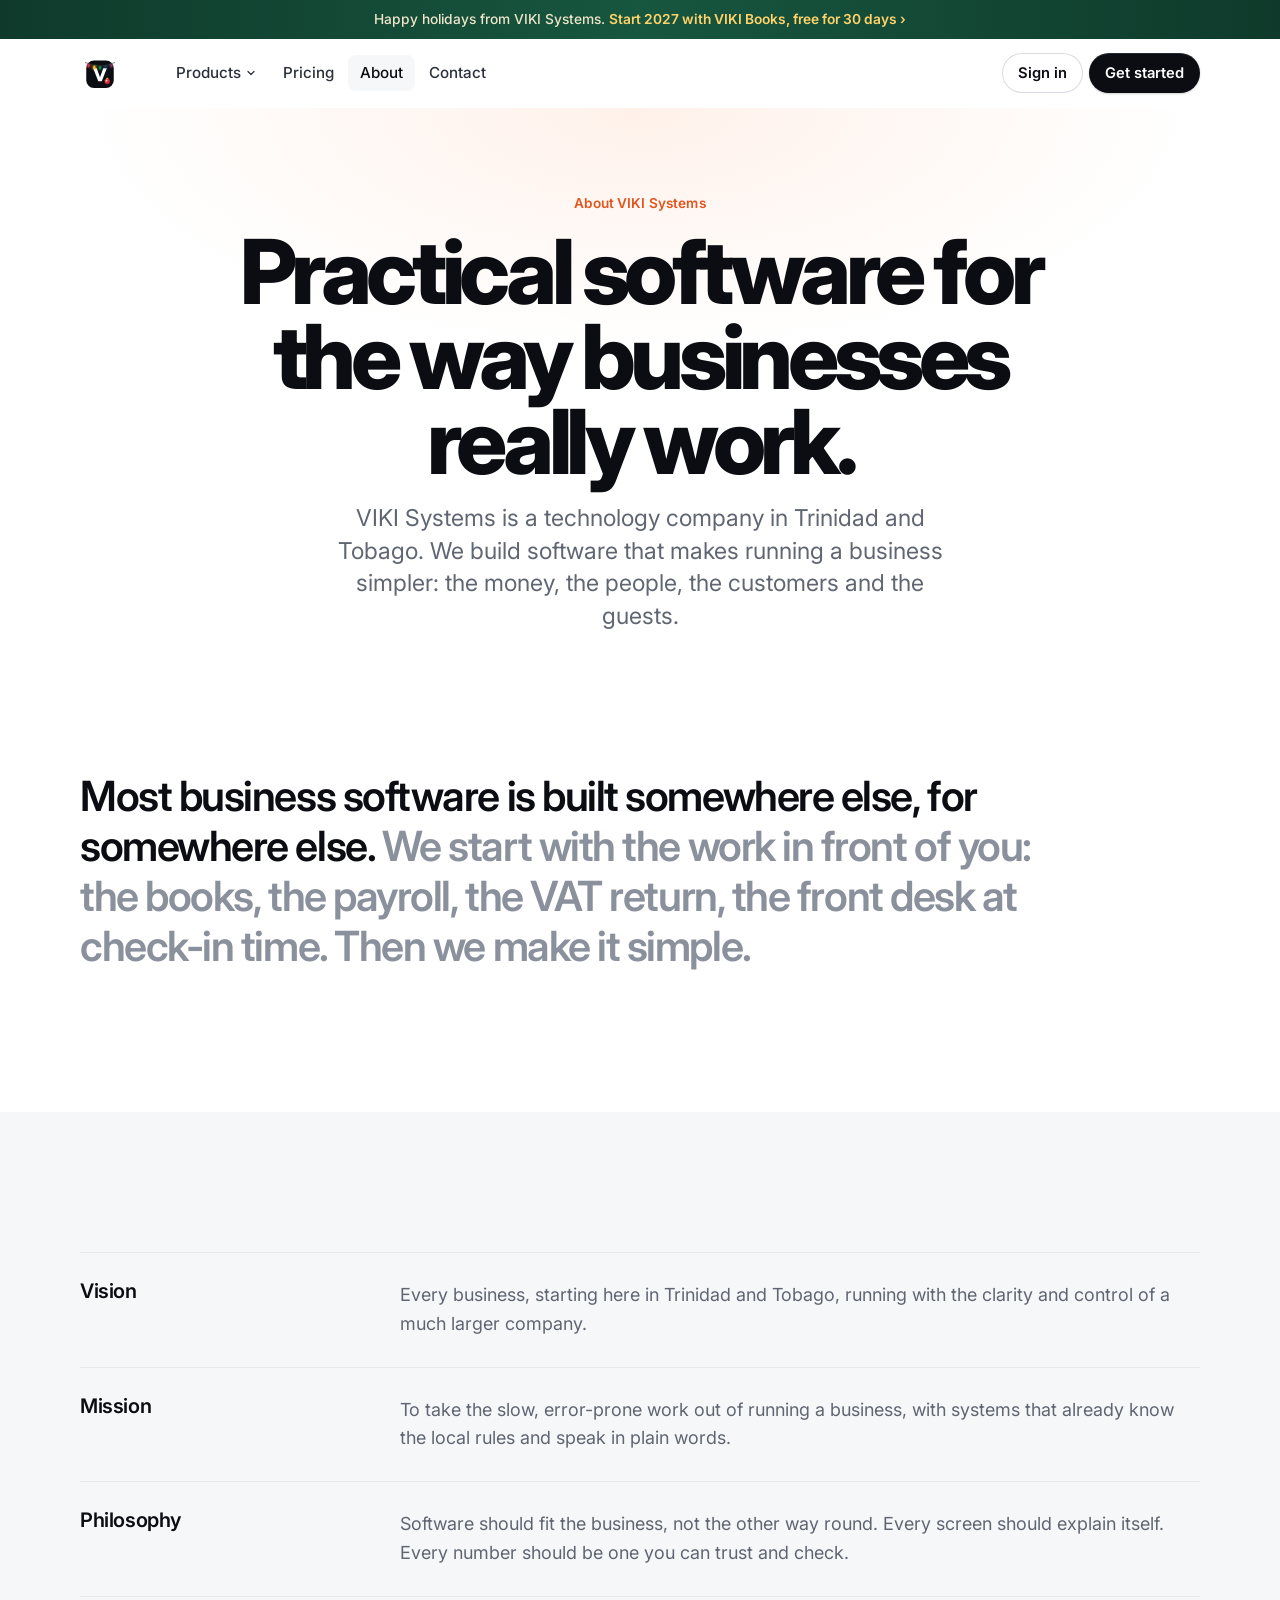
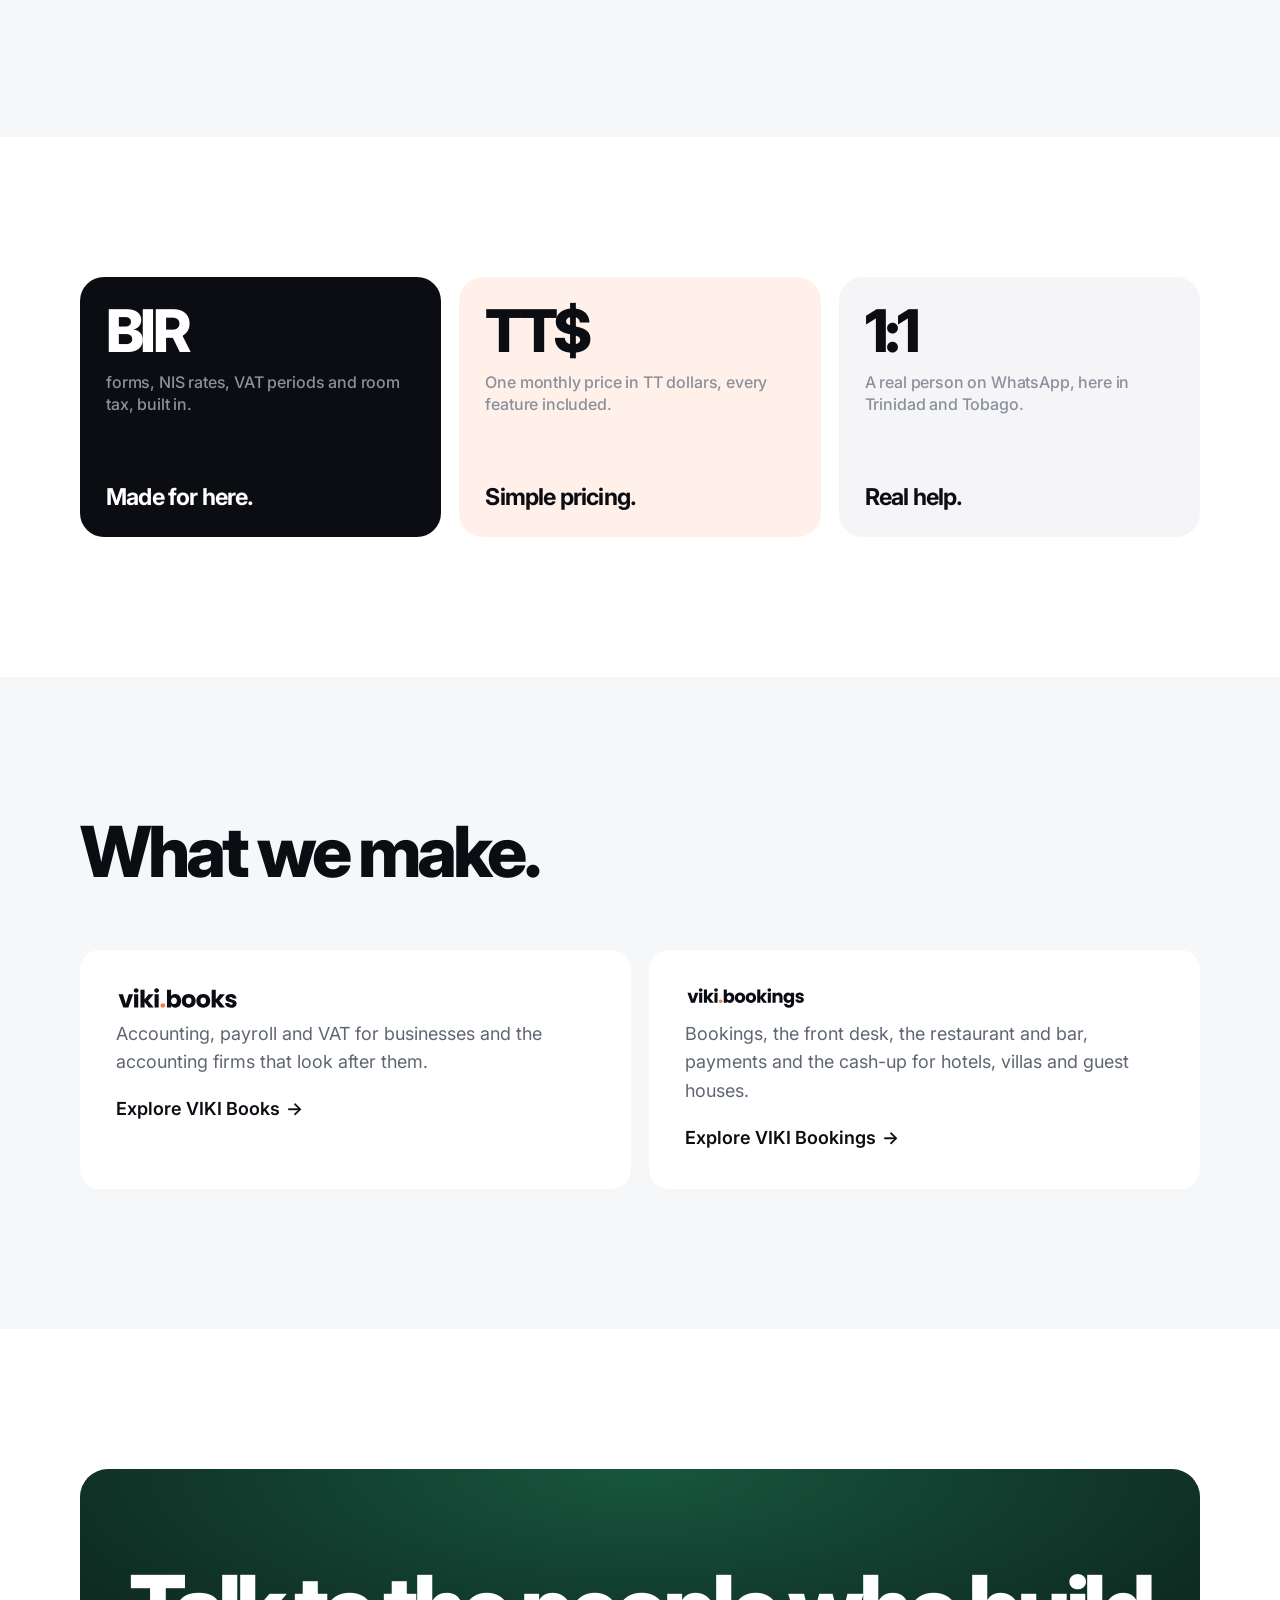
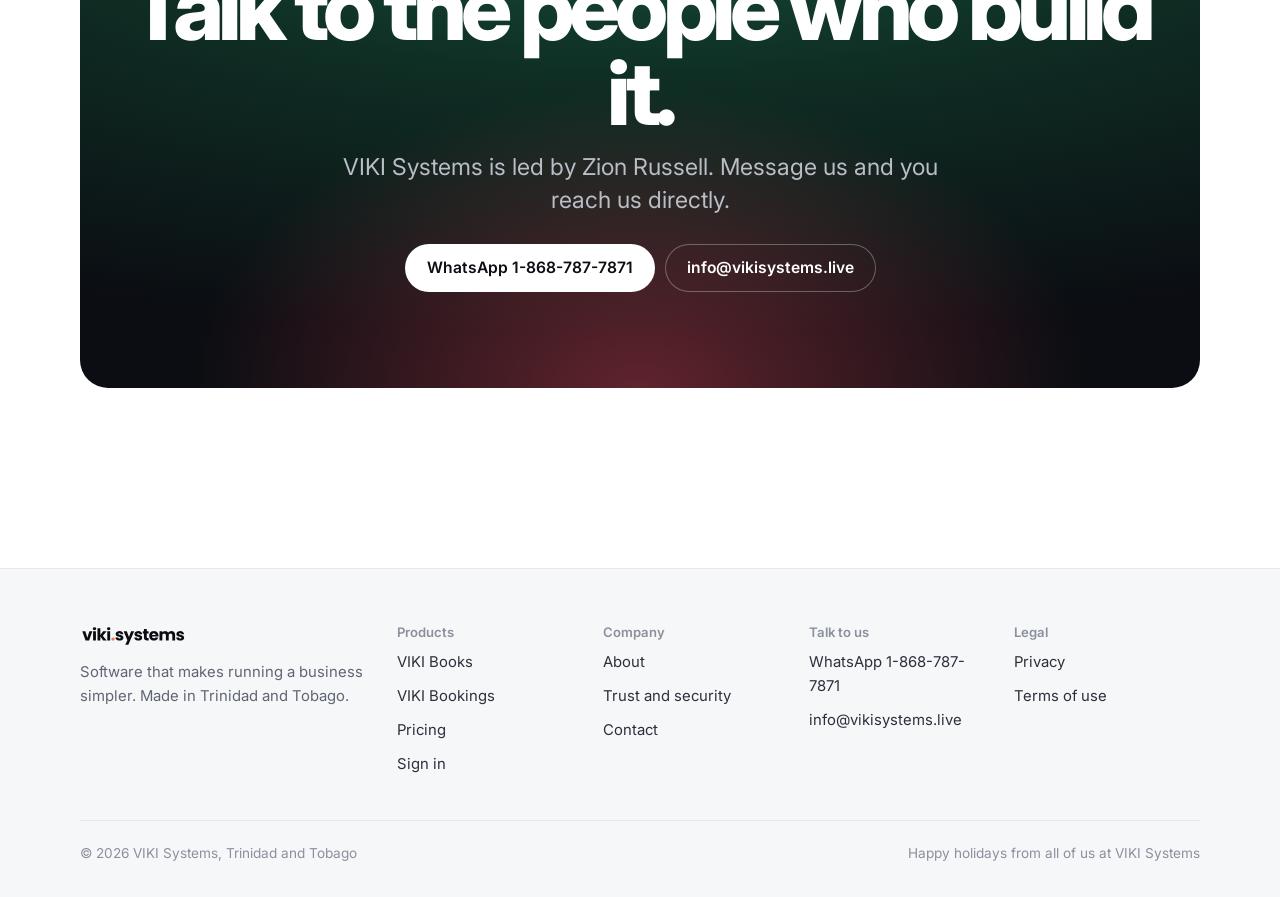
==== commit a5123559: "New VIKI Systems website: product showcases, payroll paperwork, Christmas theme" ====
--- a/about/index.html
+++ b/about/index.html
@@ -1,153 +1,151 @@
 <!doctype html>
-<html lang="en">
+<html lang="en" class="xmas">
 <head>
 <meta charset="utf-8">
-<meta name="viewport" content="width=device-width, initial-scale=1">
+<meta name="viewport" content="width=device-width, initial-scale=1, viewport-fit=cover">
 <title>About | VIKI Systems</title>
-<meta name="description" content="VIKI Systems is a Trinidad and Tobago technology company building practical software that simplifies how businesses run: VIKI Books and VIKI Bookings.">
-<meta name="theme-color" content="#0A0B0E">
+<meta name="description" content="VIKI Systems is a Trinidad and Tobago technology company building practical software that makes running a business simpler.">
+<link rel="canonical" href="https://vikisystems.live/about/">
+<meta name="theme-color" content="#FFFFFF">
 <meta property="og:type" content="website">
+<meta property="og:site_name" content="VIKI Systems">
 <meta property="og:title" content="About | VIKI Systems">
-<meta property="og:description" content="A Trinidad and Tobago technology company building practical software for modern businesses.">
+<meta property="og:description" content="VIKI Systems is a Trinidad and Tobago technology company building practical software that makes running a business simpler.">
 <meta property="og:url" content="https://vikisystems.live/about/">
-<meta property="og:image" content="https://vikisystems.live/assets/img/books-home.jpg">
+<meta property="og:image" content="https://vikisystems.live/assets/products/books/books-today-dashboard.jpg">
 <meta name="twitter:card" content="summary_large_image">
-<link rel="icon" type="image/svg+xml" href="data:image/svg+xml,%3Csvg xmlns='http://www.w3.org/2000/svg' viewBox='0 0 32 32'%3E%3Crect width='32' height='32' rx='9' fill='%2314161C'/%3E%3Cpath d='M8 9h4.2l3.8 10.6L19.8 9H24l-6 15h-4z' fill='%23fff'/%3E%3Ccircle cx='24.5' cy='24.5' r='3.2' fill='%23FF7A45'/%3E%3C/svg%3E">
+<link rel="icon" type="image/svg+xml" href="../assets/brand/viki-v-holiday-lights.svg">
 <link rel="preconnect" href="https://fonts.googleapis.com">
 <link rel="preconnect" href="https://fonts.gstatic.com" crossorigin>
-<link href="https://fonts.googleapis.com/css2?family=Inter:wght@400;500;600;700&family=Inter+Tight:wght@500;600;700&display=swap" rel="stylesheet">
-<link rel="stylesheet" href="../style.css?v=20261113f">
-<link rel="stylesheet" href="../site.css?v=20261113d">
+<link href="https://fonts.googleapis.com/css2?family=Inter:wght@400;500;600;700;800&display=swap" rel="stylesheet">
+<link rel="stylesheet" href="../v5.css?v=20261125h">
+<link rel="stylesheet" href="../v6.css?v=20261125h">
 <script>document.documentElement.classList.add("js")</script>
 </head>
-<body class="subpage">
-<a class="skip" href="#page">Skip to content</a>
-
+<body>
+<a class="skip" href="#main">Skip to content</a><a class="ribbon" href="https://books.vikisystems.live/#/signup">Happy holidays from VIKI Systems. <b>Start 2027 with VIKI Books, free for 30 days ›</b></a>
 <header class="nav">
   <div class="wrap nav__in">
-    <a class="nav__logo" href="../" aria-label="VIKI Systems home"><img src="../assets/img/viki-systems-logo-white.svg" alt="viki.systems" width="140" height="27"></a>
+    <a class="nav__logo" href="../" aria-label="VIKI Systems home"><img src="../assets/brand/viki-v-holiday-lights.svg" alt="VIKI Systems" width="40" height="40" class="vmark"></a>
     <nav class="nav__links" aria-label="Main">
-      <a href="../books/">VIKI Books</a>
-      <a href="../bookings/">VIKI Bookings</a>
+      <div class="nav__drop">
+        <button type="button" aria-expanded="false" aria-haspopup="true">Products <svg viewBox="0 0 24 24" fill="none" stroke="currentColor" stroke-width="2.4" stroke-linecap="round" stroke-linejoin="round" aria-hidden="true"><path d="M6 9l6 6 6-6"/></svg></button>
+        <div class="nav__panel">
+          <a class="nav__item" href="../books/"><i class="pico pico--books" aria-hidden="true"><svg viewBox="0 0 24 24" fill="none" stroke="currentColor" stroke-width="2" stroke-linecap="round" stroke-linejoin="round"><path d="M4 20V10M10 20V4M16 20v-7M22 20H2"/></svg></i><span><b>VIKI Books</b><span>Accounting, payroll and VAT for businesses and accounting firms</span></span></a>
+          <a class="nav__item" href="../bookings/"><i class="pico pico--bk" aria-hidden="true"><svg viewBox="0 0 24 24" fill="none" stroke="currentColor" stroke-width="2" stroke-linecap="round" stroke-linejoin="round"><path d="M3 18V8M3 14h18v4M21 14v-2a3 3 0 0 0-3-3h-7v5"/><circle cx="7" cy="11" r="2"/></svg></i><span><b>VIKI Bookings</b><span>Bookings, front desk, restaurant, payments and cash-up for hotels</span></span></a>
+        </div>
+      </div>
       <a href="../pricing/">Pricing</a>
-      <a href="../trust/">Trust</a>
       <a href="../about/">About</a>
       <a href="../contact/">Contact</a>
     </nav>
-    <div class="nav__cta">
-      <a class="btn btn--line btn--sm" href="https://books.vikisystems.live/">Sign in</a>
-      <a class="btn btn--primary btn--sm" href="../pricing/">Get started</a>
-    </div>
-    <button class="nav__burger" aria-label="Open menu" aria-expanded="false" aria-controls="menu"><span></span></button>
-    <div class="nav__menu" id="menu">
-      <a href="../books/">VIKI Books</a>
-      <a href="../bookings/">VIKI Bookings</a>
-      <a href="../pricing/">Pricing</a>
-      <a href="../trust/">Trust and security</a>
-      <a href="../about/">About VIKI Systems</a>
-      <a href="../contact/">Contact</a>
-      <a class="btn btn--line" href="https://books.vikisystems.live/">Sign in to VIKI Books</a>
-      <a class="btn btn--primary" href="../pricing/">Get started</a>
+    <div class="nav__right">
+      <a class="btn btn--light btn--sm nav__signin" href="https://books.vikisystems.live/">Sign in</a>
+      <a class="btn btn--dark btn--sm" href="../pricing/">Get started</a>
+      <button class="nav__burger" type="button" aria-label="Open menu" aria-expanded="false" aria-controls="sheet"><span></span></button>
     </div>
   </div>
 </header>
+<div class="sheet" id="sheet">
+  <div class="sheet__group">
+    <p class="sheet__label">Products</p>
+    <a class="nav__item" href="../books/"><i class="pico pico--books" aria-hidden="true"><svg viewBox="0 0 24 24" fill="none" stroke="currentColor" stroke-width="2" stroke-linecap="round" stroke-linejoin="round"><path d="M4 20V10M10 20V4M16 20v-7M22 20H2"/></svg></i><span><b>VIKI Books</b><span>Accounting, payroll and VAT for businesses and accounting firms</span></span></a>
+          <a class="nav__item" href="../bookings/"><i class="pico pico--bk" aria-hidden="true"><svg viewBox="0 0 24 24" fill="none" stroke="currentColor" stroke-width="2" stroke-linecap="round" stroke-linejoin="round"><path d="M3 18V8M3 14h18v4M21 14v-2a3 3 0 0 0-3-3h-7v5"/><circle cx="7" cy="11" r="2"/></svg></i><span><b>VIKI Bookings</b><span>Bookings, front desk, restaurant, payments and cash-up for hotels</span></span></a>
+  </div>
+  <div class="sheet__links">
+    <a href="../pricing/">Pricing</a>
+    <a href="../about/">About</a>
+    <a href="../trust/">Trust and security</a>
+    <a href="../contact/">Contact</a>
+  </div>
+  <div class="sheet__cta">
+    <a class="btn btn--dark" href="../pricing/">Get started</a>
+    <a class="btn btn--light" href="https://books.vikisystems.live/">Sign in to VIKI Books</a>
+  </div>
+</div>
+<main id="main">
+<section class="phero" style="--tint:var(--accent-soft)">
+  <div class="wrap">
+    <div class="center">
+      <p class="kicker rv">About VIKI Systems</p>
+      <h1 class="h-1 rv">Practical software for the way businesses really work<span class="o">.</span></h1>
+      <p class="lede rv rv-d1">VIKI Systems is a technology company in Trinidad and Tobago. We build software that makes running a business simpler: the money, the people, the customers and the guests.</p>
+    </div>
+  </div>
+</section>
 
-<main id="page">
-  <section class="ph">
-    <div class="wrap">
-      <p class="eyebrow"><span class="dot"></span>About VIKI Systems</p>
-      <h1 class="ink">Practical software for the way businesses really work<span class="o">.</span></h1>
-      <p class="lead">VIKI Systems is a technology company in Trinidad and Tobago. We build software that simplifies how businesses run: their money, their people, their customers and their guests.</p>
+<section class="sec">
+  <div class="wrap">
+    <p class="statement rv">Most business software is built somewhere else, for somewhere else. <span>We start with the work in front of you: the books, the payroll, the VAT return, the front desk at check-in time. Then we make it simple.</span></p>
+  </div>
+</section>
+
+<section class="sec sec--grey">
+  <div class="wrap">
+    <div class="rows">
+      <div class="rv"><h3>Vision</h3><p>Every business, starting here in Trinidad and Tobago, running with the clarity and control of a much larger company.</p></div>
+      <div class="rv"><h3>Mission</h3><p>To take the slow, error-prone work out of running a business, with systems that already know the local rules and speak in plain words.</p></div>
+      <div class="rv"><h3>Philosophy</h3><p>Software should fit the business, not the other way round. Every screen should explain itself. Every number should be one you can trust and check.</p></div>
     </div>
-  </section>
+  </div>
+</section>
 
-  <section class="section">
-    <div class="wrap">
-      <p class="statement reveal">Most business software is built somewhere else, for somewhere else. <span>We start with the work in front of you: the books, the payroll, the VAT return, the front desk at check-in time. Then we make it simple.</span></p>
+<section class="sec">
+  <div class="wrap">
+    <div class="bento" style="margin-top:0">
+      <div class="tile tile--dark w2"><p class="big">BIR<small>forms, NIS rates, VAT periods and room tax, built in.</small></p><h3>Made for here.</h3></div>
+      <div class="tile tile--orange w2"><p class="big">TT$<small>One monthly price in TT dollars, every feature included.</small></p><h3>Simple pricing.</h3></div>
+      <div class="tile w2"><p class="big">1:1<small>A real person on WhatsApp, here in Trinidad and Tobago.</small></p><h3>Real help.</h3></div>
     </div>
-  </section>
+  </div>
+</section>
 
-  <section class="section" style="padding-top:0">
-    <div class="wrap">
-      <div class="vmp">
-        <div class="reveal"><span class="k">Vision</span><p>Every business, starting here in Trinidad and Tobago, running with the clarity and control of a much larger company.</p></div>
-        <div class="reveal"><span class="k">Mission</span><p>To take the slow, error-prone work out of running a business, with systems that already know the local rules and speak in plain words.</p></div>
-        <div class="reveal"><span class="k">Philosophy</span><p>Software should fit the business, not the other way round. Every screen should explain itself. Every number should be one you can trust and check.</p></div>
+<section class="sec sec--grey">
+  <div class="wrap">
+    <div class="head rv"><h2 class="h-2">What we make<span class="o">.</span></h2></div>
+    <div class="who rv">
+      <div style="background:#fff">
+        <img src="../assets/brand/viki-books-logo-dark.svg" alt="VIKI Books" width="127" height="26" style="height:24px;width:auto">
+        <p>Accounting, payroll and VAT for businesses and the accounting firms that look after them.</p>
+        <a class="link" href="../books/">Explore VIKI Books <span class="arr" aria-hidden="true">→</span></a>
+      </div>
+      <div style="background:#fff">
+        <img src="../assets/brand/viki-bookings-logo-dark.svg" alt="VIKI Bookings" width="167" height="26" style="height:24px;width:auto">
+        <p>Bookings, the front desk, the restaurant and bar, payments and the cash-up for hotels, villas and guest houses.</p>
+        <a class="link" href="../bookings/">Explore VIKI Bookings <span class="arr" aria-hidden="true">→</span></a>
       </div>
     </div>
-  </section>
+  </div>
+</section>
 
-  <section class="section" style="padding-top:0">
-    <div class="wrap">
-      <div class="sh reveal">
-        <p class="eyebrow"><span class="dot"></span>How we build</p>
-        <h2>Four things we hold to<span class="o">.</span></h2>
+<section class="sec sec--tight">
+  <div class="final rv">
+    <h2 class="h-1">Talk to the people who build it<span class="o">.</span></h2>
+    <p class="lede">VIKI Systems is led by Zion Russell. Message us and you reach us directly.</p>
+    <div class="actions actions--stack">
+      <a class="btn btn--white" href="https://wa.me/18687877871" target="_blank" rel="noopener">WhatsApp 1-868-787-7871</a>
+      <a class="btn btn--light" href="mailto:info@vikisystems.live">info@vikisystems.live</a>
+    </div>
+  </div>
+</section>
+</main>
+<footer class="foot">
+  <div class="wrap">
+    <div class="foot__grid">
+      <div class="foot__brand">
+        <img src="../assets/brand/viki-systems-logo-dark.svg" alt="viki.systems" width="107" height="22">
+        <p>Software that makes running a business simpler. Made in Trinidad and Tobago.</p>
       </div>
-      <div class="princ stagger">
-        <div><span class="n">01</span><h3>Built around the real work</h3><p>BIR forms, NIS rates, VAT periods, room tax and service charge are part of the system, not left for you to work out.</p></div>
-        <div><span class="n">02</span><h3>Plain words</h3><p>Help on every screen and no training manual. Staff learn the restaurant and bar till in minutes.</p></div>
-        <div><span class="n">03</span><h3>Your data is yours</h3><p>Download a backup or export everything to Excel whenever you like. You never have to ask us for it.</p></div>
-        <div><span class="n">04</span><h3>A person to talk to</h3><p>When you need help, you reach a person here in Trinidad and Tobago on WhatsApp.</p></div>
-      </div>
+      <div><h4>Products</h4><ul><li><a href="../books/">VIKI Books</a></li><li><a href="../bookings/">VIKI Bookings</a></li><li><a href="../pricing/">Pricing</a></li><li><a href="https://books.vikisystems.live/">Sign in</a></li></ul></div>
+      <div><h4>Company</h4><ul><li><a href="../about/">About</a></li><li><a href="../trust/">Trust and security</a></li><li><a href="../contact/">Contact</a></li></ul></div>
+      <div><h4>Talk to us</h4><ul><li><a href="https://wa.me/18687877871" target="_blank" rel="noopener">WhatsApp 1-868-787-7871</a></li><li><a href="mailto:info@vikisystems.live">info@vikisystems.live</a></li></ul></div>
+      <div><h4>Legal</h4><ul><li><a href="../books/privacy.html">Privacy</a></li><li><a href="../books/terms.html">Terms of use</a></li></ul></div>
     </div>
-  </section>
-
-  <section class="section" style="padding-top:0">
-    <div class="wrap">
-      <div class="sh reveal">
-        <p class="eyebrow"><span class="dot"></span>The ecosystem</p>
-        <h2>What we make<span class="o">.</span></h2>
-      </div>
-      <ol class="try reveal">
-        <li><a href="../books/"><span><h3>VIKI Books<span class="tag">Accounting</span></h3><p>Accounting, payroll and VAT for businesses and the accounting firms that look after them.</p></span><span class="go" aria-hidden="true"><svg viewBox="0 0 24 24" fill="none" stroke="currentColor" stroke-width="2" stroke-linecap="round" stroke-linejoin="round"><path d="M5 12h14M13 6l6 6-6 6"/></svg></span></a></li>
-        <li><a href="../bookings/"><span><h3>VIKI Bookings<span class="tag tag--bk">Hotels</span></h3><p>Bookings, the front desk, the restaurant and bar, and the cash-up for hotels and guest houses.</p></span><span class="go" aria-hidden="true"><svg viewBox="0 0 24 24" fill="none" stroke="currentColor" stroke-width="2" stroke-linecap="round" stroke-linejoin="round"><path d="M5 12h14M13 6l6 6-6 6"/></svg></span></a></li>
-      </ol>
-    </div>
-  </section>
-
-  <section class="section" style="padding-top:0">
-    <div class="wrap ts">
-      <div class="reveal">
-        <p class="eyebrow"><span class="dot"></span>Innovation</p>
-        <h2>New technology, where it saves real time<span class="o">.</span></h2>
-      </div>
-      <ul class="reveal">
-        <li><b>Receipts read from a photo</b><span>Photograph a month of receipts and VIKI Books fills in the supplier, date, items and VAT for you to check.</span></li>
-        <li><b>Ask VIKI</b><span>An AI assistant that answers questions about your books in plain words.</span></li>
-        <li><b>Rules that update themselves</b><span>Payroll uses the rates in force on each pay date, and switches to the new NIS rate on 4 January 2027 by itself.</span></li>
-        <li><b>Always up to date</b><span>VIKI Bookings includes every update in its monthly price.</span></li>
-      </ul>
-    </div>
-  </section>
-
-  <section class="final">
-    <div class="wrap reveal">
-      <h2 class="ink">Talk to the people who build it<span class="o">.</span></h2>
-      <p class="lead">VIKI Systems is led by Zion Russell. Message us on WhatsApp or email, and you reach us directly.</p>
-      <div class="cta-row">
-        <a class="btn btn--primary" href="https://wa.me/18687877871" target="_blank" rel="noopener">WhatsApp 1-868-787-7871</a>
-        <a class="btn btn--line" href="mailto:info@vikisystems.live">info@vikisystems.live</a>
-      </div>
-    </div>
-  </section>
-</main>
-
-<footer class="footer">
-  <div class="wrap">
-    <div class="fx4">
-      <div>
-        <img src="../assets/img/viki-systems-logo-white.svg" alt="viki.systems" width="140" height="27">
-        <p class="fine">Software that simplifies how businesses run. Made in Trinidad and Tobago.</p>
-      </div>
-      <div><h4>Products</h4><ul><li><a href="../books/">VIKI Books</a></li><li><a href="../bookings/">VIKI Bookings</a></li><li><a href="../pricing/">Pricing</a></li><li><a href="https://books.vikisystems.live/">Sign in to VIKI Books</a></li></ul></div>
-      <div><h4>Company</h4><ul><li><a href="../about/">About VIKI Systems</a></li><li><a href="../trust/">Trust and security</a></li><li><a href="../contact/">Contact</a></li></ul></div>
-      <div><h4>Talk to us</h4><ul><li><a href="https://wa.me/18687877871" target="_blank" rel="noopener">WhatsApp 1-868-787-7871</a></li><li><a href="mailto:info@vikisystems.live">info@vikisystems.live</a></li><li><a href="../books/privacy.html">Privacy</a></li><li><a href="../books/terms.html">Terms</a></li></ul></div>
-    </div>
-    <div class="footer__base"><span>© <span data-year>2026</span> VIKI Systems, Trinidad and Tobago</span><span>Made in Trinidad and Tobago</span></div>
+    <div class="foot__base"><span>© <span data-year>2026</span> VIKI Systems, Trinidad and Tobago</span><span>Happy holidays from all of us at VIKI Systems</span></div>
   </div>
 </footer>
-
-<script src="../main.js?v=20261113d"></script>
-<script src="../site.js?v=20261113d"></script>
+<script src="../v5.js?v=20261125h" defer></script>
+<script src="../xp.js?v=20261125h" defer></script>
+<script src="../holiday.js?v=20261125h" defer></script>
 </body>
 </html>
--- a/v5.css
+++ b/v5.css
@@ -0,0 +1,421 @@
+/* ==========================================================================
+   VIKI Systems v5 (25 Nov 2026): light, minimal, premium. Mobile first.
+   White and very light grey, deep charcoal type, VIKI orange as the accent.
+   Real product screenshots in browser frames are the visual proof.
+   ========================================================================== */
+:root {
+  --bg: #FFFFFF; --bg-2: #F6F7F9; --bg-3: #EEF0F3;
+  --ink: #0B0D12; --ink-2: #2B303B; --muted: #5F6672; --faint: #8A909C;
+  --line: #E6E8EC; --line-2: #D9DCE2;
+  --accent: #FF7A45; --accent-ink: #E2551E; --accent-soft: #FFF1EA;
+  --books: #2F6BEA; --books-soft: #EEF3FE; --bk: #0F7B6C; --bk-soft: #E7F4F1;
+  --font: "Geist", "Inter", -apple-system, BlinkMacSystemFont, "Segoe UI", sans-serif;
+  --wrap: 1200px; --gut: 20px;
+  --r: 16px; --r-lg: 24px;
+  --shadow: 0 1px 2px rgba(11,13,18,.04), 0 12px 32px -8px rgba(11,13,18,.10);
+  --shadow-lg: 0 2px 4px rgba(11,13,18,.04), 0 30px 70px -20px rgba(11,13,18,.22);
+  --ease: cubic-bezier(.22,.8,.24,1);
+}
+*, *::before, *::after { box-sizing: border-box; }
+html { -webkit-text-size-adjust: 100%; scroll-behavior: smooth; scroll-padding-top: 76px; }
+html, body { overflow-x: clip; }
+body { margin: 0; background: var(--bg); color: var(--ink); font: 400 17px/1.6 var(--font); -webkit-font-smoothing: antialiased; text-rendering: optimizeLegibility; }
+img { max-width: 100%; height: auto; display: block; }
+a { color: inherit; }
+button { font: inherit; color: inherit; cursor: pointer; }
+p { margin: 0; }
+h1, h2, h3, h4 { margin: 0; font-weight: 600; letter-spacing: -.03em; line-height: 1.08; color: var(--ink); }
+:focus-visible { outline: 2px solid var(--accent); outline-offset: 3px; border-radius: 6px; }
+.skip { position: absolute; left: 12px; top: -60px; z-index: 200; background: var(--ink); color: #fff; padding: 10px 16px; border-radius: 10px; font-weight: 600; text-decoration: none; }
+.skip:focus { top: 12px; }
+.sr { position: absolute; width: 1px; height: 1px; overflow: hidden; clip: rect(0 0 0 0); white-space: nowrap; }
+
+.wrap { width: 100%; max-width: var(--wrap); margin: 0 auto; padding: 0 var(--gut); }
+@media (min-width: 768px) { :root { --gut: 32px; } }
+@media (min-width: 1100px) { :root { --gut: 40px; } body { font-size: 18px; } }
+
+/* ---------- type scale ---------- */
+.h-hero { font-size: clamp(2.7rem, 10.5vw, 5.6rem); letter-spacing: -.05em; line-height: .98; }
+.h-1 { font-size: clamp(2.3rem, 8vw, 4.4rem); letter-spacing: -.045em; line-height: 1.02; }
+.h-2 { font-size: clamp(1.95rem, 6.2vw, 3.3rem); letter-spacing: -.04em; line-height: 1.06; }
+.h-3 { font-size: clamp(1.4rem, 4vw, 1.9rem); letter-spacing: -.03em; line-height: 1.15; }
+.lede { font-size: clamp(1.08rem, 2.6vw, 1.3rem); line-height: 1.5; color: var(--muted); max-width: 620px; }
+.muted { color: var(--muted); }
+.kicker { display: inline-flex; align-items: center; gap: 8px; font-size: .85rem; font-weight: 600; letter-spacing: .01em; color: var(--accent-ink); margin-bottom: 14px; }
+.kicker--books { color: var(--books); }
+.kicker--bk { color: var(--bk); }
+.o { color: var(--accent); }
+.center { text-align: center; }
+.center .lede { margin-left: auto; margin-right: auto; }
+
+/* ---------- buttons ---------- */
+.btn { display: inline-flex; align-items: center; justify-content: center; gap: 8px; min-height: 48px; padding: 0 22px; border-radius: 999px; border: 0; font: 600 .98rem/1 var(--font); text-decoration: none; white-space: nowrap; transition: transform .2s var(--ease), background .2s, box-shadow .2s, color .2s; }
+.btn:active { transform: scale(.98); }
+.btn--dark { background: var(--ink); color: #fff; box-shadow: 0 1px 2px rgba(11,13,18,.2), inset 0 1px 0 rgba(255,255,255,.12); }
+.btn--dark:hover { background: #22262F; }
+.btn--light { background: #fff; color: var(--ink); box-shadow: inset 0 0 0 1px var(--line-2); }
+.btn--light:hover { box-shadow: inset 0 0 0 1px var(--ink); }
+.btn--accent { background: var(--accent); color: #fff; box-shadow: 0 6px 16px -6px rgba(255,122,69,.6); }
+.btn--accent:hover { background: var(--accent-ink); }
+.btn--sm { min-height: 40px; padding: 0 16px; font-size: .92rem; }
+.btn .arr { transition: transform .2s var(--ease); }
+.btn:hover .arr { transform: translateX(3px); }
+.actions { display: flex; flex-wrap: wrap; gap: 10px; margin-top: 28px; }
+.center .actions { justify-content: center; }
+@media (max-width: 479px) { .actions--stack { flex-direction: column; } .actions--stack .btn { width: 100%; } }
+.link { color: var(--ink); font-weight: 600; text-decoration: none; display: inline-flex; gap: 6px; align-items: center; }
+.link:hover { color: var(--accent-ink); }
+.link .arr { transition: transform .2s var(--ease); }
+.link:hover .arr { transform: translateX(3px); }
+.note { margin-top: 14px; font-size: .88rem; color: var(--faint); }
+
+/* ---------- navigation ---------- */
+.nav { position: sticky; top: 0; z-index: 100; background: rgba(255,255,255,.82); -webkit-backdrop-filter: saturate(1.8) blur(18px); backdrop-filter: saturate(1.8) blur(18px); border-bottom: 1px solid transparent; transition: border-color .2s; }
+.nav.is-scrolled { border-bottom-color: var(--line); }
+.nav__in { display: flex; align-items: center; gap: 16px; height: 64px; }
+.nav__logo { display: flex; align-items: center; flex: none; }
+.nav__logo img { height: 22px; width: auto; }
+.nav__links { display: none; align-items: center; gap: 2px; margin-left: 28px; }
+.nav__links > a, .nav__drop > button { display: inline-flex; align-items: center; gap: 4px; height: 36px; padding: 0 12px; border-radius: 8px; border: 0; background: none; color: var(--ink-2); font-size: .95rem; font-weight: 500; text-decoration: none; transition: background .15s, color .15s; }
+.nav__links > a:hover, .nav__drop > button:hover, .nav__links > a[aria-current="page"] { background: var(--bg-2); color: var(--ink); }
+.nav__drop { position: relative; }
+.nav__drop > button svg { width: 12px; height: 12px; transition: transform .2s; }
+.nav__drop.open > button svg { transform: rotate(180deg); }
+.nav__panel { position: absolute; top: calc(100% + 10px); left: -8px; width: 360px; padding: 8px; background: #fff; border-radius: 16px; box-shadow: 0 0 0 1px var(--line), var(--shadow-lg); opacity: 0; visibility: hidden; transform: translateY(-6px); transition: opacity .18s, transform .18s var(--ease), visibility .18s; }
+.nav__drop.open .nav__panel { opacity: 1; visibility: visible; transform: none; }
+.nav__item { display: grid; grid-template-columns: 40px 1fr; gap: 12px; align-items: center; padding: 12px; border-radius: 12px; text-decoration: none; }
+.nav__item:hover { background: var(--bg-2); }
+.nav__item b { display: block; font-weight: 600; font-size: .95rem; }
+.nav__item span { display: block; font-size: .85rem; color: var(--muted); line-height: 1.35; }
+.pico { width: 40px; height: 40px; border-radius: 11px; display: grid; place-items: center; color: #fff; font-style: normal; }
+.pico svg { width: 20px; height: 20px; }
+.nav__item b { color: var(--ink); }
+.pico--books { background: var(--books); }
+.pico--bk { background: var(--bk); }
+.nav__right { margin-left: auto; display: flex; align-items: center; gap: 6px; }
+.nav__signin { display: none; }
+.nav__burger { width: 44px; height: 44px; border: 0; background: none; border-radius: 10px; display: grid; place-items: center; margin-right: -10px; }
+.nav__burger span, .nav__burger span::before, .nav__burger span::after { display: block; width: 20px; height: 2px; border-radius: 2px; background: var(--ink); position: relative; transition: transform .25s var(--ease), background .2s; }
+.nav__burger span::before, .nav__burger span::after { content: ""; position: absolute; left: 0; }
+.nav__burger span::before { top: -6px; } .nav__burger span::after { top: 6px; }
+.nav-open .nav__burger span { background: transparent; }
+.nav-open .nav__burger span::before { transform: translateY(6px) rotate(45deg); }
+.nav-open .nav__burger span::after { transform: translateY(-6px) rotate(-45deg); }
+.nav .btn--dark.btn--sm { display: none; }
+@media (min-width: 960px) {
+  .nav__links, .nav__signin, .nav .btn--dark.btn--sm { display: inline-flex; }
+  .nav__burger { display: none; }
+  .nav__in { height: 68px; }
+}
+/* mobile sheet */
+.sheet { position: fixed; inset: 64px 0 0; z-index: 99; background: #fff; padding: 12px var(--gut) 32px; overflow-y: auto; opacity: 0; visibility: hidden; transform: translateY(-8px); transition: opacity .2s, transform .25s var(--ease), visibility .2s; }
+.nav-open .sheet { opacity: 1; visibility: visible; transform: none; }
+.nav-open { overflow: hidden; }
+.sheet__group { border-bottom: 1px solid var(--line); padding: 10px 0 14px; }
+.sheet__label { font-size: .8rem; font-weight: 600; color: var(--faint); padding: 8px 0; }
+.sheet .nav__item { padding: 12px 0; }
+.sheet__links a { display: block; padding: 14px 0; font-size: 1.25rem; font-weight: 600; letter-spacing: -.02em; text-decoration: none; border-bottom: 1px solid var(--line); }
+.sheet__cta { display: grid; gap: 10px; margin-top: 24px; }
+.sheet__cta .btn { width: 100%; min-height: 52px; }
+@media (min-width: 960px) { .sheet { display: none; } }
+
+/* ---------- sections ---------- */
+.sec { padding: 72px 0; }
+.sec--grey { background: var(--bg-2); }
+.sec--tight { padding: 48px 0; }
+@media (min-width: 768px) { .sec { padding: 112px 0; } .sec--tight { padding: 64px 0; } }
+@media (min-width: 1100px) { .sec { padding: 140px 0; } }
+.head { max-width: 760px; margin-bottom: 40px; }
+.head .lede { margin-top: 16px; }
+.head.center { margin-left: auto; margin-right: auto; }
+@media (min-width: 768px) { .head { margin-bottom: 64px; } }
+
+/* ---------- browser frame with a real screenshot ---------- */
+.frame { position: relative; border-radius: 14px; background: #fff; overflow: hidden; box-shadow: 0 0 0 1px rgba(11,13,18,.08), var(--shadow-lg); }
+.frame__bar { display: flex; align-items: center; gap: 6px; height: 34px; padding: 0 14px; background: #F7F8FA; border-bottom: 1px solid var(--line); }
+.frame__bar i { width: 9px; height: 9px; border-radius: 50%; background: #DADDE3; flex: none; }
+.frame__bar span { margin: 0 auto; padding: 3px 12px; max-width: 70%; border-radius: 7px; background: #fff; box-shadow: inset 0 0 0 1px var(--line); font-size: .72rem; color: var(--faint); white-space: nowrap; overflow: hidden; text-overflow: ellipsis; }
+.frame__view { position: relative; overflow: hidden; background: #fff; }
+.frame__view img { width: 100%; }
+/* on phones, zoom into the part of a screenshot that matters so it stays readable */
+@media (max-width: 767px) {
+  .frame__view[data-zoom] { aspect-ratio: var(--ar, 4 / 3); }
+  .feat .frame__view[data-zoom] { aspect-ratio: 5 / 4; }
+  .feat + .feat { margin-top: 56px; }
+  .frame__view[data-zoom] img { position: absolute; top: 0; left: 0; width: var(--zw, 170%); max-width: none; transform: translate(var(--zx, 0%), var(--zy, 0%)); }
+}
+.frame--tilt { transform: perspective(1800px) rotateX(4deg); transform-origin: 50% 0; }
+.cap { margin-top: 14px; font-size: .85rem; color: var(--faint); text-align: center; }
+
+/* ---------- hero ---------- */
+.hero { position: relative; padding: 56px 0 0; overflow: hidden; isolation: isolate; }
+.hero::before { content: ""; position: absolute; inset: 0 0 auto; height: 620px; z-index: -1; background: radial-gradient(60% 60% at 50% 0%, var(--accent-soft) 0%, rgba(255,255,255,0) 70%); }
+.hero .center { max-width: 920px; margin: 0 auto; }
+.hero .lede { margin-top: 20px; }
+.pill { display: inline-flex; align-items: center; gap: 10px; padding: 6px 14px 6px 6px; margin-bottom: 26px; border-radius: 999px; background: #fff; box-shadow: inset 0 0 0 1px var(--line), 0 1px 2px rgba(11,13,18,.04); font-size: .85rem; font-weight: 500; color: var(--ink-2); text-decoration: none; transition: box-shadow .2s; max-width: 100%; }
+.pill:hover { box-shadow: inset 0 0 0 1px var(--line-2), 0 4px 12px rgba(11,13,18,.06); }
+.pill b { padding: 3px 9px; border-radius: 999px; background: var(--ink); color: #fff; font-size: .75rem; font-weight: 600; flex: none; }
+.pill span { overflow: hidden; text-overflow: ellipsis; white-space: nowrap; }
+.hero__shot { position: relative; margin: 56px auto 0; max-width: 1120px; }
+.hero__shot .frame--b { display: none; }
+@media (min-width: 768px) {
+  .hero { padding-top: 88px; }
+  .hero__shot { margin-top: 72px; padding: 0 0 0; }
+  .hero__shot .frame--a { width: 86%; }
+  .hero__shot .frame--b { display: block; position: absolute; right: 0; top: 18%; width: 46%; }
+}
+.hero__fade { height: 1px; }
+
+/* ---------- customers strip ---------- */
+.users { padding: 40px 0; border-bottom: 1px solid var(--line); }
+.users p { text-align: center; font-size: .85rem; color: var(--faint); font-weight: 500; }
+.users ul { list-style: none; margin: 18px 0 0; padding: 0; display: flex; flex-wrap: wrap; justify-content: center; gap: 10px 28px; }
+.users li { font-weight: 600; font-size: clamp(.95rem, 2.6vw, 1.15rem); letter-spacing: -.02em; color: var(--ink-2); }
+@media (min-width: 768px) { .users { padding: 56px 0; } }
+
+/* ---------- product showcase ---------- */
+.prod { padding-top: 8px; }
+.prod + .prod { margin-top: 88px; }
+.prod__top { max-width: 760px; }
+.prod__logo { height: 26px; width: auto; margin-bottom: 18px; }
+.prod h3 { font-size: clamp(1.9rem, 6vw, 3rem); letter-spacing: -.04em; line-height: 1.06; }
+.prod__top > p { margin-top: 14px; color: var(--muted); font-size: 1.08rem; max-width: 600px; }
+.chips { list-style: none; margin: 20px 0 0; padding: 0; display: flex; flex-wrap: wrap; gap: 8px; }
+.chips li { padding: 7px 12px; border-radius: 999px; font-size: .86rem; font-weight: 500; background: var(--books-soft); color: #1F4FB8; }
+.prod--bk .chips li { background: var(--bk-soft); color: #0B5F53; }
+.prod .frame { margin-top: 36px; }
+@media (min-width: 768px) { .prod + .prod { margin-top: 140px; } .prod .frame { margin-top: 48px; } }
+
+/* ---------- value grid (2 x 2, not cards) ---------- */
+.vals { display: grid; gap: 0; border-top: 1px solid var(--line); }
+.vals > div { padding: 26px 0; border-bottom: 1px solid var(--line); }
+.vals h3 { font-size: 1.2rem; letter-spacing: -.02em; display: flex; gap: 12px; align-items: center; }
+.vals h3 i { width: 30px; height: 30px; border-radius: 9px; background: var(--accent-soft); color: var(--accent-ink); display: grid; place-items: center; flex: none; }
+.vals h3 i svg { width: 16px; height: 16px; }
+.vals p { margin-top: 8px; color: var(--muted); padding-left: 42px; }
+@media (min-width: 768px) {
+  .vals { grid-template-columns: 1fr 1fr; column-gap: 56px; }
+  .vals > div { padding: 32px 0; }
+}
+
+/* ---------- quotes: swipe on phones, grid on desktop ---------- */
+.quotes { display: grid; grid-auto-flow: column; grid-auto-columns: 86%; gap: 14px; overflow-x: auto; scroll-snap-type: x mandatory; padding: 4px var(--gut) 18px; margin: 0 calc(-1 * var(--gut)); scrollbar-width: none; }
+.quotes::-webkit-scrollbar { display: none; }
+.quote { scroll-snap-align: center; margin: 0; padding: 28px 24px 24px; border-radius: 20px; background: #fff; box-shadow: 0 0 0 1px var(--line), var(--shadow); display: flex; flex-direction: column; justify-content: space-between; gap: 24px; }
+.quote blockquote { margin: 0; font-size: 1.08rem; line-height: 1.55; color: var(--ink); letter-spacing: -.01em; }
+.quote figcaption { display: grid; gap: 2px; font-size: .9rem; }
+.quote figcaption b { font-weight: 600; }
+.quote figcaption span { color: var(--books); font-weight: 500; }
+.quote--bk figcaption span { color: var(--bk); }
+.swipe-hint { margin-top: 4px; font-size: .82rem; color: var(--faint); text-align: center; }
+@media (min-width: 768px) {
+  .quotes { grid-auto-flow: row; grid-template-columns: 1fr 1fr; grid-auto-columns: auto; overflow: visible; margin: 0; padding: 0; gap: 18px; }
+  .swipe-hint { display: none; }
+}
+
+/* ---------- prices ---------- */
+.prices { display: grid; gap: 14px; }
+.price { display: flex; flex-direction: column; padding: 28px 24px; border-radius: 20px; background: #fff; box-shadow: 0 0 0 1px var(--line); position: relative; }
+.price--hot { box-shadow: 0 0 0 2px var(--ink); }
+.price__tag { position: absolute; top: -12px; left: 22px; padding: 4px 11px; border-radius: 999px; background: var(--ink); color: #fff; font-size: .8rem; font-weight: 600; }
+.price__who { font-weight: 600; }
+.price__prod { font-size: .85rem; color: var(--muted); }
+.price__amt { margin-top: 18px; font-size: 3rem; font-weight: 600; letter-spacing: -.05em; line-height: 1; display: flex; gap: 4px; }
+.price__amt sup { font-size: .95rem; letter-spacing: 0; color: var(--muted); margin-top: .45em; font-weight: 500; }
+.price__per { color: var(--muted); font-size: .95rem; margin-top: 6px; }
+.price__trial { margin-top: 14px; font-size: .86rem; font-weight: 600; color: #127A50; }
+.price__trial--grey { color: var(--muted); }
+.price ul { list-style: none; margin: 20px 0 24px; padding: 0; display: grid; gap: 10px; flex: 1; align-content: start; }
+.price li { position: relative; padding-left: 26px; font-size: .95rem; color: var(--ink-2); }
+.price li::before { content: ""; position: absolute; left: 0; top: .35em; width: 16px; height: 16px; border-radius: 50%; background: var(--bg-3) url("data:image/svg+xml,%3Csvg xmlns='http://www.w3.org/2000/svg' viewBox='0 0 24 24' fill='none' stroke='%230B0D12' stroke-width='3.2' stroke-linecap='round' stroke-linejoin='round'%3E%3Cpath d='M5 12l5 5L20 7'/%3E%3C/svg%3E") center / 9px no-repeat; }
+.price .btn { width: 100%; }
+@media (min-width: 900px) { .prices { grid-template-columns: repeat(3, 1fr); gap: 18px; } .price { padding: 32px 28px; } }
+
+/* ---------- final call to action ---------- */
+.final { margin: 0 var(--gut) 24px; padding: 64px 22px; border-radius: 28px; background: var(--ink); color: #fff; text-align: center; position: relative; overflow: hidden; isolation: isolate; }
+.final::before { content: ""; position: absolute; left: 50%; top: 100%; width: 900px; height: 600px; transform: translate(-50%, -50%); z-index: -1; border-radius: 50%; background: radial-gradient(closest-side, rgba(255,122,69,.45), rgba(255,122,69,0)); }
+.final h2 { color: #fff; }
+.final .lede { color: #B9BDC6; margin: 16px auto 0; }
+.final .actions { justify-content: center; }
+.final .btn--light { background: transparent; color: #fff; box-shadow: inset 0 0 0 1px rgba(255,255,255,.3); }
+.final .btn--light:hover { box-shadow: inset 0 0 0 1px #fff; }
+.final .btn--white { background: #fff; color: var(--ink); }
+.final .note { color: #8A909C; }
+@media (min-width: 768px) { .final { max-width: calc(var(--wrap) - 2 * var(--gut)); margin: 0 auto 40px; padding: 96px 40px; } }
+
+/* ---------- product page hero ---------- */
+.phero { padding: 48px 0 0; position: relative; overflow: hidden; isolation: isolate; }
+.phero::before { content: ""; position: absolute; inset: 0 0 auto; height: 560px; z-index: -1; background: radial-gradient(60% 60% at 50% 0%, var(--tint, var(--books-soft)) 0%, rgba(255,255,255,0) 72%); }
+.phero--bk { --tint: var(--bk-soft); }
+.phero .center { max-width: 880px; margin: 0 auto; }
+.phero__logo { height: 28px; width: auto; margin: 0 auto 22px; }
+.phero .lede { margin-top: 18px; }
+.phero .frame { margin: 48px auto 0; max-width: 1120px; }
+@media (min-width: 768px) { .phero { padding-top: 80px; } .phero .frame { margin-top: 64px; } }
+
+/* problems */
+.probs { display: grid; gap: 12px; }
+.prob { padding: 22px; border-radius: 18px; background: #fff; box-shadow: 0 0 0 1px var(--line); }
+.prob s { text-decoration: none; display: block; font-size: .8rem; font-weight: 600; color: #B4412A; margin-bottom: 6px; }
+.prob h3 { font-size: 1.1rem; letter-spacing: -.02em; }
+.prob p { margin-top: 8px; color: var(--muted); font-size: .95rem; }
+.prob p b { color: var(--ink); font-weight: 600; }
+@media (min-width: 768px) { .probs { grid-template-columns: repeat(2, 1fr); gap: 16px; } .prob { padding: 28px; } }
+@media (min-width: 1100px) { .probs--4 { grid-template-columns: repeat(4, 1fr); } }
+
+/* feature rows: text and a real screenshot, alternating on desktop */
+.feat { display: grid; gap: 28px; align-items: center; }
+.feat + .feat { margin-top: 72px; }
+.feat h3 { font-size: clamp(1.6rem, 4.6vw, 2.4rem); letter-spacing: -.035em; line-height: 1.08; }
+.feat__copy > p { margin-top: 14px; color: var(--muted); font-size: 1.04rem; }
+.ticks { list-style: none; margin: 18px 0 0; padding: 0; display: grid; gap: 10px; }
+.ticks li { position: relative; padding-left: 28px; color: var(--ink-2); font-size: .98rem; }
+.ticks li::before { content: ""; position: absolute; left: 0; top: .3em; width: 18px; height: 18px; border-radius: 50%; background: var(--tick, var(--books-soft)) url("data:image/svg+xml,%3Csvg xmlns='http://www.w3.org/2000/svg' viewBox='0 0 24 24' fill='none' stroke='%232F6BEA' stroke-width='3.2' stroke-linecap='round' stroke-linejoin='round'%3E%3Cpath d='M5 12l5 5L20 7'/%3E%3C/svg%3E") center / 10px no-repeat; }
+.bk .ticks li::before { background: var(--bk-soft) url("data:image/svg+xml,%3Csvg xmlns='http://www.w3.org/2000/svg' viewBox='0 0 24 24' fill='none' stroke='%230F7B6C' stroke-width='3.2' stroke-linecap='round' stroke-linejoin='round'%3E%3Cpath d='M5 12l5 5L20 7'/%3E%3C/svg%3E") center / 10px no-repeat; }
+@media (min-width: 960px) {
+  .feat { grid-template-columns: minmax(0, .8fr) minmax(0, 1.2fr); gap: 64px; }
+  .feat + .feat { margin-top: 120px; }
+  .feat--flip { grid-template-columns: minmax(0, 1.2fr) minmax(0, .8fr); }
+  .feat--flip .feat__copy { order: 2; }
+}
+
+/* gallery: more screens, swipe on phones */
+.gallery { display: grid; grid-auto-flow: column; grid-auto-columns: 84%; gap: 16px; overflow-x: auto; scroll-snap-type: x mandatory; padding: 6px var(--gut) 24px; margin: 0 calc(-1 * var(--gut)); scrollbar-width: none; }
+.gallery::-webkit-scrollbar { display: none; }
+.gallery figure { margin: 0; scroll-snap-align: center; }
+.gallery figcaption { margin-top: 12px; font-size: .92rem; }
+.gallery figcaption b { display: block; font-weight: 600; }
+.gallery figcaption span { color: var(--muted); }
+@media (min-width: 900px) { .gallery { grid-auto-flow: row; grid-template-columns: repeat(3, 1fr); grid-auto-columns: auto; overflow: visible; margin: 0; padding: 0; gap: 24px; } }
+
+/* steps */
+.steps { list-style: none; margin: 0; padding: 0; display: grid; gap: 14px; counter-reset: s; }
+.steps li { padding: 24px; border-radius: 18px; background: #fff; box-shadow: 0 0 0 1px var(--line); counter-increment: s; }
+.steps li::before { content: counter(s); display: grid; place-items: center; width: 34px; height: 34px; border-radius: 50%; background: var(--ink); color: #fff; font-weight: 600; font-size: .95rem; margin-bottom: 16px; }
+.steps h3 { font-size: 1.15rem; letter-spacing: -.02em; }
+.steps p { margin-top: 6px; color: var(--muted); font-size: .96rem; }
+@media (min-width: 768px) { .steps { grid-template-columns: repeat(3, 1fr); gap: 18px; } .steps li { padding: 28px; } }
+
+/* who it is for */
+.who { display: grid; gap: 14px; }
+.who > div { padding: 28px 24px; border-radius: 20px; background: var(--bg-2); }
+.who h3 { font-size: 1.35rem; letter-spacing: -.03em; }
+.who p { margin-top: 10px; color: var(--muted); }
+.who .link { margin-top: 18px; }
+@media (min-width: 768px) { .who { grid-template-columns: 1fr 1fr; gap: 18px; } .who > div { padding: 36px; } }
+
+/* money strip (VIKI Bookings) */
+.money { display: grid; gap: 0; border-top: 1px solid var(--line); }
+.money > div { padding: 20px 0; border-bottom: 1px solid var(--line); display: grid; gap: 4px; }
+.money b { font-weight: 600; font-size: 1.05rem; letter-spacing: -.01em; }
+.money span { color: var(--muted); font-size: .95rem; }
+@media (min-width: 900px) { .money { grid-template-columns: repeat(4, 1fr); border-top: 0; gap: 28px; } .money > div { border-bottom: 0; border-top: 2px solid var(--bk); padding: 20px 0 0; } }
+
+/* course */
+.course { display: grid; gap: 28px; align-items: start; }
+.course__video { position: relative; display: block; border-radius: 16px; overflow: hidden; box-shadow: 0 0 0 1px var(--line), var(--shadow-lg); }
+.course__video::after { content: ""; position: absolute; inset: 0; background: linear-gradient(180deg, rgba(11,13,18,0) 50%, rgba(11,13,18,.35)); }
+.course__play { position: absolute; left: 50%; top: 50%; z-index: 2; width: 72px; height: 72px; margin: -36px 0 0 -36px; border-radius: 50%; background: #fff; display: grid; place-items: center; box-shadow: 0 10px 30px rgba(0,0,0,.3); transition: transform .2s var(--ease); }
+.course__video:hover .course__play { transform: scale(1.06); }
+.course__play svg { width: 26px; height: 26px; margin-left: 4px; color: var(--ink); }
+.chapters { list-style: none; margin: 0; padding: 0; border-top: 1px solid var(--line); }
+.chapters a { display: grid; grid-template-columns: 56px 1fr; gap: 12px; padding: 14px 0; border-bottom: 1px solid var(--line); text-decoration: none; font-size: .96rem; }
+.chapters a:hover { color: var(--accent-ink); }
+.chapters time { color: var(--faint); font-variant-numeric: tabular-nums; }
+@media (min-width: 960px) { .course { grid-template-columns: 1.2fr .8fr; gap: 48px; } }
+
+/* FAQ */
+.faq { display: grid; gap: 8px; }
+@media (min-width: 960px) { .faq { grid-template-columns: .8fr 1.2fr; gap: 64px; } .faq .head { position: sticky; top: 100px; align-self: start; } }
+.qs details { border-bottom: 1px solid var(--line); }
+.qs summary { list-style: none; cursor: pointer; display: flex; align-items: center; justify-content: space-between; gap: 16px; min-height: 60px; padding: 16px 0; font-weight: 600; font-size: 1.04rem; letter-spacing: -.01em; }
+.qs summary::-webkit-details-marker { display: none; }
+.qs summary::after { content: ""; flex: none; width: 26px; height: 26px; border-radius: 50%; background: var(--bg-2) url("data:image/svg+xml,%3Csvg xmlns='http://www.w3.org/2000/svg' viewBox='0 0 24 24' fill='none' stroke='%230B0D12' stroke-width='2.4' stroke-linecap='round'%3E%3Cpath d='M12 6v12M6 12h12'/%3E%3C/svg%3E") center / 12px no-repeat; transition: transform .25s var(--ease); }
+.qs details[open] summary::after { transform: rotate(45deg); }
+.qs details p { padding: 0 0 20px; color: var(--muted); max-width: 640px; }
+
+/* comparison table */
+.tbl-wrap { overflow-x: auto; border-radius: 18px; box-shadow: 0 0 0 1px var(--line); -webkit-overflow-scrolling: touch; }
+.tbl { width: 100%; border-collapse: collapse; font-size: .93rem; background: #fff; }
+.tbl th, .tbl td { padding: 14px 16px; text-align: left; border-bottom: 1px solid var(--line); vertical-align: top; }
+.tbl thead th { background: var(--bg-2); font-weight: 600; font-size: .85rem; }
+.tbl tbody th { font-weight: 500; min-width: 200px; }
+.tbl td { color: var(--muted); min-width: 140px; }
+.tbl .y { color: #127A50; font-weight: 600; }
+.tbl .grp th { background: #FBFBFC; font-size: .75rem; letter-spacing: .08em; text-transform: uppercase; color: var(--faint); font-weight: 600; }
+.tbl tr:last-child th, .tbl tr:last-child td { border-bottom: 0; }
+
+/* plain list rows (trust, about) */
+.rows { display: grid; gap: 0; border-top: 1px solid var(--line); }
+.rows > div { padding: 28px 0; border-bottom: 1px solid var(--line); display: grid; gap: 12px; }
+.rows h3 { font-size: 1.25rem; letter-spacing: -.02em; }
+.rows p, .rows li { color: var(--muted); }
+.rows ul { margin: 0; padding-left: 18px; display: grid; gap: 8px; }
+.rows li b, .rows p b { color: var(--ink); font-weight: 600; }
+@media (min-width: 900px) { .rows > div { grid-template-columns: 280px 1fr; gap: 40px; } }
+.callout { margin-top: 32px; padding: 20px 22px; border-radius: 16px; background: var(--accent-soft); color: #6B2A10; font-size: .98rem; }
+.callout b { color: #3D1606; }
+.statement { font-size: clamp(1.5rem, 4.4vw, 2.6rem); font-weight: 600; letter-spacing: -.035em; line-height: 1.2; max-width: 980px; }
+.statement span { color: var(--faint); }
+
+/* contact */
+.cx { display: grid; gap: 40px; align-items: start; }
+@media (min-width: 960px) { .cx { grid-template-columns: .85fr 1.15fr; gap: 64px; } }
+.ways { display: grid; border-top: 1px solid var(--line); }
+.ways a { display: grid; grid-template-columns: 1fr auto; gap: 2px 14px; padding: 20px 0; border-bottom: 1px solid var(--line); text-decoration: none; }
+.ways b { font-weight: 600; font-size: 1.1rem; letter-spacing: -.02em; }
+.ways span { color: var(--muted); font-size: .93rem; }
+.ways em { grid-column: 2; grid-row: 1 / span 2; align-self: center; font-style: normal; font-size: .78rem; font-weight: 600; color: #127A50; background: #E8F6EF; padding: 4px 10px; border-radius: 999px; }
+.ways a:hover b { color: var(--accent-ink); }
+.form { padding: 24px; border-radius: 22px; background: #fff; box-shadow: 0 0 0 1px var(--line), var(--shadow); position: relative; }
+@media (min-width: 768px) { .form { padding: 32px; } }
+.topics { border: 0; margin: 0 0 20px; padding: 0; display: flex; flex-wrap: wrap; gap: 8px; }
+.topics legend { font-size: .9rem; font-weight: 600; margin-bottom: 10px; padding: 0; }
+.topics label { position: relative; }
+.topics input { position: absolute; inset: 0; opacity: 0; cursor: pointer; }
+.topics span { display: inline-flex; align-items: center; min-height: 42px; padding: 0 16px; border-radius: 999px; box-shadow: inset 0 0 0 1px var(--line-2); font-size: .92rem; font-weight: 500; transition: background .15s, color .15s; }
+.topics input:checked + span { background: var(--ink); color: #fff; box-shadow: none; }
+.topics input:focus-visible + span { outline: 2px solid var(--accent); outline-offset: 2px; }
+.fields { display: grid; gap: 14px; }
+@media (min-width: 640px) { .fields--2 { grid-template-columns: 1fr 1fr; } }
+.field label { display: block; font-size: .88rem; font-weight: 600; margin-bottom: 6px; }
+.input { width: 100%; min-height: 48px; padding: 12px 14px; border-radius: 12px; border: 1px solid var(--line-2); background: #fff; font: 400 1rem var(--font); color: var(--ink); transition: border-color .15s, box-shadow .15s; }
+.input:focus { outline: none; border-color: var(--ink); box-shadow: 0 0 0 3px rgba(11,13,18,.08); }
+textarea.input { min-height: 120px; resize: vertical; }
+.form .actions { margin-top: 20px; }
+.form__done { display: none; text-align: center; padding: 24px 0; }
+.form.sent > *:not(.form__done) { display: none; }
+.form.sent .form__done { display: block; }
+.form__done .tick { width: 56px; height: 56px; border-radius: 50%; background: #E8F6EF; color: #127A50; display: grid; place-items: center; margin: 0 auto 16px; }
+.form__done .tick svg { width: 26px; height: 26px; }
+
+/* legal document */
+.doc { max-width: 760px; margin: 0 auto; }
+.doc h1 { font-size: clamp(2.2rem, 7vw, 3.4rem); letter-spacing: -.045em; }
+.doc .when { color: var(--faint); margin-top: 10px; font-size: .9rem; }
+.doc h2 { font-size: 1.3rem; letter-spacing: -.02em; margin-top: 40px; }
+.doc p, .doc li { color: var(--ink-2); margin-top: 12px; }
+.doc ul { padding-left: 20px; }
+
+/* ---------- footer ---------- */
+.foot { background: var(--bg-2); border-top: 1px solid var(--line); padding: 56px 0 32px; font-size: .93rem; }
+.foot__grid { display: grid; grid-template-columns: 1fr 1fr; gap: 32px 20px; }
+.foot__brand { grid-column: 1 / -1; }
+.foot__brand img { height: 22px; width: auto; }
+.foot__brand p { margin-top: 14px; color: var(--muted); max-width: 320px; }
+.foot h4 { font-size: .82rem; font-weight: 600; color: var(--faint); letter-spacing: 0; margin-bottom: 12px; }
+.foot ul { list-style: none; margin: 0; padding: 0; display: grid; gap: 10px; }
+.foot a { text-decoration: none; color: var(--ink-2); }
+.foot a:hover { color: var(--ink); text-decoration: underline; }
+.foot__base { margin-top: 44px; padding-top: 22px; border-top: 1px solid var(--line); display: flex; flex-wrap: wrap; justify-content: space-between; gap: 8px; color: var(--faint); font-size: .85rem; }
+@media (min-width: 900px) { .foot__grid { grid-template-columns: 1.6fr repeat(4, 1fr); } .foot__brand { grid-column: auto; } }
+
+/* ---------- gentle entrances ---------- */
+.js .rv { opacity: 0; transform: translateY(18px); transition: opacity .7s var(--ease), transform .7s var(--ease); }
+.js .rv.in { opacity: 1; transform: none; }
+.js .rv-d1 { transition-delay: .08s; } .js .rv-d2 { transition-delay: .16s; }
+@media (prefers-reduced-motion: reduce) {
+  html { scroll-behavior: auto; }
+  .js .rv { opacity: 1; transform: none; transition: none; }
+  *, *::before, *::after { transition-duration: 0s !important; animation-duration: 0s !important; }
+}
--- a/v6.css
+++ b/v6.css
@@ -0,0 +1,232 @@
+/* ==========================================================================
+   VIKI Systems v6 (25 Nov 2026): the owner's pick, a mix of "crafted product"
+   (Stripe) and "devices" (Apple). Very few words. Loaded after v5.css.
+   - Type: Inter, heavy and tight for headlines.
+   - Crafted panels: crisp VIKI UI pieces built in HTML (sample data).
+   - Devices: the real VIKI screens on a laptop and a phone.
+   ========================================================================== */
+:root { --font: "Inter", -apple-system, BlinkMacSystemFont, "Segoe UI", sans-serif; --apple: #F5F5F7; }
+body { font-family: var(--font); }
+h1, h2, h3, h4 { font-family: var(--font); }
+.h-hero { font-size: clamp(3.1rem, 13vw, 7.6rem); font-weight: 800; letter-spacing: -.065em; line-height: .92; }
+.h-1 { font-size: clamp(2.6rem, 10vw, 5.6rem); font-weight: 800; letter-spacing: -.06em; line-height: .95; }
+.h-2 { font-size: clamp(2.2rem, 8vw, 4.4rem); font-weight: 800; letter-spacing: -.055em; line-height: .98; }
+.h-3 { font-weight: 700; }
+.lede { font-size: clamp(1.12rem, 3vw, 1.45rem); line-height: 1.4; color: #5F6672; }
+.h-hero .o, .h-1 .o, .h-2 .o { color: inherit; }
+.sec--apple { background: var(--apple); }
+.final h2 { font-weight: 800; letter-spacing: -.06em; }
+
+/* ---------- hero with crafted panels over a colour glow ---------- */
+.hx6 { position: relative; overflow: hidden; isolation: isolate; padding: 64px 0 0; text-align: center; }
+.hx6 .lede { margin: 22px auto 0; max-width: 560px; }
+.hx6 .actions { justify-content: center; }
+.glow { position: absolute; left: -20%; right: -20%; bottom: -10%; height: 70%; z-index: -1; transform: skewY(-6deg); filter: blur(46px); opacity: .7;
+  background: radial-gradient(38% 60% at 18% 62%, #FFB38F 0, transparent 70%), radial-gradient(36% 60% at 48% 72%, #FF7A45 0, transparent 70%),
+              radial-gradient(34% 55% at 82% 58%, #8FB3FF 0, transparent 70%), radial-gradient(30% 50% at 66% 30%, #7FE0C9 0, transparent 70%); }
+.stage6 { position: relative; height: 470px; margin: 48px auto 0; max-width: 1100px; }
+@media (max-width: 767px) { .stage6 { height: 400px; margin-top: 40px; } .hx6 { padding-top: 40px; } }
+
+/* a crafted panel: one crisp piece of the VIKI interface */
+.ui6 { position: absolute; background: #fff; border-radius: 18px; padding: 18px 20px; text-align: left; box-shadow: 0 30px 60px -22px rgba(20,25,40,.38), 0 0 0 1px rgba(20,25,40,.06); }
+.ui6 small { display: flex; align-items: center; gap: 8px; font-size: .8rem; font-weight: 600; color: #6B7280; }
+.ui6 small i { width: 8px; height: 8px; border-radius: 50%; background: var(--books); flex: none; }
+.ui6--bk small i { background: var(--bk); }
+.ui6 b { display: block; margin-top: 6px; font-size: 2rem; font-weight: 700; letter-spacing: -.035em; line-height: 1.1; }
+.ui6 b s { text-decoration: none; font-size: .9rem; font-weight: 500; color: #9AA0AB; vertical-align: .9em; margin-right: 3px; letter-spacing: 0; }
+.ui6 .r { display: flex; justify-content: space-between; gap: 18px; padding: 9px 0; border-top: 1px solid #EEF0F3; font-size: .9rem; }
+.ui6 .r:first-of-type { border-top: 0; margin-top: 4px; }
+.ui6 .ok { color: #127A50; font-weight: 600; }
+.ui6 .due { color: #C2410C; font-weight: 600; }
+.ui6 .bar { height: 7px; border-radius: 9px; background: #EEF0F3; margin-top: 12px; overflow: hidden; }
+.ui6 .bar i { display: block; height: 100%; width: var(--w, 70%); border-radius: 9px; background: var(--books); }
+.ui6--bk .bar i { background: var(--bk); }
+.ui6 .tagx { display: inline-block; margin-top: 10px; padding: 5px 10px; border-radius: 99px; font-size: .75rem; font-weight: 600; background: var(--books-soft); color: #1F4FB8; }
+.ui6--bk .tagx { background: var(--bk-soft); color: #0B5F53; }
+/* positions in the hero */
+.p1 { left: 50%; top: 0; width: 420px; transform: translateX(-50%); z-index: 3; }
+.p2 { left: 4%; top: 110px; width: 290px; transform: rotate(-4deg); }
+.p3 { right: 4%; top: 80px; width: 300px; transform: rotate(3deg); }
+.p4 { left: 20%; top: 290px; width: 270px; z-index: 4; }
+.p5 { right: 18%; top: 280px; width: 280px; z-index: 4; }
+@media (max-width: 767px) {
+  .ui6 { padding: 14px 16px; border-radius: 16px; }
+  .ui6 b { font-size: 1.5rem; }
+  .stage6 { height: 330px; }
+  .p1 { width: 88%; }
+  .p2 { left: 0; top: 118px; width: 64%; transform: rotate(-3deg); }
+  .p4 { left: auto; right: 0; top: 214px; width: 68%; transform: rotate(2deg); }
+  .p3, .p5 { display: none; }
+}
+@media (prefers-reduced-motion: no-preference) {
+  .float { animation: bob 9s ease-in-out infinite; }
+  .float--2 { animation-delay: -3s; } .float--3 { animation-delay: -6s; }
+  @keyframes bob { 0%, 100% { translate: 0 0; } 50% { translate: 0 -8px; } }
+}
+.sample { font-size: .78rem; color: #8A909C; margin-top: 18px; }
+
+/* ---------- product showcase: Apple-style, real screens on devices ---------- */
+.show6 { text-align: center; padding: 80px 0 0; overflow: hidden; }
+.show6__logo { height: 28px; width: auto; margin: 0 auto 18px; }
+.show6 .lede { margin: 18px auto 0; max-width: 600px; }
+.more { display: flex; flex-wrap: wrap; justify-content: center; gap: 10px 28px; margin-top: 26px; font-size: 1.1rem; }
+.more a { color: var(--accent-ink); text-decoration: none; font-weight: 500; }
+.more a:hover { text-decoration: underline; }
+.show6--bk .more a { color: var(--bk); }
+.show6--books .more a { color: var(--books); }
+@media (min-width: 768px) { .show6 { padding-top: 120px; } }
+
+/* devices */
+.dev { position: relative; max-width: 1040px; margin: 48px auto 0; padding-bottom: 0; }
+.mac { width: 88%; margin: 0 auto; }
+.mac__scr { background: #0B0D12; border-radius: 16px 16px 0 0; padding: 12px 12px 16px; box-shadow: 0 0 0 1px rgba(0,0,0,.4); }
+.mac__scr img { width: 100%; border-radius: 5px; }
+.mac__base { position: relative; height: 16px; margin: 0 -6.5%; border-radius: 0 0 16px 16px; background: linear-gradient(#E3E3E8, #B9B9C0); box-shadow: 0 34px 44px -24px rgba(0,0,0,.4); }
+.mac__base::before { content: ""; position: absolute; left: 50%; top: 0; width: 16%; height: 6px; transform: translateX(-50%); border-radius: 0 0 8px 8px; background: #C9C9CF; }
+.phone { position: absolute; right: 2%; bottom: -24px; width: 23%; min-width: 120px; aspect-ratio: 9 / 19.2; background: #0B0D12; border-radius: 15% / 7%; padding: 2.4%; box-shadow: 0 40px 60px -24px rgba(0,0,0,.5); }
+.phone__scr { position: relative; width: 100%; height: 100%; border-radius: 12% / 5.6%; overflow: hidden; background: #fff; }
+.phone__scr img { position: absolute; top: 0; height: 100%; width: auto; max-width: none; left: var(--px, -60%); }
+.phone__scr::before { content: ""; position: absolute; left: 50%; top: 2.2%; z-index: 2; width: 32%; height: 3.6%; transform: translateX(-50%); border-radius: 99px; background: #0B0D12; }
+@media (max-width: 767px) { .mac { width: 100%; } .mac__base { margin: 0 -3%; } .phone { width: 30%; right: -2%; bottom: -14px; } }
+.dev + .bento, .dev + .quotes6 { margin-top: 72px; }
+
+/* ---------- bento: crafted panels in a grid, one line each ---------- */
+.bento { display: grid; gap: 14px; margin-top: 56px; }
+@media (min-width: 900px) { .bento { grid-template-columns: repeat(6, 1fr); gap: 18px; } .bento > .w2 { grid-column: span 2; } .bento > .w3 { grid-column: span 3; } .bento > .w4 { grid-column: span 4; } }
+.tile { position: relative; overflow: hidden; display: flex; flex-direction: column; justify-content: space-between; gap: 22px; min-height: 260px; padding: 26px; border-radius: 24px; background: var(--apple); text-align: left; }
+.sec--apple .tile { background: #fff; }
+.tile h3 { font-size: 1.45rem; font-weight: 700; letter-spacing: -.035em; line-height: 1.15; }
+.tile h3 span { color: #8A909C; }
+.tile .ui6 { position: relative; inset: auto; transform: none; width: 100%; max-width: 360px; box-shadow: 0 18px 40px -20px rgba(20,25,40,.3), 0 0 0 1px rgba(20,25,40,.06); }
+.tile--dark { background: #0B0D12; color: #fff; }
+.tile--dark h3 { color: #fff; } .tile--dark h3 span { color: #8A909C; }
+.tile .big { font-size: clamp(2.8rem, 4.6vw, 3.9rem); font-weight: 800; letter-spacing: -.06em; line-height: .95; overflow-wrap: anywhere; }
+.tile .big small { display: block; font-size: 1rem; font-weight: 500; letter-spacing: -.01em; line-height: 1.4; color: #8A909C; margin-top: 12px; }
+.tile .ui6 { max-width: 460px; }
+.tile--orange { background: #FFF1EA; }
+.tile--blue { background: #EEF3FE; }
+.tile--teal { background: #E7F4F1; }
+.tile .stack { display: grid; gap: 10px; }
+
+/* ---------- one-line quotes ---------- */
+.quotes6 { display: grid; gap: 12px; }
+.quotes6 figure { margin: 0; padding: 26px 24px; border-radius: 22px; background: var(--apple); }
+.sec--apple .quotes6 figure { background: #fff; }
+.quotes6 blockquote { margin: 0; font-size: 1.15rem; font-weight: 500; letter-spacing: -.015em; line-height: 1.45; }
+.quotes6 figcaption { margin-top: 14px; font-size: .9rem; color: var(--muted); }
+.quotes6 figcaption b { color: var(--ink); font-weight: 600; }
+@media (min-width: 900px) { .quotes6 { grid-template-columns: repeat(2, 1fr); gap: 18px; } }
+
+/* ---------- price row: three prices, almost no words ---------- */
+.prow { display: grid; gap: 12px; }
+.prow a { display: grid; gap: 6px; padding: 28px 24px; border-radius: 22px; background: #fff; text-decoration: none; box-shadow: 0 0 0 1px var(--line); transition: box-shadow .2s, transform .2s var(--ease); }
+.prow a:hover { box-shadow: 0 0 0 1px var(--ink); transform: translateY(-2px); }
+.prow .who { font-weight: 600; }
+.prow .amt { font-size: 3.2rem; font-weight: 800; letter-spacing: -.06em; line-height: 1; display: flex; gap: 4px; margin-top: 8px; }
+.prow .amt sup { font-size: .95rem; font-weight: 600; color: #8A909C; letter-spacing: 0; margin-top: .45em; }
+.prow .per { color: var(--muted); font-size: .95rem; }
+.prow .go { margin-top: 12px; font-weight: 600; color: var(--accent-ink); }
+@media (min-width: 900px) { .prow { grid-template-columns: repeat(3, 1fr); gap: 18px; } }
+
+/* product page hero (devices) */
+.ph6 { text-align: center; padding: 56px 0 0; overflow: hidden; position: relative; isolation: isolate; }
+.ph6 .lede { margin: 20px auto 0; max-width: 600px; }
+.ph6 .actions { justify-content: center; }
+.ph6__logo { height: 30px; width: auto; margin: 0 auto 20px; }
+@media (min-width: 768px) { .ph6 { padding-top: 88px; } }
+
+/* compact course row */
+.tour { display: grid; gap: 22px; align-items: center; padding: 22px; border-radius: 24px; background: #fff; box-shadow: 0 0 0 1px var(--line); text-decoration: none; }
+.tour__img { position: relative; border-radius: 14px; overflow: hidden; }
+.tour__img::after { content: ""; position: absolute; inset: 0; background: rgba(11,13,18,.18); }
+.tour__img span { position: absolute; left: 50%; top: 50%; z-index: 2; width: 60px; height: 60px; margin: -30px 0 0 -30px; border-radius: 50%; background: #fff; display: grid; place-items: center; }
+.tour__img svg { width: 22px; height: 22px; margin-left: 3px; }
+.tour h3 { font-size: 1.6rem; font-weight: 800; letter-spacing: -.045em; }
+.tour p { margin-top: 8px; color: var(--muted); }
+.tour .go { margin-top: 14px; font-weight: 600; color: var(--books); }
+@media (min-width: 768px) { .tour { grid-template-columns: 1fr 1fr; gap: 36px; padding: 26px; } }
+
+/* ---------- Product tours (xp): clean, Apple-style ---------- */
+.xp { --tc: var(--books); --push: 1.1; max-width: 1040px; margin: 44px auto 0; text-align: center; }
+.xp--books { --push: 1.07; }
+.xp--bookings { --tc: var(--bk); }
+.xp__tabs { display: inline-flex; gap: 2px; max-width: 100%; padding: 4px; border-radius: 999px; background: #EDEEF1; overflow-x: auto; scrollbar-width: none; -webkit-overflow-scrolling: touch; }
+.sec--apple .xp__tabs { background: #E6E7EB; }
+.xp__tabs::-webkit-scrollbar { display: none; }
+.xp__tabs button { position: relative; flex: none; min-height: 44px; padding: 0 18px; border: 0; border-radius: 999px; background: none; font: 600 .95rem/1 var(--font); letter-spacing: -.01em; color: var(--muted); cursor: pointer; overflow: hidden; transition: color .2s, background .2s, box-shadow .2s; }
+.xp__tabs button:hover { color: var(--ink); }
+.xp__tabs button[aria-selected="true"] { background: #fff; color: var(--ink); box-shadow: 0 1px 2px rgba(11,13,18,.08), 0 2px 10px rgba(11,13,18,.06); }
+.xp__tabs button:focus-visible { outline: 2px solid var(--tc); outline-offset: -2px; }
+.xp__tabs button i { position: absolute; left: 18px; right: 18px; bottom: 7px; height: 2px; border-radius: 2px; background: var(--tc); transform: scaleX(0); transform-origin: left; opacity: 0; }
+.xp.is-auto .xp__tabs button[aria-selected="true"] i { opacity: 1; animation: xpbar var(--dur, 6.5s) linear forwards; }
+@keyframes xpbar { to { transform: scaleX(1); } }
+.xp__dev { margin-top: 30px; }
+.xp .mac { width: 100%; }
+.xp .mac__scr { box-shadow: 0 0 0 1px rgba(0,0,0,.4), 0 50px 80px -40px rgba(11,13,18,.45); }
+.xp__screen { position: relative; height: 0; padding-top: var(--ar); overflow: hidden; border-radius: 5px; background: #F3F4F7; isolation: isolate; }
+.xp__slide { position: absolute; inset: 0; margin: 0; opacity: 0; transition: opacity .7s ease; }
+.xp__slide.is-on { opacity: 1; z-index: 1; }
+.xp__img { transform-origin: var(--fx, 50%) var(--fy, 50%); transition: transform 1.6s cubic-bezier(.3,.7,.2,1); }
+.xp__img img { display: block; width: 100%; height: auto; border-radius: 0; }
+.xp.is-live .xp__slide.is-on .xp__img { transform: scale(var(--push)); transition: transform 7s cubic-bezier(.33,.1,.3,1) .6s; }
+.xp__copy { display: grid; max-width: 640px; margin: 40px auto 0; }
+.xp__txt { grid-area: 1 / 1; opacity: 0; transform: translateY(8px); transition: opacity .5s, transform .5s; }
+.xp__txt.is-on { opacity: 1; transform: none; }
+.xp__txt h3 { font-size: clamp(1.55rem, 3.6vw, 2.35rem); font-weight: 700; letter-spacing: -.04em; line-height: 1.1; }
+.xp__txt p { margin: 12px auto 0; max-width: 540px; color: var(--muted); font-size: 1.05rem; line-height: 1.55; }
+@media (max-width: 767px) {
+  .xp { margin-top: 34px; }
+  .xp__tabs { display: flex; border-radius: 16px; }
+  .xp__tabs button { padding: 0 15px; font-size: .9rem; }
+  .xp__tabs button i { left: 15px; right: 15px; }
+  .xp__dev { margin: 22px -4px 0; }
+  .xp .mac__scr { padding: 7px 7px 10px; border-radius: 12px 12px 0 0; }
+  .xp__copy { margin-top: 30px; }
+}
+@media (prefers-reduced-motion: reduce) { .xp__slide, .xp__img, .xp__txt { transition: none !important; } .xp .xp__img { transform: none !important; } }
+
+/* ---------- Home: the two products as big tiles ---------- */
+.ptiles { display: grid; gap: 14px; margin-top: 48px; }
+@media (min-width: 900px) { .ptiles { grid-template-columns: 1fr 1fr; gap: 18px; } }
+.ptile { position: relative; overflow: hidden; display: flex; flex-direction: column; align-items: center; text-align: center; padding: 48px 22px 0; border-radius: 30px; }
+.ptile--books { background: linear-gradient(180deg, #EAF0FE 0%, #F6F8FE 70%); }
+.ptile--bk { background: linear-gradient(180deg, #E3F3EF 0%, #F3FAF8 70%); }
+.ptile__logo { height: 26px; width: auto; }
+.ptile h3 { margin-top: 18px; font-size: clamp(2.1rem, 5vw, 3rem); font-weight: 800; letter-spacing: -.055em; line-height: 1; }
+.ptile p { margin: 14px auto 0; max-width: 400px; color: var(--muted); font-size: 1.08rem; line-height: 1.5; }
+.ptile .more { margin-top: 20px; }
+.ptile--books .more a { color: var(--books); }
+.ptile--bk .more a { color: var(--bk); }
+.ptile__shot { width: 94%; margin: 40px auto -6px; }
+.ptile__shot .mac__scr { padding: 9px 9px 0; border-radius: 16px 16px 0 0; box-shadow: 0 0 0 1px rgba(0,0,0,.4), 0 -20px 60px -30px rgba(11,13,18,.35); }
+.ptile__shot img { display: block; width: 100%; border-radius: 5px 5px 0 0; }
+.ptile:hover .ptile__shot { transform: translateY(-6px); }
+.ptile__shot { transition: transform .5s var(--ease); }
+/* ---------- Tax dates band (Books) ---------- */
+.dl6__row { display: grid; gap: 14px; max-width: 980px; margin: 40px auto 0; }
+.dl6__row div { padding: 28px 26px; border-radius: 24px; background: #fff; box-shadow: inset 0 0 0 1px var(--line); text-align: left; }
+.dl6__row b { display: block; font-size: clamp(3rem, 8vw, 4.4rem); font-weight: 800; letter-spacing: -.06em; line-height: 1; color: var(--ink); }
+.dl6__row div:last-child b { color: #D9480F; }
+.dl6__row span { display: block; margin-top: 12px; color: var(--muted); font-size: 1rem; line-height: 1.45; }
+.dl6 .lede { margin: 32px auto 0; max-width: 560px; }
+@media (min-width: 768px) { .dl6__row { grid-template-columns: repeat(3, 1fr); } }
+
+/* ---------- Holiday season (html.xmas), switched on in site-src/build.js ---------- */
+.ribbon { display: block; padding: 10px 16px; background: linear-gradient(90deg, #0F3A2B, #17563F 50%, #0F3A2B); color: #EFE6CC; font-size: .86rem; font-weight: 500; line-height: 1.4; text-align: center; text-decoration: none; }
+.ribbon b { color: #FFD36B; font-weight: 600; }
+.ribbon:hover b { text-decoration: underline; }
+.nav__logo .vmark { width: 40px; height: 40px; margin: -4px 0; }
+.xmas .glow { opacity: .55;
+  background: radial-gradient(36% 60% at 16% 64%, #FF9AA6 0, transparent 70%), radial-gradient(34% 60% at 42% 76%, #FF4D5E 0, transparent 70%),
+              radial-gradient(32% 55% at 66% 34%, #FFD36B 0, transparent 70%), radial-gradient(34% 58% at 86% 62%, #5EE29A 0, transparent 70%); }
+.snow { position: absolute; inset: 0; z-index: -1; width: 100%; height: 100%; pointer-events: none; }
+.xmas .final { background: radial-gradient(120% 90% at 50% 0%, #17563F 0%, #0F2E24 45%, #0B0D12 100%); }
+.xmas .final::before { background: radial-gradient(closest-side, rgba(255,77,94,.35), rgba(255,77,94,0)); }
+/* ---------- Books: payroll paperwork grid ---------- */
+.pw6 { display: grid; gap: 12px; max-width: 1080px; margin: 44px auto 0; }
+.pw6 div { padding: 24px 22px; border-radius: 22px; background: var(--apple); }
+.pw6 b { display: block; font-size: 1.25rem; font-weight: 700; letter-spacing: -.03em; line-height: 1.2; color: var(--ink); }
+.pw6 b::before { content: ""; display: block; width: 22px; height: 3px; margin-bottom: 14px; border-radius: 3px; background: var(--books); }
+.pw6 span { display: block; margin-top: 8px; color: var(--muted); font-size: .98rem; line-height: 1.5; }
+@media (min-width: 640px) { .pw6 { grid-template-columns: 1fr 1fr; } }
+@media (min-width: 1000px) { .pw6 { grid-template-columns: repeat(4, 1fr); gap: 16px; } }
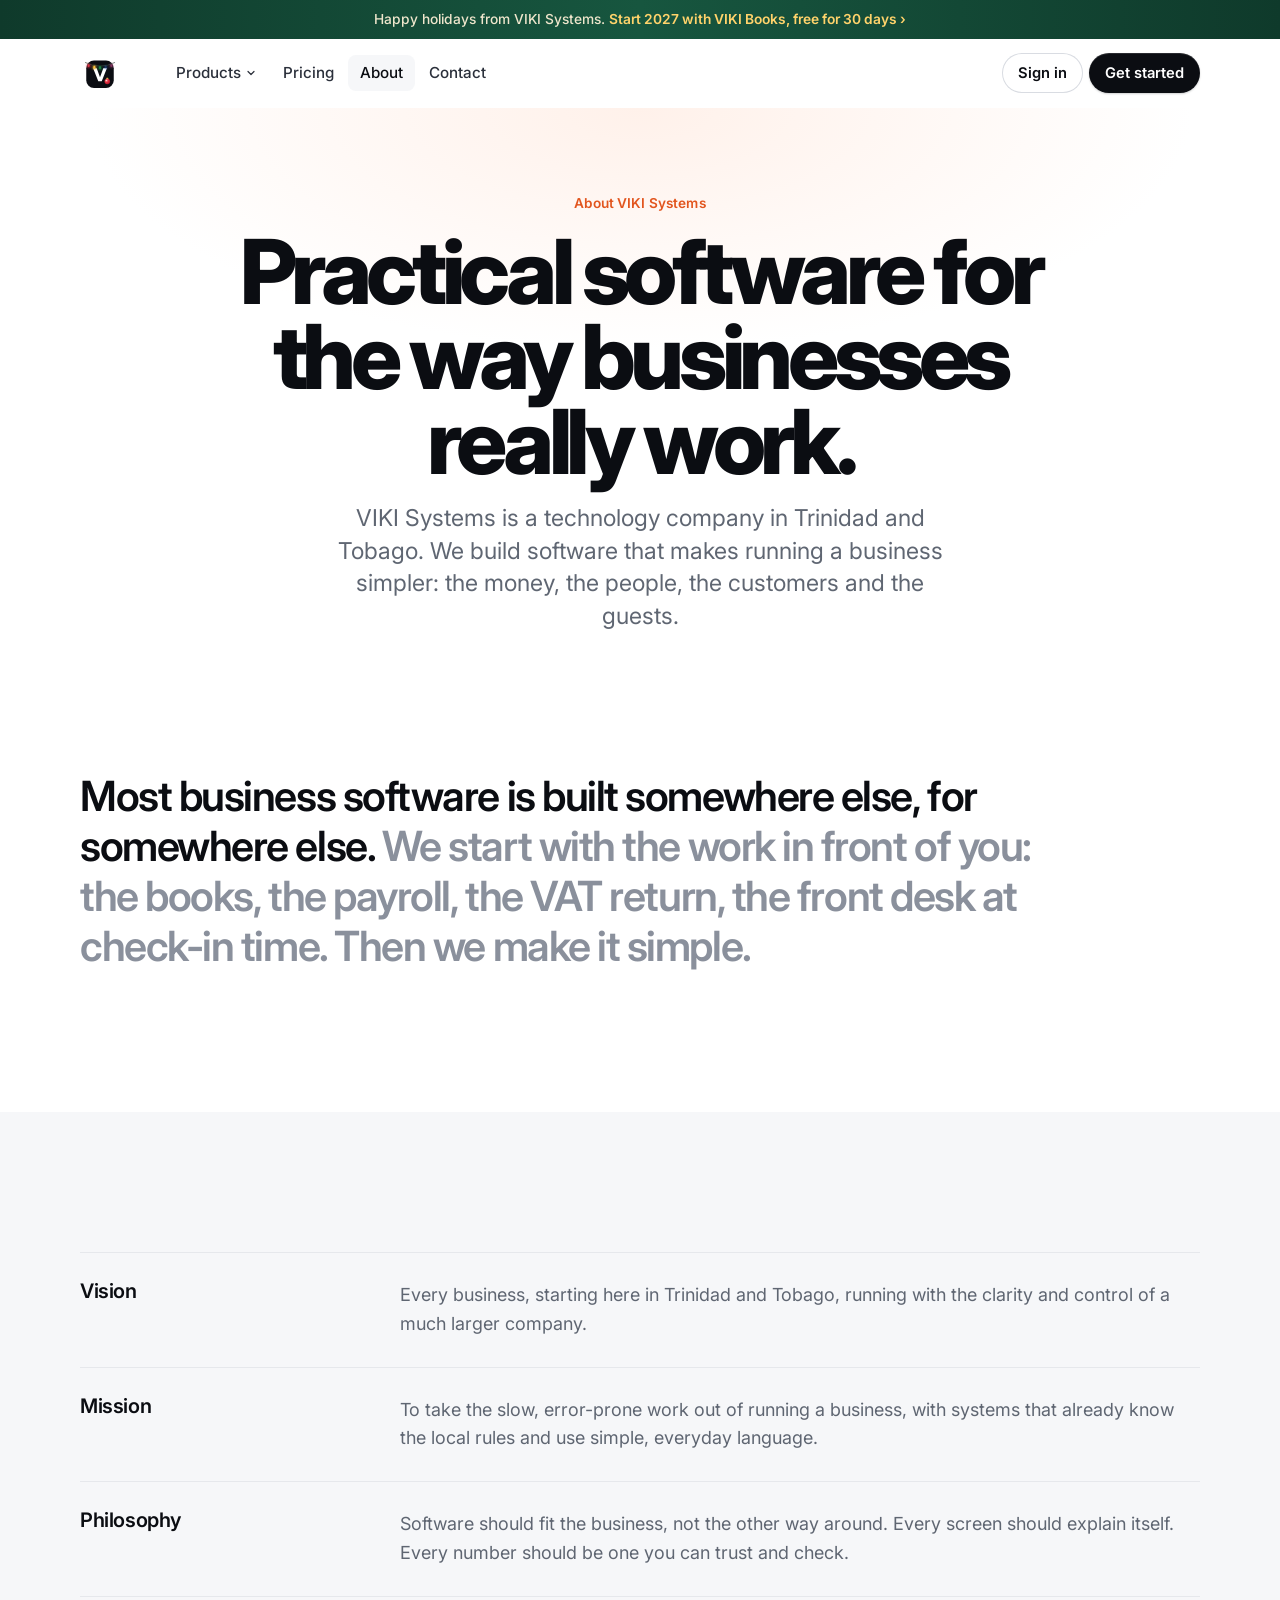
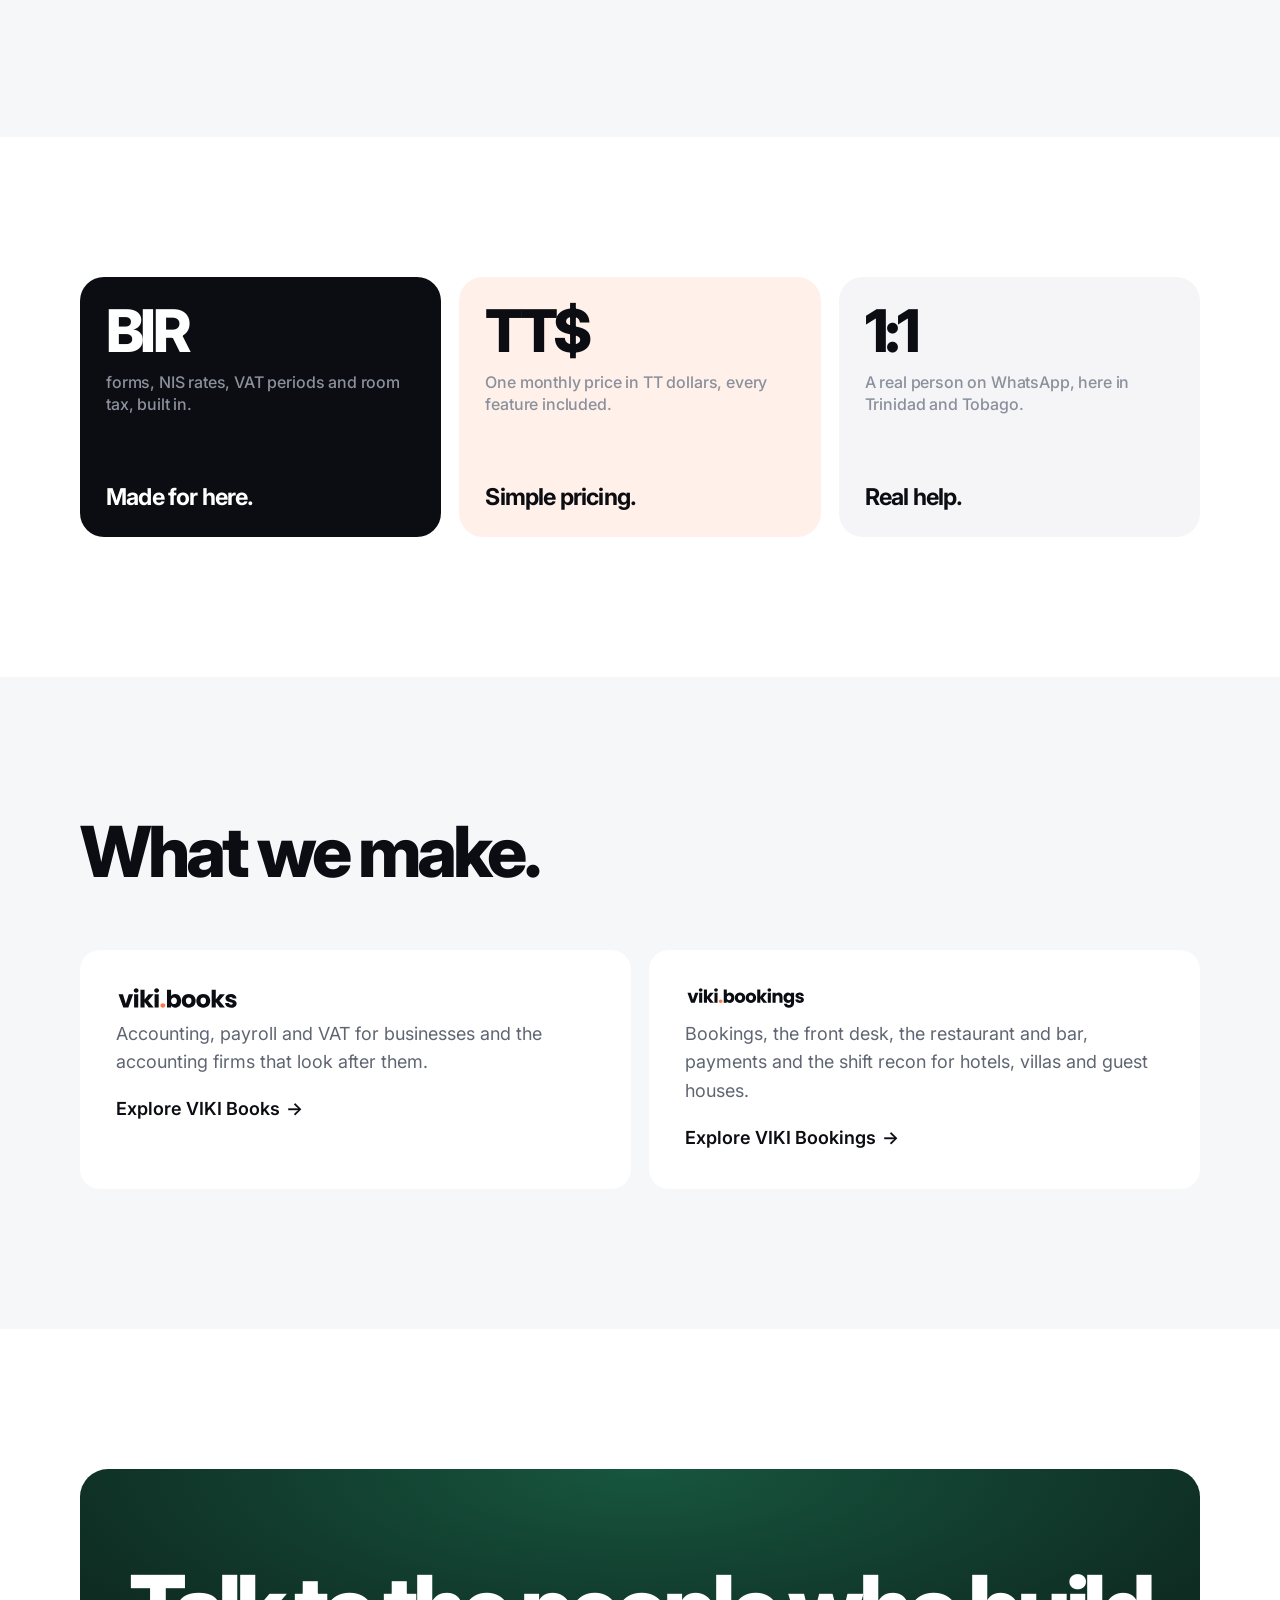
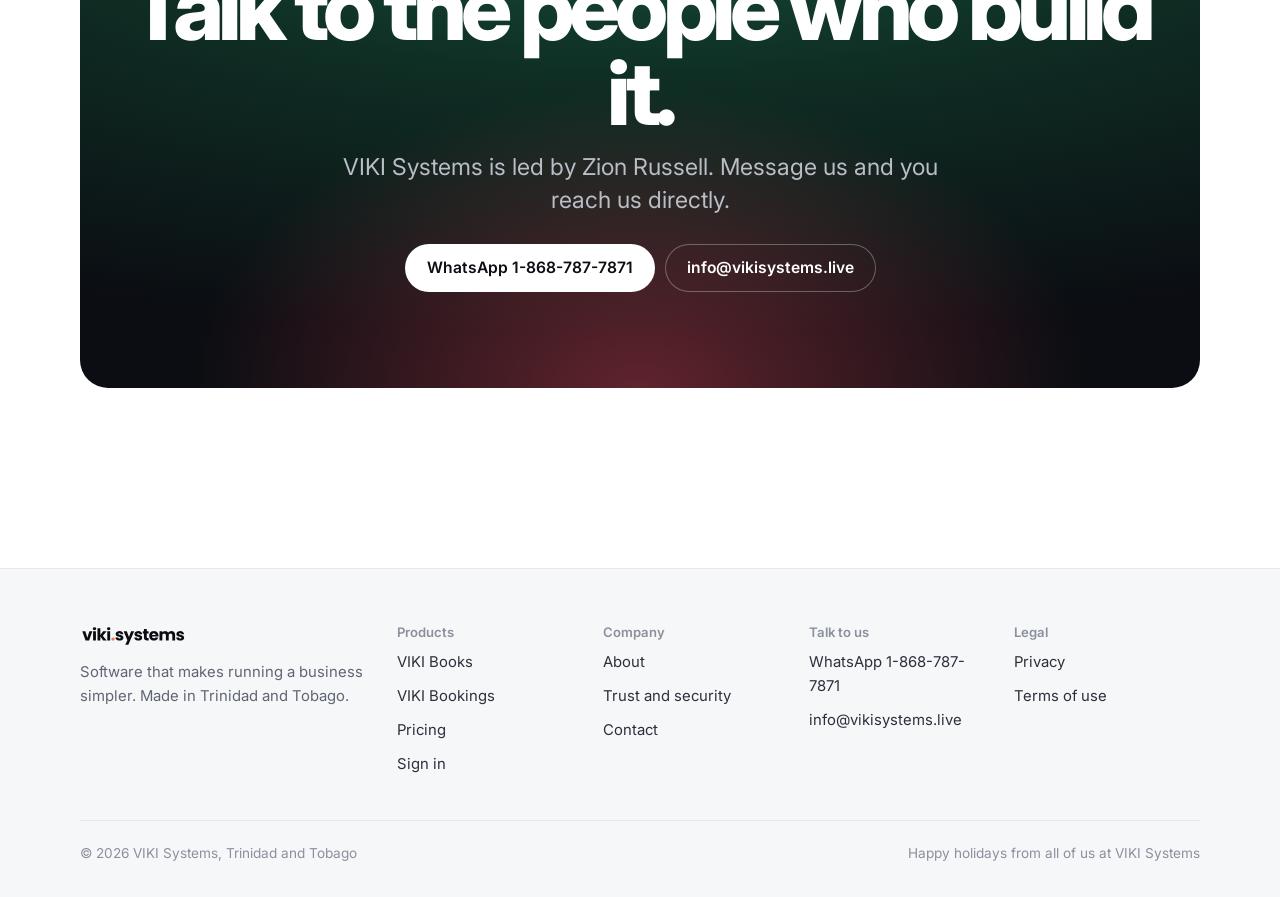
==== commit f42f71fd: "Plainer wording for Trinidad: calculated, shift recon, POS, simpler phrases" ====
--- a/about/index.html
+++ b/about/index.html
@@ -32,7 +32,7 @@
         <button type="button" aria-expanded="false" aria-haspopup="true">Products <svg viewBox="0 0 24 24" fill="none" stroke="currentColor" stroke-width="2.4" stroke-linecap="round" stroke-linejoin="round" aria-hidden="true"><path d="M6 9l6 6 6-6"/></svg></button>
         <div class="nav__panel">
           <a class="nav__item" href="../books/"><i class="pico pico--books" aria-hidden="true"><svg viewBox="0 0 24 24" fill="none" stroke="currentColor" stroke-width="2" stroke-linecap="round" stroke-linejoin="round"><path d="M4 20V10M10 20V4M16 20v-7M22 20H2"/></svg></i><span><b>VIKI Books</b><span>Accounting, payroll and VAT for businesses and accounting firms</span></span></a>
-          <a class="nav__item" href="../bookings/"><i class="pico pico--bk" aria-hidden="true"><svg viewBox="0 0 24 24" fill="none" stroke="currentColor" stroke-width="2" stroke-linecap="round" stroke-linejoin="round"><path d="M3 18V8M3 14h18v4M21 14v-2a3 3 0 0 0-3-3h-7v5"/><circle cx="7" cy="11" r="2"/></svg></i><span><b>VIKI Bookings</b><span>Bookings, front desk, restaurant, payments and cash-up for hotels</span></span></a>
+          <a class="nav__item" href="../bookings/"><i class="pico pico--bk" aria-hidden="true"><svg viewBox="0 0 24 24" fill="none" stroke="currentColor" stroke-width="2" stroke-linecap="round" stroke-linejoin="round"><path d="M3 18V8M3 14h18v4M21 14v-2a3 3 0 0 0-3-3h-7v5"/><circle cx="7" cy="11" r="2"/></svg></i><span><b>VIKI Bookings</b><span>Bookings, front desk, restaurant, payments and shift recon for hotels</span></span></a>
         </div>
       </div>
       <a href="../pricing/">Pricing</a>
@@ -50,7 +50,7 @@
   <div class="sheet__group">
     <p class="sheet__label">Products</p>
     <a class="nav__item" href="../books/"><i class="pico pico--books" aria-hidden="true"><svg viewBox="0 0 24 24" fill="none" stroke="currentColor" stroke-width="2" stroke-linecap="round" stroke-linejoin="round"><path d="M4 20V10M10 20V4M16 20v-7M22 20H2"/></svg></i><span><b>VIKI Books</b><span>Accounting, payroll and VAT for businesses and accounting firms</span></span></a>
-          <a class="nav__item" href="../bookings/"><i class="pico pico--bk" aria-hidden="true"><svg viewBox="0 0 24 24" fill="none" stroke="currentColor" stroke-width="2" stroke-linecap="round" stroke-linejoin="round"><path d="M3 18V8M3 14h18v4M21 14v-2a3 3 0 0 0-3-3h-7v5"/><circle cx="7" cy="11" r="2"/></svg></i><span><b>VIKI Bookings</b><span>Bookings, front desk, restaurant, payments and cash-up for hotels</span></span></a>
+          <a class="nav__item" href="../bookings/"><i class="pico pico--bk" aria-hidden="true"><svg viewBox="0 0 24 24" fill="none" stroke="currentColor" stroke-width="2" stroke-linecap="round" stroke-linejoin="round"><path d="M3 18V8M3 14h18v4M21 14v-2a3 3 0 0 0-3-3h-7v5"/><circle cx="7" cy="11" r="2"/></svg></i><span><b>VIKI Bookings</b><span>Bookings, front desk, restaurant, payments and shift recon for hotels</span></span></a>
   </div>
   <div class="sheet__links">
     <a href="../pricing/">Pricing</a>
@@ -84,8 +84,8 @@
   <div class="wrap">
     <div class="rows">
       <div class="rv"><h3>Vision</h3><p>Every business, starting here in Trinidad and Tobago, running with the clarity and control of a much larger company.</p></div>
-      <div class="rv"><h3>Mission</h3><p>To take the slow, error-prone work out of running a business, with systems that already know the local rules and speak in plain words.</p></div>
-      <div class="rv"><h3>Philosophy</h3><p>Software should fit the business, not the other way round. Every screen should explain itself. Every number should be one you can trust and check.</p></div>
+      <div class="rv"><h3>Mission</h3><p>To take the slow, error-prone work out of running a business, with systems that already know the local rules and use simple, everyday language.</p></div>
+      <div class="rv"><h3>Philosophy</h3><p>Software should fit the business, not the other way around. Every screen should explain itself. Every number should be one you can trust and check.</p></div>
     </div>
   </div>
 </section>
@@ -111,7 +111,7 @@
       </div>
       <div style="background:#fff">
         <img src="../assets/brand/viki-bookings-logo-dark.svg" alt="VIKI Bookings" width="167" height="26" style="height:24px;width:auto">
-        <p>Bookings, the front desk, the restaurant and bar, payments and the cash-up for hotels, villas and guest houses.</p>
+        <p>Bookings, the front desk, the restaurant and bar, payments and the shift recon for hotels, villas and guest houses.</p>
         <a class="link" href="../bookings/">Explore VIKI Bookings <span class="arr" aria-hidden="true">→</span></a>
       </div>
     </div>
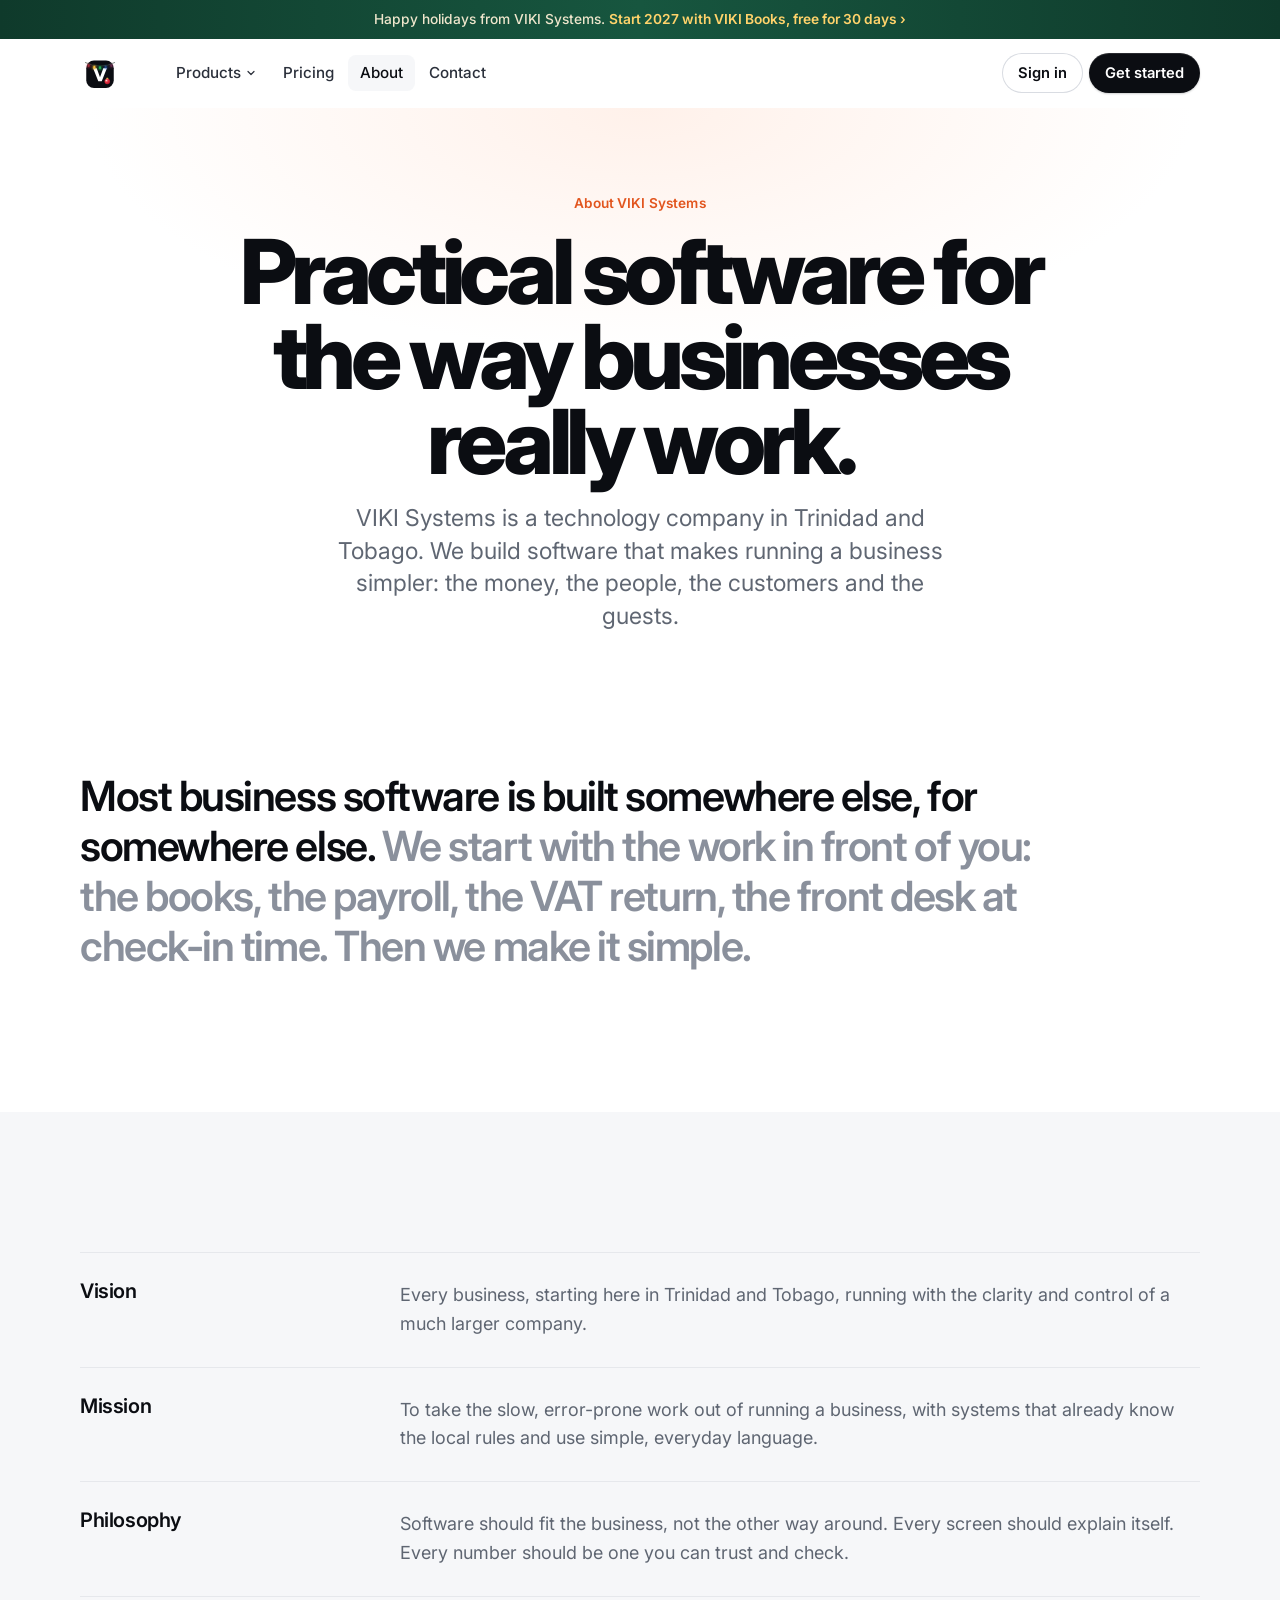
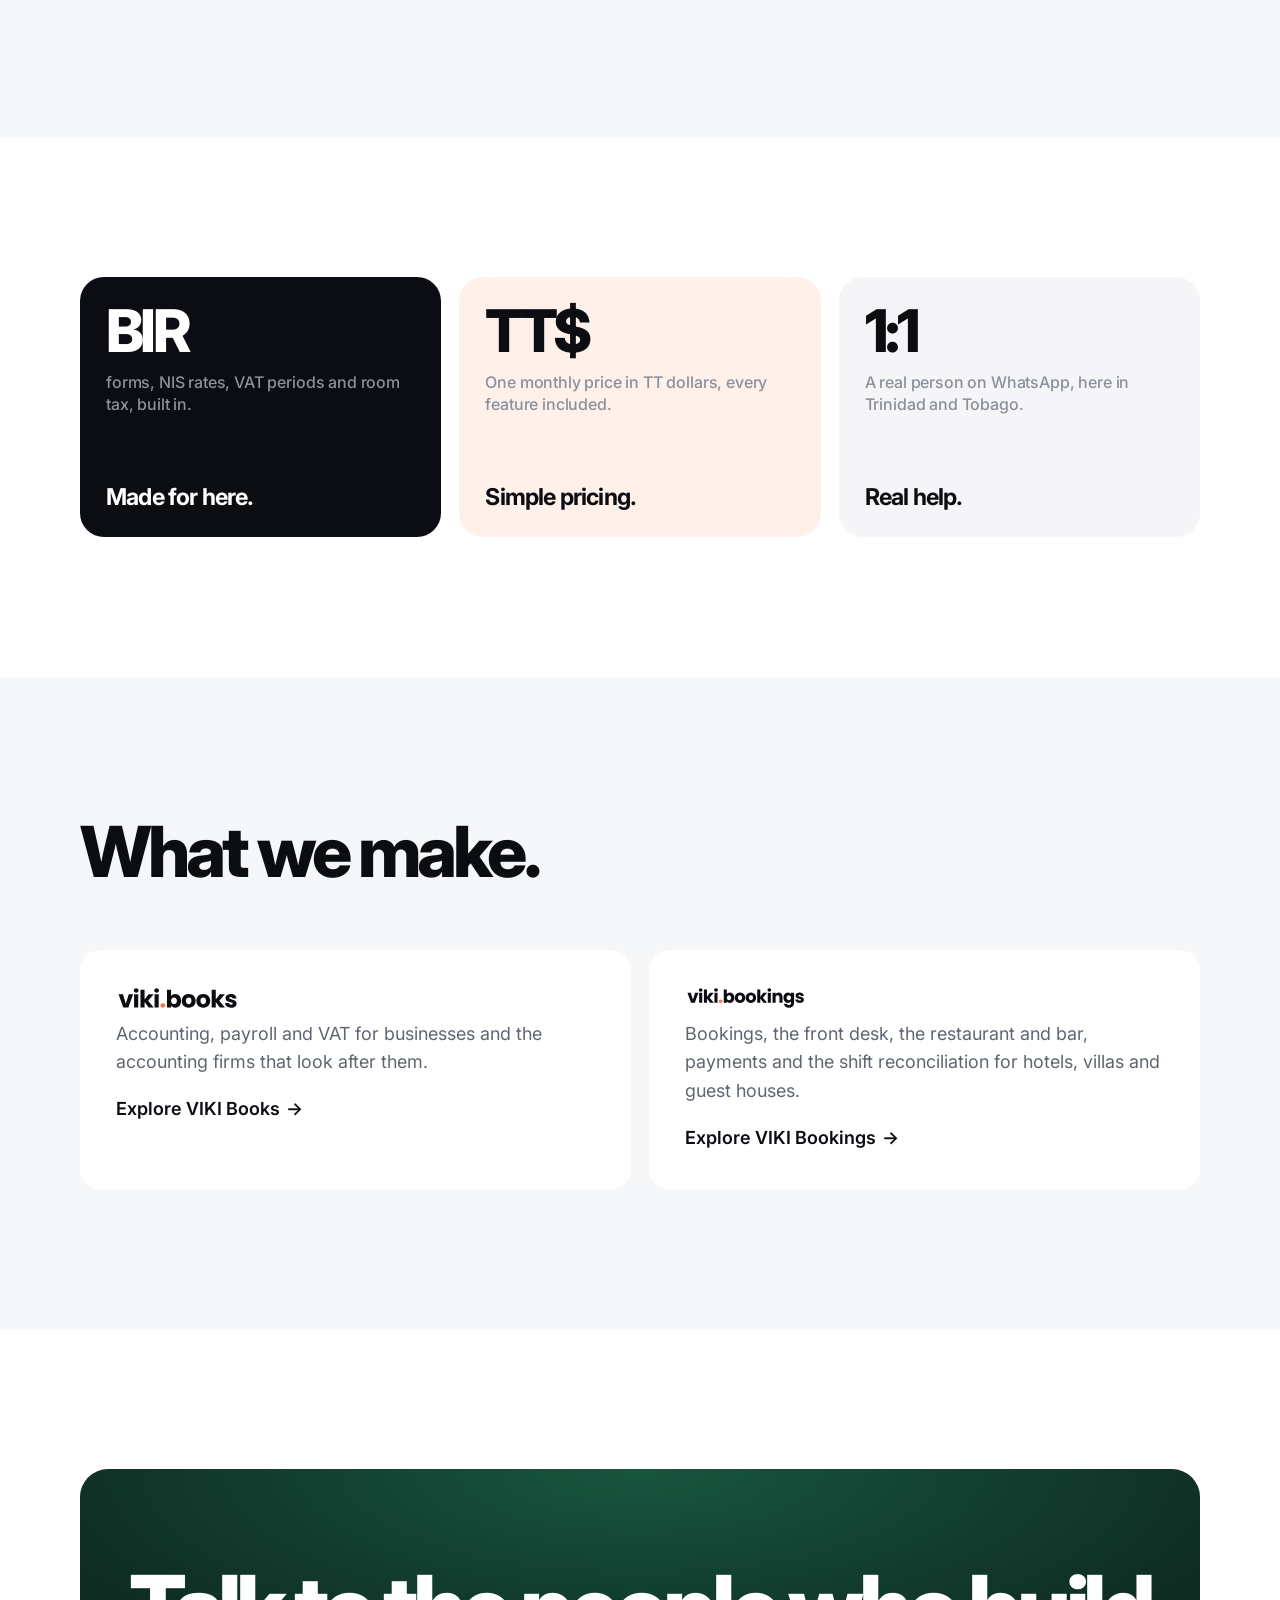
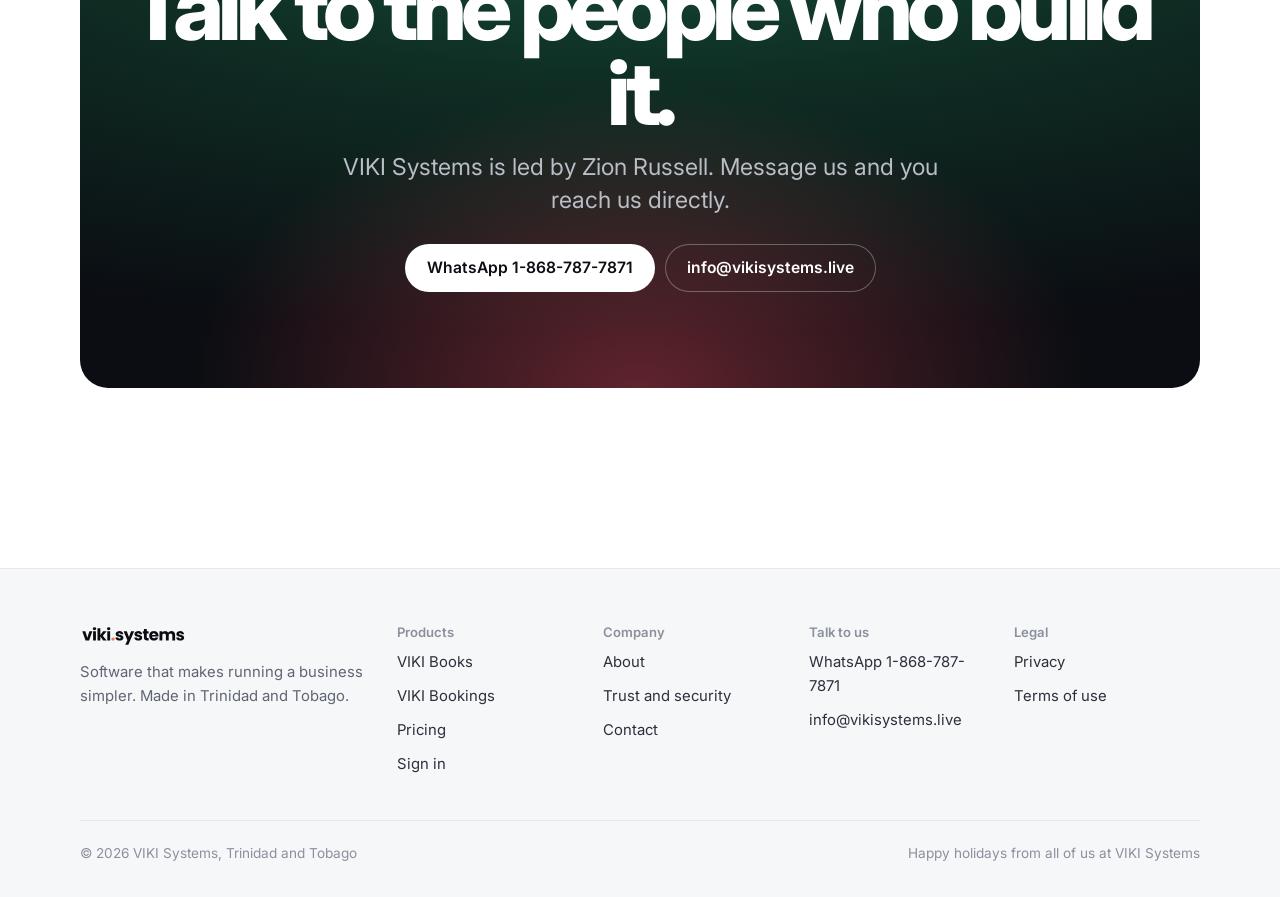
==== commit ad590899: "Proper international English: shift reconciliation, point-of-sale system" ====
--- a/about/index.html
+++ b/about/index.html
@@ -32,7 +32,7 @@
         <button type="button" aria-expanded="false" aria-haspopup="true">Products <svg viewBox="0 0 24 24" fill="none" stroke="currentColor" stroke-width="2.4" stroke-linecap="round" stroke-linejoin="round" aria-hidden="true"><path d="M6 9l6 6 6-6"/></svg></button>
         <div class="nav__panel">
           <a class="nav__item" href="../books/"><i class="pico pico--books" aria-hidden="true"><svg viewBox="0 0 24 24" fill="none" stroke="currentColor" stroke-width="2" stroke-linecap="round" stroke-linejoin="round"><path d="M4 20V10M10 20V4M16 20v-7M22 20H2"/></svg></i><span><b>VIKI Books</b><span>Accounting, payroll and VAT for businesses and accounting firms</span></span></a>
-          <a class="nav__item" href="../bookings/"><i class="pico pico--bk" aria-hidden="true"><svg viewBox="0 0 24 24" fill="none" stroke="currentColor" stroke-width="2" stroke-linecap="round" stroke-linejoin="round"><path d="M3 18V8M3 14h18v4M21 14v-2a3 3 0 0 0-3-3h-7v5"/><circle cx="7" cy="11" r="2"/></svg></i><span><b>VIKI Bookings</b><span>Bookings, front desk, restaurant, payments and shift recon for hotels</span></span></a>
+          <a class="nav__item" href="../bookings/"><i class="pico pico--bk" aria-hidden="true"><svg viewBox="0 0 24 24" fill="none" stroke="currentColor" stroke-width="2" stroke-linecap="round" stroke-linejoin="round"><path d="M3 18V8M3 14h18v4M21 14v-2a3 3 0 0 0-3-3h-7v5"/><circle cx="7" cy="11" r="2"/></svg></i><span><b>VIKI Bookings</b><span>Bookings, front desk, restaurant, payments and shift reconciliation for hotels</span></span></a>
         </div>
       </div>
       <a href="../pricing/">Pricing</a>
@@ -50,7 +50,7 @@
   <div class="sheet__group">
     <p class="sheet__label">Products</p>
     <a class="nav__item" href="../books/"><i class="pico pico--books" aria-hidden="true"><svg viewBox="0 0 24 24" fill="none" stroke="currentColor" stroke-width="2" stroke-linecap="round" stroke-linejoin="round"><path d="M4 20V10M10 20V4M16 20v-7M22 20H2"/></svg></i><span><b>VIKI Books</b><span>Accounting, payroll and VAT for businesses and accounting firms</span></span></a>
-          <a class="nav__item" href="../bookings/"><i class="pico pico--bk" aria-hidden="true"><svg viewBox="0 0 24 24" fill="none" stroke="currentColor" stroke-width="2" stroke-linecap="round" stroke-linejoin="round"><path d="M3 18V8M3 14h18v4M21 14v-2a3 3 0 0 0-3-3h-7v5"/><circle cx="7" cy="11" r="2"/></svg></i><span><b>VIKI Bookings</b><span>Bookings, front desk, restaurant, payments and shift recon for hotels</span></span></a>
+          <a class="nav__item" href="../bookings/"><i class="pico pico--bk" aria-hidden="true"><svg viewBox="0 0 24 24" fill="none" stroke="currentColor" stroke-width="2" stroke-linecap="round" stroke-linejoin="round"><path d="M3 18V8M3 14h18v4M21 14v-2a3 3 0 0 0-3-3h-7v5"/><circle cx="7" cy="11" r="2"/></svg></i><span><b>VIKI Bookings</b><span>Bookings, front desk, restaurant, payments and shift reconciliation for hotels</span></span></a>
   </div>
   <div class="sheet__links">
     <a href="../pricing/">Pricing</a>
@@ -111,7 +111,7 @@
       </div>
       <div style="background:#fff">
         <img src="../assets/brand/viki-bookings-logo-dark.svg" alt="VIKI Bookings" width="167" height="26" style="height:24px;width:auto">
-        <p>Bookings, the front desk, the restaurant and bar, payments and the shift recon for hotels, villas and guest houses.</p>
+        <p>Bookings, the front desk, the restaurant and bar, payments and the shift reconciliation for hotels, villas and guest houses.</p>
         <a class="link" href="../bookings/">Explore VIKI Bookings <span class="arr" aria-hidden="true">→</span></a>
       </div>
     </div>
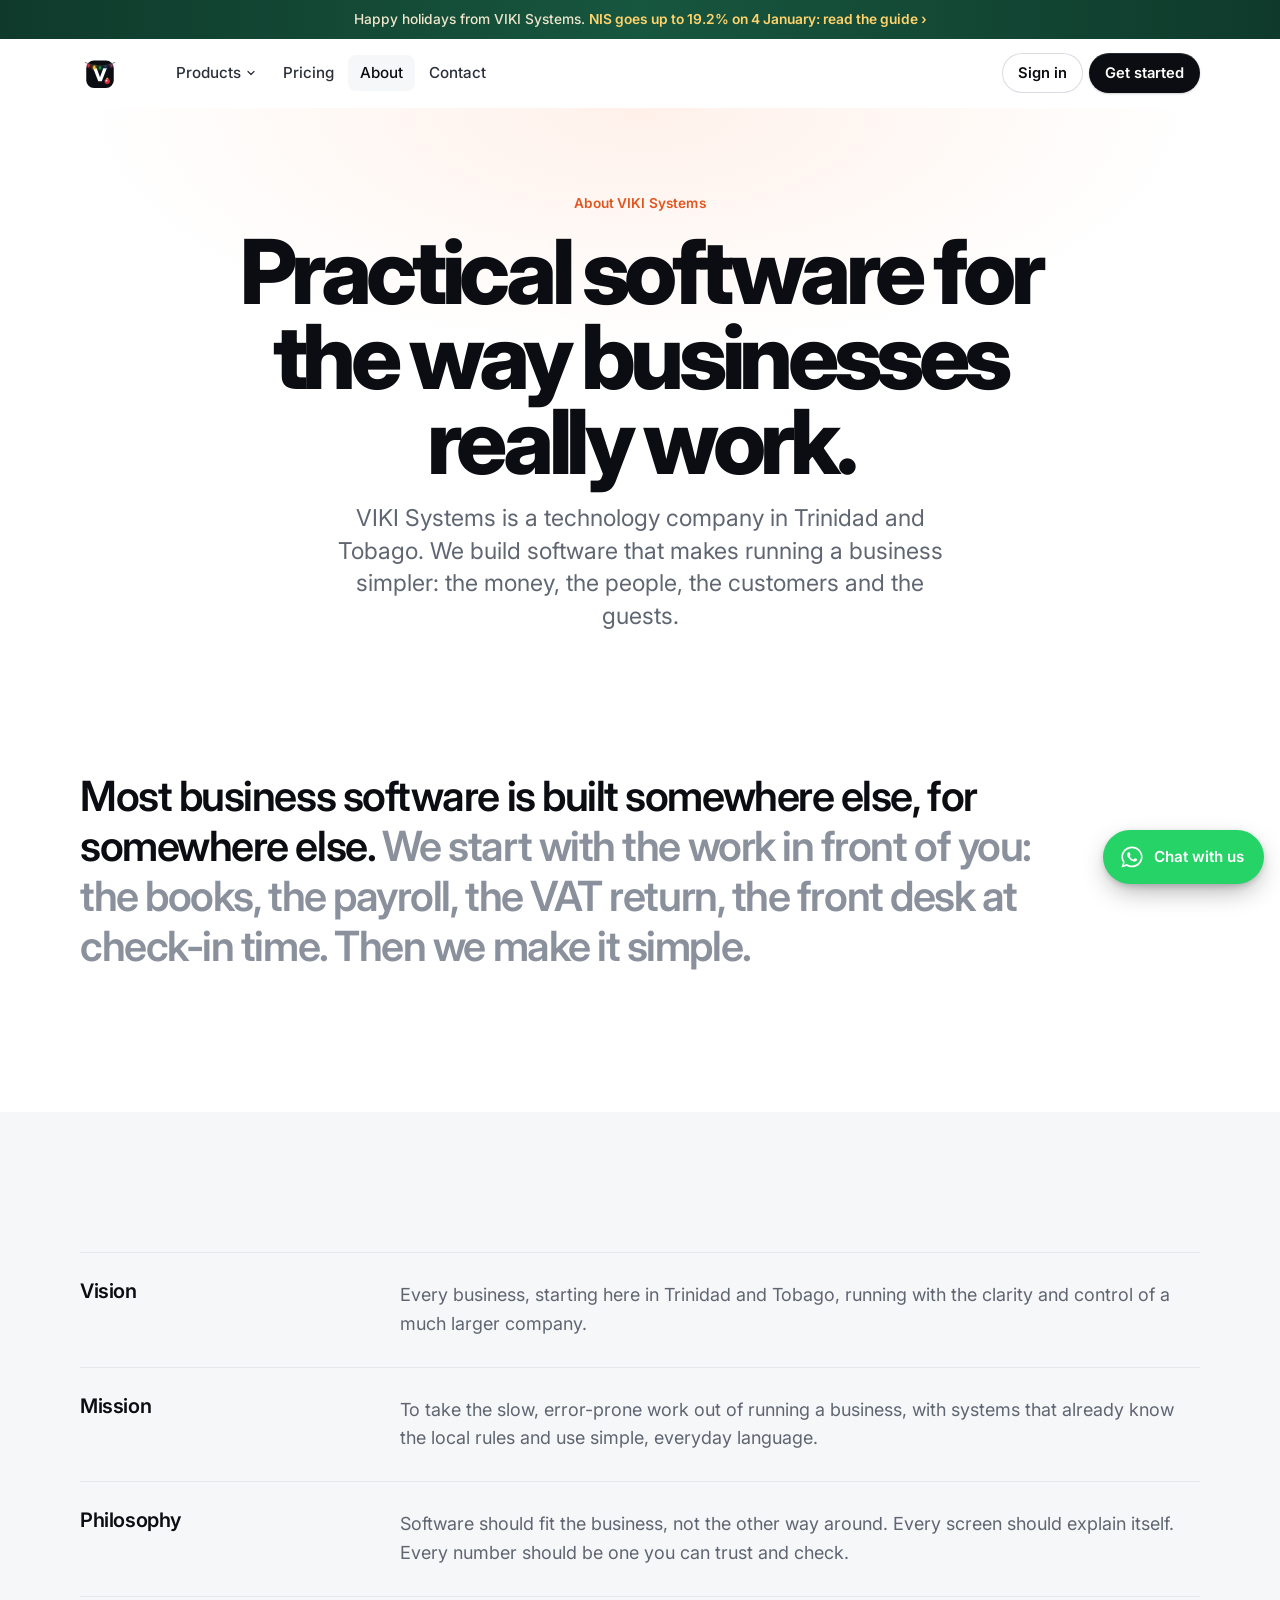
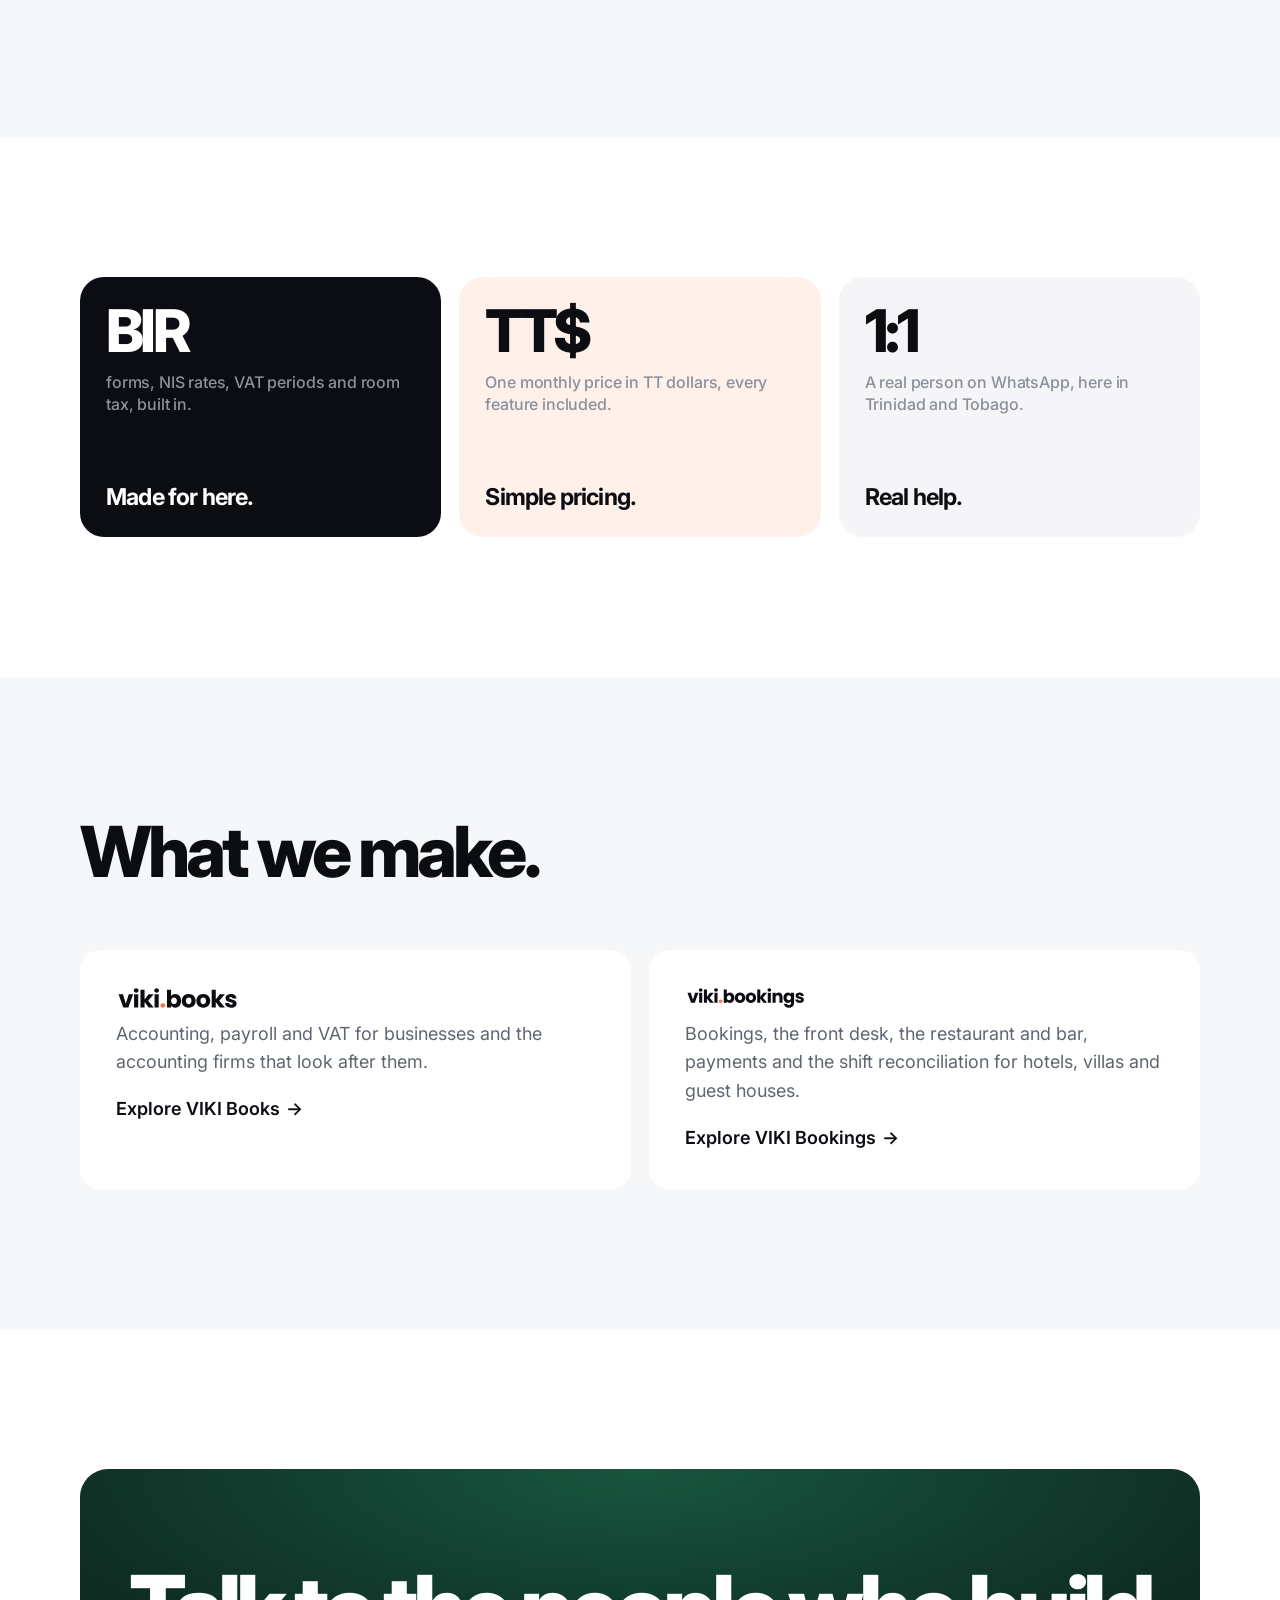
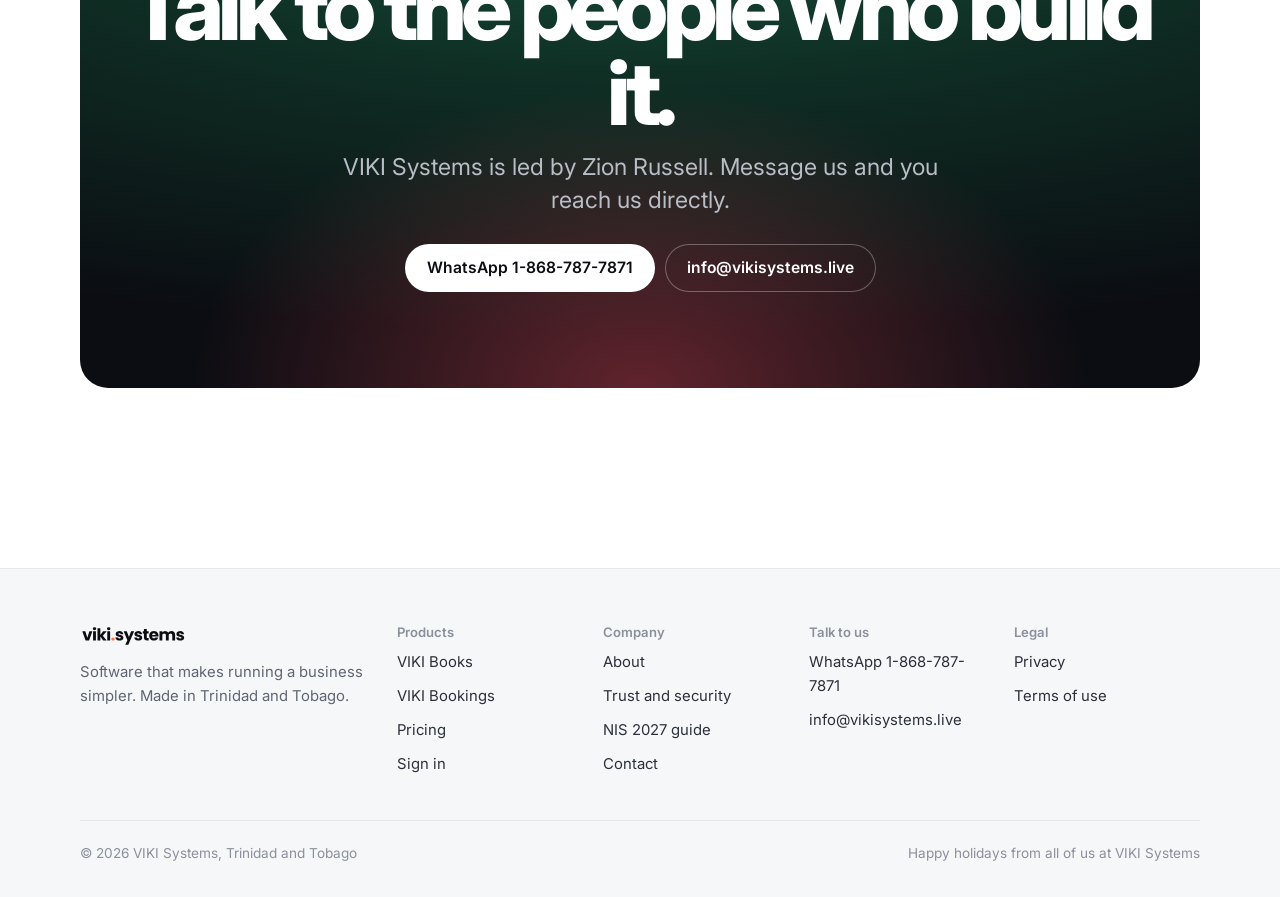
==== commit 7f84f38c: "WhatsApp button, NIS 2027 guide, sharp VIKI Books screens, one-minute video" ====
--- a/about/index.html
+++ b/about/index.html
@@ -18,12 +18,12 @@
 <link rel="preconnect" href="https://fonts.googleapis.com">
 <link rel="preconnect" href="https://fonts.gstatic.com" crossorigin>
 <link href="https://fonts.googleapis.com/css2?family=Inter:wght@400;500;600;700;800&display=swap" rel="stylesheet">
-<link rel="stylesheet" href="../v5.css?v=20261125h">
-<link rel="stylesheet" href="../v6.css?v=20261125h">
+<link rel="stylesheet" href="../v5.css?v=20261126a">
+<link rel="stylesheet" href="../v6.css?v=20261126a">
 <script>document.documentElement.classList.add("js")</script>
 </head>
 <body>
-<a class="skip" href="#main">Skip to content</a><a class="ribbon" href="https://books.vikisystems.live/#/signup">Happy holidays from VIKI Systems. <b>Start 2027 with VIKI Books, free for 30 days ›</b></a>
+<a class="skip" href="#main">Skip to content</a><a class="ribbon" href="../nis-2027/">Happy holidays from VIKI Systems. <b>NIS goes up to 19.2% on 4 January: read the guide ›</b></a>
 <header class="nav">
   <div class="wrap nav__in">
     <a class="nav__logo" href="../" aria-label="VIKI Systems home"><img src="../assets/brand/viki-v-holiday-lights.svg" alt="VIKI Systems" width="40" height="40" class="vmark"></a>
@@ -137,15 +137,16 @@
         <p>Software that makes running a business simpler. Made in Trinidad and Tobago.</p>
       </div>
       <div><h4>Products</h4><ul><li><a href="../books/">VIKI Books</a></li><li><a href="../bookings/">VIKI Bookings</a></li><li><a href="../pricing/">Pricing</a></li><li><a href="https://books.vikisystems.live/">Sign in</a></li></ul></div>
-      <div><h4>Company</h4><ul><li><a href="../about/">About</a></li><li><a href="../trust/">Trust and security</a></li><li><a href="../contact/">Contact</a></li></ul></div>
+      <div><h4>Company</h4><ul><li><a href="../about/">About</a></li><li><a href="../trust/">Trust and security</a></li><li><a href="../nis-2027/">NIS 2027 guide</a></li><li><a href="../contact/">Contact</a></li></ul></div>
       <div><h4>Talk to us</h4><ul><li><a href="https://wa.me/18687877871" target="_blank" rel="noopener">WhatsApp 1-868-787-7871</a></li><li><a href="mailto:info@vikisystems.live">info@vikisystems.live</a></li></ul></div>
       <div><h4>Legal</h4><ul><li><a href="../books/privacy.html">Privacy</a></li><li><a href="../books/terms.html">Terms of use</a></li></ul></div>
     </div>
     <div class="foot__base"><span>© <span data-year>2026</span> VIKI Systems, Trinidad and Tobago</span><span>Happy holidays from all of us at VIKI Systems</span></div>
   </div>
 </footer>
-<script src="../v5.js?v=20261125h" defer></script>
-<script src="../xp.js?v=20261125h" defer></script>
-<script src="../holiday.js?v=20261125h" defer></script>
+<a class="wa-fab" href="https://wa.me/18687877871?text=Hi%20VIKI%20Systems%2C%20I%20have%20a%20question." target="_blank" rel="noopener" aria-label="Chat with VIKI Systems on WhatsApp"><svg viewBox="0 0 32 32" aria-hidden="true"><path fill="currentColor" d="M16 3C8.8 3 3 8.7 3 15.8c0 2.5.7 4.9 2 6.9L3 29l6.5-1.9c1.9 1 4.1 1.6 6.5 1.6 7.2 0 13-5.7 13-12.8S23.2 3 16 3zm0 23.4c-2.1 0-4.1-.6-5.8-1.6l-.4-.2-3.9 1.1 1.1-3.7-.3-.4c-1.1-1.7-1.7-3.7-1.7-5.8C5 9.9 9.9 5.2 16 5.2s11 4.7 11 10.6-4.9 10.6-11 10.6zm6-7.9c-.3-.2-1.9-.9-2.2-1s-.5-.2-.7.2-.8 1-.9 1.2-.3.2-.6.1c-.3-.2-1.4-.5-2.6-1.6-1-.9-1.6-1.9-1.8-2.2s0-.5.1-.6l.5-.5c.1-.2.2-.3.3-.5s0-.4 0-.5-.7-1.7-1-2.3c-.3-.6-.5-.5-.7-.5h-.6c-.2 0-.5.1-.8.4s-1 1-1 2.5 1.1 2.9 1.2 3.1c.2.2 2.1 3.2 5.1 4.5.7.3 1.3.5 1.7.6.7.2 1.4.2 1.9.1.6-.1 1.9-.8 2.1-1.5.3-.7.3-1.4.2-1.5-.1-.1-.3-.2-.6-.3z"/></svg><span>Chat with us</span></a>
+<script src="../v5.js?v=20261126a" defer></script>
+<script src="../xp.js?v=20261126a" defer></script>
+<script src="../holiday.js?v=20261126a" defer></script>
 </body>
 </html>
--- a/v6.css
+++ b/v6.css
@@ -230,3 +230,43 @@
 .pw6 span { display: block; margin-top: 8px; color: var(--muted); font-size: .98rem; line-height: 1.5; }
 @media (min-width: 640px) { .pw6 { grid-template-columns: 1fr 1fr; } }
 @media (min-width: 1000px) { .pw6 { grid-template-columns: repeat(4, 1fr); gap: 16px; } }
+
+/* ---------- WhatsApp chat button (every page) ---------- */
+.wa-fab { position: fixed; right: max(16px, env(safe-area-inset-right)); bottom: max(16px, env(safe-area-inset-bottom)); z-index: 120; display: inline-flex; align-items: center; gap: 9px; height: 54px; padding: 0 20px 0 16px; border-radius: 999px; background: #25D366; color: #fff; font: 600 .95rem/1 var(--font); text-decoration: none; box-shadow: 0 10px 28px -8px rgba(11,13,18,.45), 0 2px 6px rgba(11,13,18,.15); transition: transform .25s var(--ease), box-shadow .25s; }
+.wa-fab svg { width: 26px; height: 26px; flex: none; }
+.wa-fab:hover { transform: translateY(-2px); box-shadow: 0 14px 32px -8px rgba(11,13,18,.5), 0 2px 6px rgba(11,13,18,.15); }
+.wa-fab:focus-visible { outline: 3px solid var(--ink); outline-offset: 3px; }
+body.nav-open .wa-fab { opacity: 0; pointer-events: none; }
+@media (max-width: 767px) { .wa-fab { width: 56px; height: 56px; padding: 0; justify-content: center; } .wa-fab span { position: absolute; width: 1px; height: 1px; overflow: hidden; clip: rect(0 0 0 0); } }
+@media print { .wa-fab { display: none; } }
+
+/* ---------- Guides (NIS 2027) ---------- */
+.guide { max-width: 820px; }
+.guide__body { margin-top: 26px; }
+.guide__body p { margin: 0 0 16px; font-size: 1.08rem; line-height: 1.65; color: var(--ink-2); }
+.guide__body h3 { margin: 38px 0 12px; font-size: 1.45rem; font-weight: 700; letter-spacing: -.03em; }
+.guide__table { margin: 18px 0 10px; overflow-x: auto; border-radius: 18px; box-shadow: 0 0 0 1px var(--line); -webkit-overflow-scrolling: touch; }
+.guide .tbl th, .guide .tbl td { min-width: 0; padding: 13px 14px; }
+.guide .tbl td { color: var(--ink-2); white-space: nowrap; }
+.guide .tbl td:last-child { color: #B42318; font-weight: 600; }
+.guide .tbl tbody tr:last-child th, .guide .tbl tbody tr:last-child td { font-weight: 700; color: var(--ink); }
+.guide .tbl tbody tr:last-child td:last-child { color: #B42318; }
+.guide__note { font-size: .85rem; color: var(--faint); margin-top: 8px; }
+.guide__steps { margin-top: 30px; }
+@media (min-width: 900px) { .guide__steps { grid-template-columns: repeat(2, 1fr); } }
+.guide__viki { display: grid; gap: 40px; align-items: center; }
+.guide__viki .lede { margin-top: 16px; }
+.guide__viki .actions { margin-top: 26px; }
+.guide__logo { height: 26px; width: auto; margin-bottom: 18px; }
+.guide__shot .mac { width: 100%; }
+@media (min-width: 960px) { .guide__viki { grid-template-columns: 1fr 1.15fr; gap: 56px; } }
+.guide__sources { margin: 14px 0 0; padding-left: 20px; color: var(--muted); line-height: 1.7; }
+.guide__sources a { color: var(--books); }
+.guide-hero .h-1 { max-width: 900px; margin: 0 auto; }
+.guide-hero .lede { max-width: 640px; margin: 22px auto 0; }
+@media (max-width: 767px) { .guide .tbl th, .guide .tbl td { padding: 11px 10px; font-size: .84rem; } }
+
+/* ---------- One-minute video (home) ---------- */
+.vid { max-width: 1040px; margin: 36px auto 0; border-radius: 22px; overflow: hidden; background: #fff; box-shadow: 0 0 0 1px var(--line), 0 40px 80px -40px rgba(11,13,18,.35); }
+.vid video { display: block; width: 100%; height: auto; background: #fff; }
+@media (max-width: 767px) { .vid { border-radius: 16px; margin-top: 26px; } }
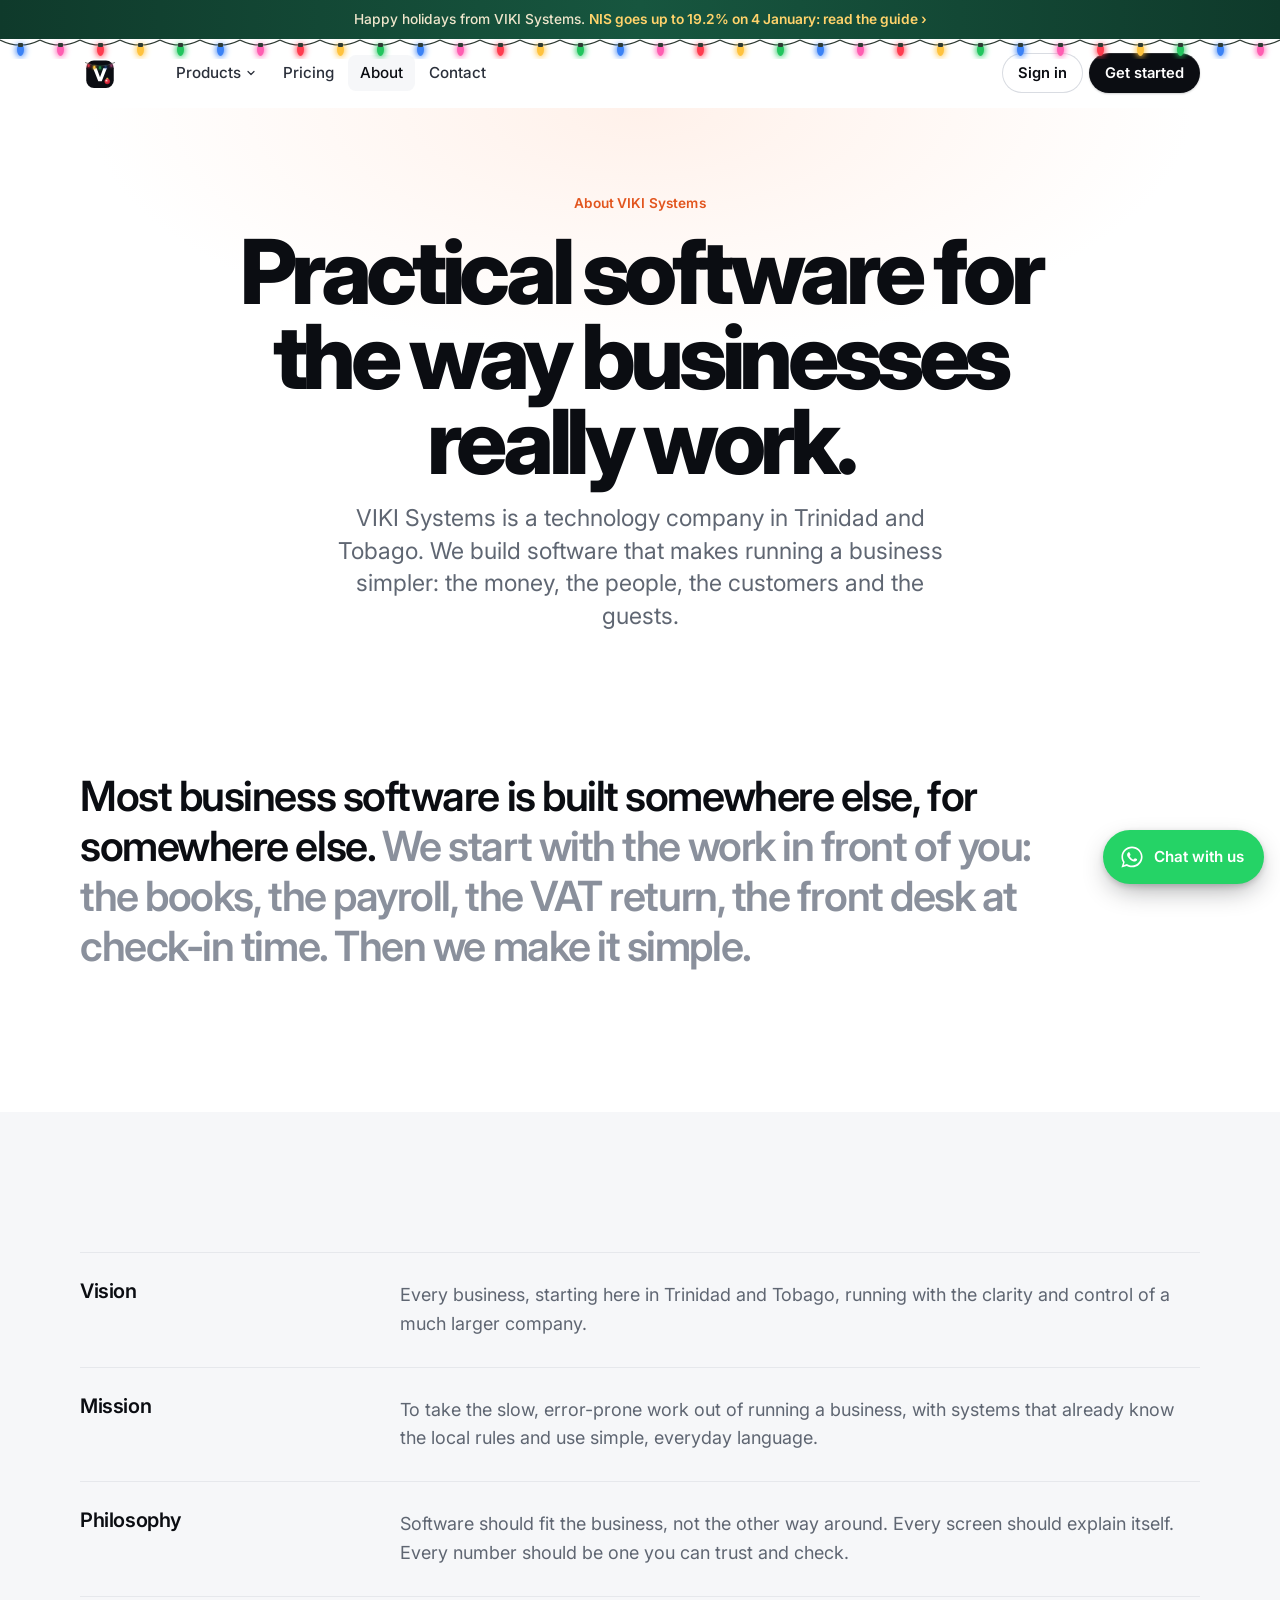
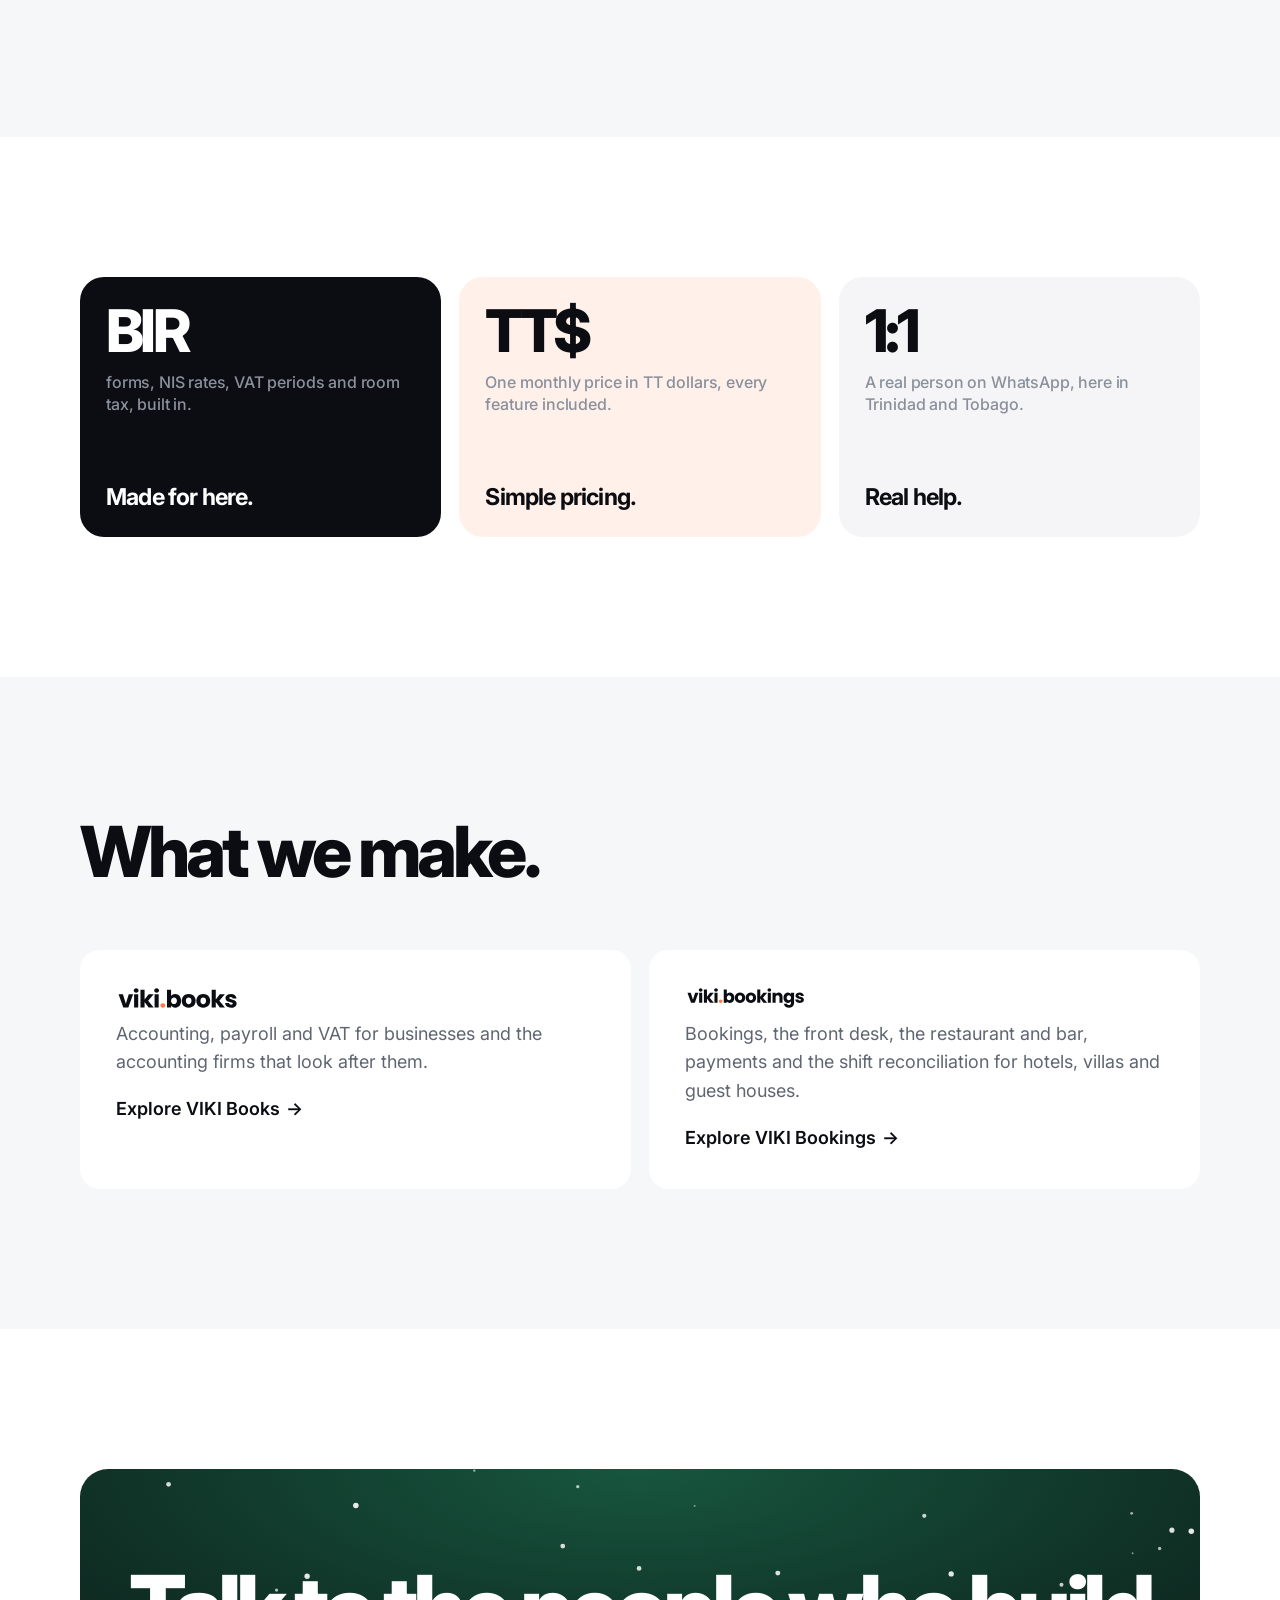
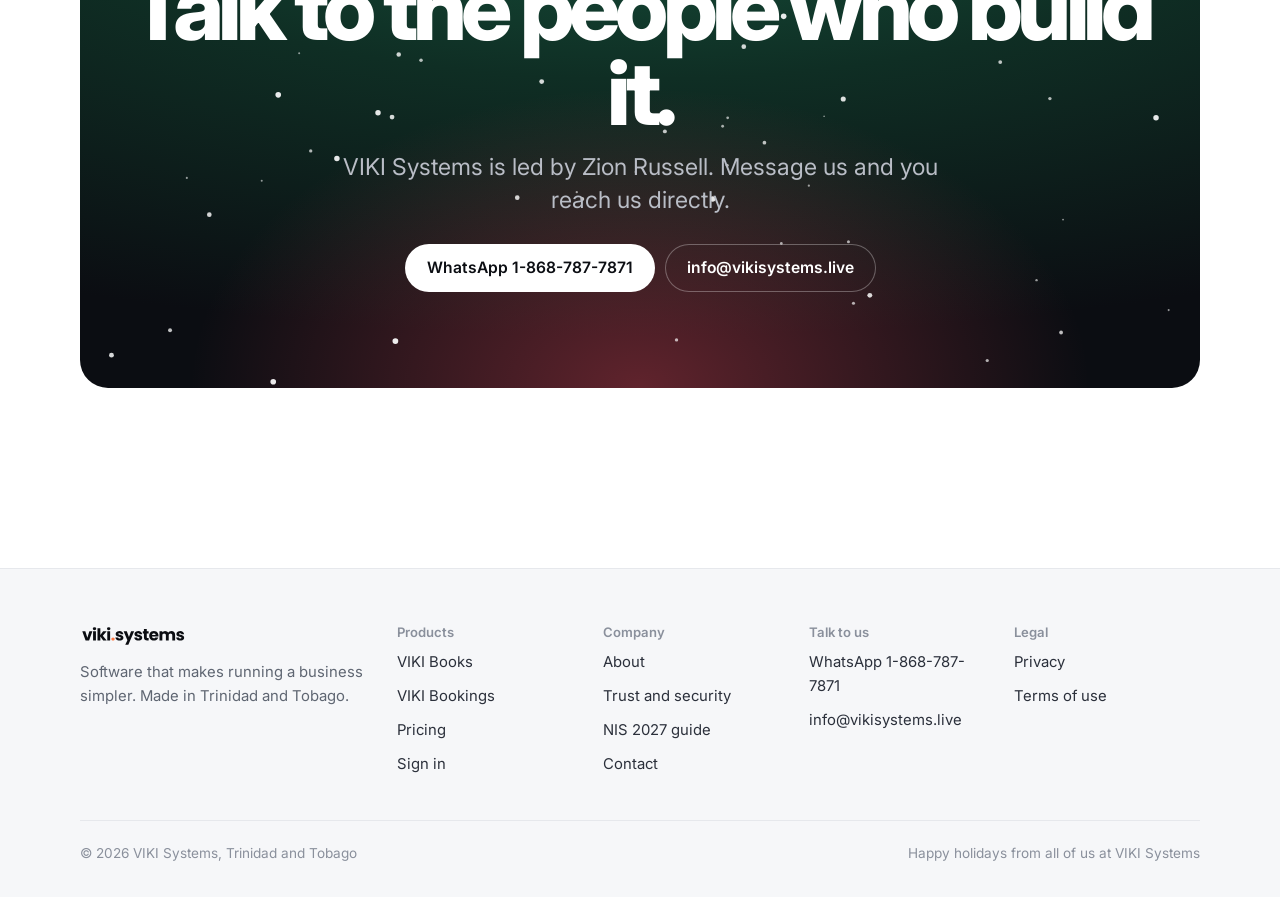
==== commit 3dc8981c: "Christmas touches: light snow, snowy cards, gift bows, banner lights, holiday card" ====
--- a/about/index.html
+++ b/about/index.html
@@ -18,12 +18,13 @@
 <link rel="preconnect" href="https://fonts.googleapis.com">
 <link rel="preconnect" href="https://fonts.gstatic.com" crossorigin>
 <link href="https://fonts.googleapis.com/css2?family=Inter:wght@400;500;600;700;800&display=swap" rel="stylesheet">
-<link rel="stylesheet" href="../v5.css?v=20261126a">
-<link rel="stylesheet" href="../v6.css?v=20261126a">
+<link rel="stylesheet" href="../v5.css?v=20261126b">
+<link rel="stylesheet" href="../v6.css?v=20261126b">
+<link rel="stylesheet" href="../xmas2.css?v=20261126b">
 <script>document.documentElement.classList.add("js")</script>
 </head>
 <body>
-<a class="skip" href="#main">Skip to content</a><a class="ribbon" href="../nis-2027/">Happy holidays from VIKI Systems. <b>NIS goes up to 19.2% on 4 January: read the guide ›</b></a>
+<a class="skip" href="#main">Skip to content</a><a class="ribbon" href="../nis-2027/">Happy holidays from VIKI Systems. <b>NIS goes up to 19.2% on 4 January: read the guide ›</b></a><div class="xlights" aria-hidden="true"><i style="--c:#FF3B4E;--d:0s"></i><i style="--c:#FFC23C;--d:-0.55s"></i><i style="--c:#22C55E;--d:-1.1s"></i><i style="--c:#3B82F6;--d:-1.6500000000000001s"></i><i style="--c:#FF5DB1;--d:-2.2s"></i><i style="--c:#FF3B4E;--d:0s"></i><i style="--c:#FFC23C;--d:-0.55s"></i><i style="--c:#22C55E;--d:-1.1s"></i><i style="--c:#3B82F6;--d:-1.6500000000000001s"></i><i style="--c:#FF5DB1;--d:-2.2s"></i><i style="--c:#FF3B4E;--d:0s"></i><i style="--c:#FFC23C;--d:-0.55s"></i><i style="--c:#22C55E;--d:-1.1s"></i><i style="--c:#3B82F6;--d:-1.6500000000000001s"></i><i style="--c:#FF5DB1;--d:-2.2s"></i><i style="--c:#FF3B4E;--d:0s"></i><i style="--c:#FFC23C;--d:-0.55s"></i><i style="--c:#22C55E;--d:-1.1s"></i><i style="--c:#3B82F6;--d:-1.6500000000000001s"></i><i style="--c:#FF5DB1;--d:-2.2s"></i><i style="--c:#FF3B4E;--d:0s"></i><i style="--c:#FFC23C;--d:-0.55s"></i><i style="--c:#22C55E;--d:-1.1s"></i><i style="--c:#3B82F6;--d:-1.6500000000000001s"></i><i style="--c:#FF5DB1;--d:-2.2s"></i><i style="--c:#FF3B4E;--d:0s"></i><i style="--c:#FFC23C;--d:-0.55s"></i><i style="--c:#22C55E;--d:-1.1s"></i><i style="--c:#3B82F6;--d:-1.6500000000000001s"></i><i style="--c:#FF5DB1;--d:-2.2s"></i><i style="--c:#FF3B4E;--d:0s"></i><i style="--c:#FFC23C;--d:-0.55s"></i><i style="--c:#22C55E;--d:-1.1s"></i><i style="--c:#3B82F6;--d:-1.6500000000000001s"></i><i style="--c:#FF5DB1;--d:-2.2s"></i><i style="--c:#FF3B4E;--d:0s"></i><i style="--c:#FFC23C;--d:-0.55s"></i><i style="--c:#22C55E;--d:-1.1s"></i><i style="--c:#3B82F6;--d:-1.6500000000000001s"></i><i style="--c:#FF5DB1;--d:-2.2s"></i><i style="--c:#FF3B4E;--d:0s"></i><i style="--c:#FFC23C;--d:-0.55s"></i><i style="--c:#22C55E;--d:-1.1s"></i><i style="--c:#3B82F6;--d:-1.6500000000000001s"></i><i style="--c:#FF5DB1;--d:-2.2s"></i><i style="--c:#FF3B4E;--d:0s"></i><i style="--c:#FFC23C;--d:-0.55s"></i><i style="--c:#22C55E;--d:-1.1s"></i></div>
 <header class="nav">
   <div class="wrap nav__in">
     <a class="nav__logo" href="../" aria-label="VIKI Systems home"><img src="../assets/brand/viki-v-holiday-lights.svg" alt="VIKI Systems" width="40" height="40" class="vmark"></a>
@@ -145,8 +146,8 @@
   </div>
 </footer>
 <a class="wa-fab" href="https://wa.me/18687877871?text=Hi%20VIKI%20Systems%2C%20I%20have%20a%20question." target="_blank" rel="noopener" aria-label="Chat with VIKI Systems on WhatsApp"><svg viewBox="0 0 32 32" aria-hidden="true"><path fill="currentColor" d="M16 3C8.8 3 3 8.7 3 15.8c0 2.5.7 4.9 2 6.9L3 29l6.5-1.9c1.9 1 4.1 1.6 6.5 1.6 7.2 0 13-5.7 13-12.8S23.2 3 16 3zm0 23.4c-2.1 0-4.1-.6-5.8-1.6l-.4-.2-3.9 1.1 1.1-3.7-.3-.4c-1.1-1.7-1.7-3.7-1.7-5.8C5 9.9 9.9 5.2 16 5.2s11 4.7 11 10.6-4.9 10.6-11 10.6zm6-7.9c-.3-.2-1.9-.9-2.2-1s-.5-.2-.7.2-.8 1-.9 1.2-.3.2-.6.1c-.3-.2-1.4-.5-2.6-1.6-1-.9-1.6-1.9-1.8-2.2s0-.5.1-.6l.5-.5c.1-.2.2-.3.3-.5s0-.4 0-.5-.7-1.7-1-2.3c-.3-.6-.5-.5-.7-.5h-.6c-.2 0-.5.1-.8.4s-1 1-1 2.5 1.1 2.9 1.2 3.1c.2.2 2.1 3.2 5.1 4.5.7.3 1.3.5 1.7.6.7.2 1.4.2 1.9.1.6-.1 1.9-.8 2.1-1.5.3-.7.3-1.4.2-1.5-.1-.1-.3-.2-.6-.3z"/></svg><span>Chat with us</span></a>
-<script src="../v5.js?v=20261126a" defer></script>
-<script src="../xp.js?v=20261126a" defer></script>
-<script src="../holiday.js?v=20261126a" defer></script>
+<script src="../v5.js?v=20261126b" defer></script>
+<script src="../xp.js?v=20261126b" defer></script>
+<script src="../holiday.js?v=20261126b" defer></script>
 </body>
 </html>
--- a/xmas2.css
+++ b/xmas2.css
@@ -0,0 +1,37 @@
+/* Extra Christmas touches (preview). Loaded only when VIKI_XMAS2=1. */
+
+/* 1. light snow in the home hero (holiday.js draws it) */
+.snow--light { z-index: -1; }
+
+/* 2. snow resting on the floating VIKI cards */
+.stage6 .ui6::before { content: ""; position: absolute; left: -5px; right: -5px; top: -9px; height: 22px; z-index: 2; pointer-events: none;
+  background: url("data:image/svg+xml,%3Csvg xmlns='http://www.w3.org/2000/svg' viewBox='0 0 300 22' preserveAspectRatio='none'%3E%3Cpath d='M0 13C0 6 6 1 16 1h268c10 0 16 5 16 12 0 3-3 4-4 1-1-3-4-3-5 1-1 5-6 5-7 1-1-3-4-3-5 0-2 4-6 4-7 0-1-3-4-3-5 0-1 6-7 6-8 1-1-3-4-3-5 0-1 3-5 3-6 0-1-4-5-4-6 0-1 4-6 4-7 0-1-3-4-3-5 1-1 3-5 3-6-1-1-3-4-3-5 0-2 5-7 5-8 0-1-3-4-3-5 1-1 3-5 3-6-1H40c-1 3-4 3-5 0-1-3-4-3-5 1-1 4-6 4-7 0-1-3-4-3-5 0-1 3-5 3-6 0-1-4-5-4-6 1-1 3-4 3-5 0C0 17 0 15 0 13z' fill='%23FFFFFF' stroke='%23D6DEE9' stroke-width='1'/%3E%3C/svg%3E") center / 100% 100% no-repeat;
+  filter: drop-shadow(0 2px 2px rgba(20,25,40,.10)); }
+
+/* 3. gift bows on the product cards */
+.giftline { margin: 10px auto 0; text-align: center; font-weight: 600; color: #C81E33; font-size: 1.05rem; }
+.ptile .bow { position: absolute; top: -6px; right: 22px; width: 92px; height: auto; filter: drop-shadow(0 6px 10px rgba(150,20,40,.25)); }
+.ptile::after { content: ""; position: absolute; top: 0; bottom: 0; right: 63px; width: 10px; background: linear-gradient(90deg, #D92A3D, #B5162B); opacity: .9; pointer-events: none; z-index: 0; }
+.ptile > * { position: relative; z-index: 1; }
+.ptile .bow { z-index: 2; position: absolute; }
+@media (max-width: 767px) { .ptile .bow { width: 72px; right: 14px; } .ptile::after { right: 46px; width: 8px; } }
+
+/* 4. small twinkling lights under the green banner */
+.xlights { position: relative; height: 20px; margin-bottom: -20px; z-index: 101; display: flex; justify-content: center; overflow: hidden; pointer-events: none;
+  background: url("data:image/svg+xml,%3Csvg xmlns='http://www.w3.org/2000/svg' viewBox='0 0 40 12'%3E%3Cpath d='M0 1 Q20 11 40 1' fill='none' stroke='%232E3A33' stroke-width='1.2'/%3E%3C/svg%3E") 0 0 / 40px 12px repeat-x; }
+.xlights i { flex: none; position: relative; width: 40px; }
+.xlights i::before { content: ""; position: absolute; left: 50%; top: 6px; width: 7px; height: 11px; margin-left: -3.5px; border-radius: 50% 50% 50% 50% / 40% 40% 60% 60%; background: var(--c); box-shadow: 0 0 6px 1px var(--c); animation: xtw 2.6s ease-in-out infinite; animation-delay: var(--d); }
+.xlights i::after { content: ""; position: absolute; left: 50%; top: 4px; width: 5px; height: 4px; margin-left: -2.5px; border-radius: 1px; background: #2E3A33; }
+@keyframes xtw { 0%, 100% { opacity: 1; } 50% { opacity: .35; box-shadow: none; } }
+
+/* 5. "Happy holidays" card */
+.hcard { position: relative; overflow: hidden; max-width: 760px; margin: 0 auto; padding: 44px 28px; border-radius: 28px; text-align: center; background: linear-gradient(160deg, #FFF6F3, #FFFFFF 45%, #F1FAF5); box-shadow: 0 0 0 1px #F0E3DE, 0 30px 60px -36px rgba(150,30,40,.35); }
+.hcard img { width: 72px; height: 72px; margin: 0 auto 14px; }
+.hcard h2 { font-size: clamp(1.7rem, 4vw, 2.4rem); font-weight: 800; letter-spacing: -.045em; }
+.hcard p { margin: 12px auto 0; max-width: 520px; color: var(--muted); font-size: 1.05rem; }
+.hcard::before, .hcard::after { content: ""; position: absolute; width: 180px; height: 180px; border-radius: 50%; filter: blur(40px); opacity: .35; pointer-events: none; }
+.hcard::before { left: -60px; top: -60px; background: #FF8A95; }
+.hcard::after { right: -60px; bottom: -70px; background: #6EDC9E; }
+.hcard > * { position: relative; }
+
+@media (prefers-reduced-motion: reduce) { .xlights i::before { animation: none; } }
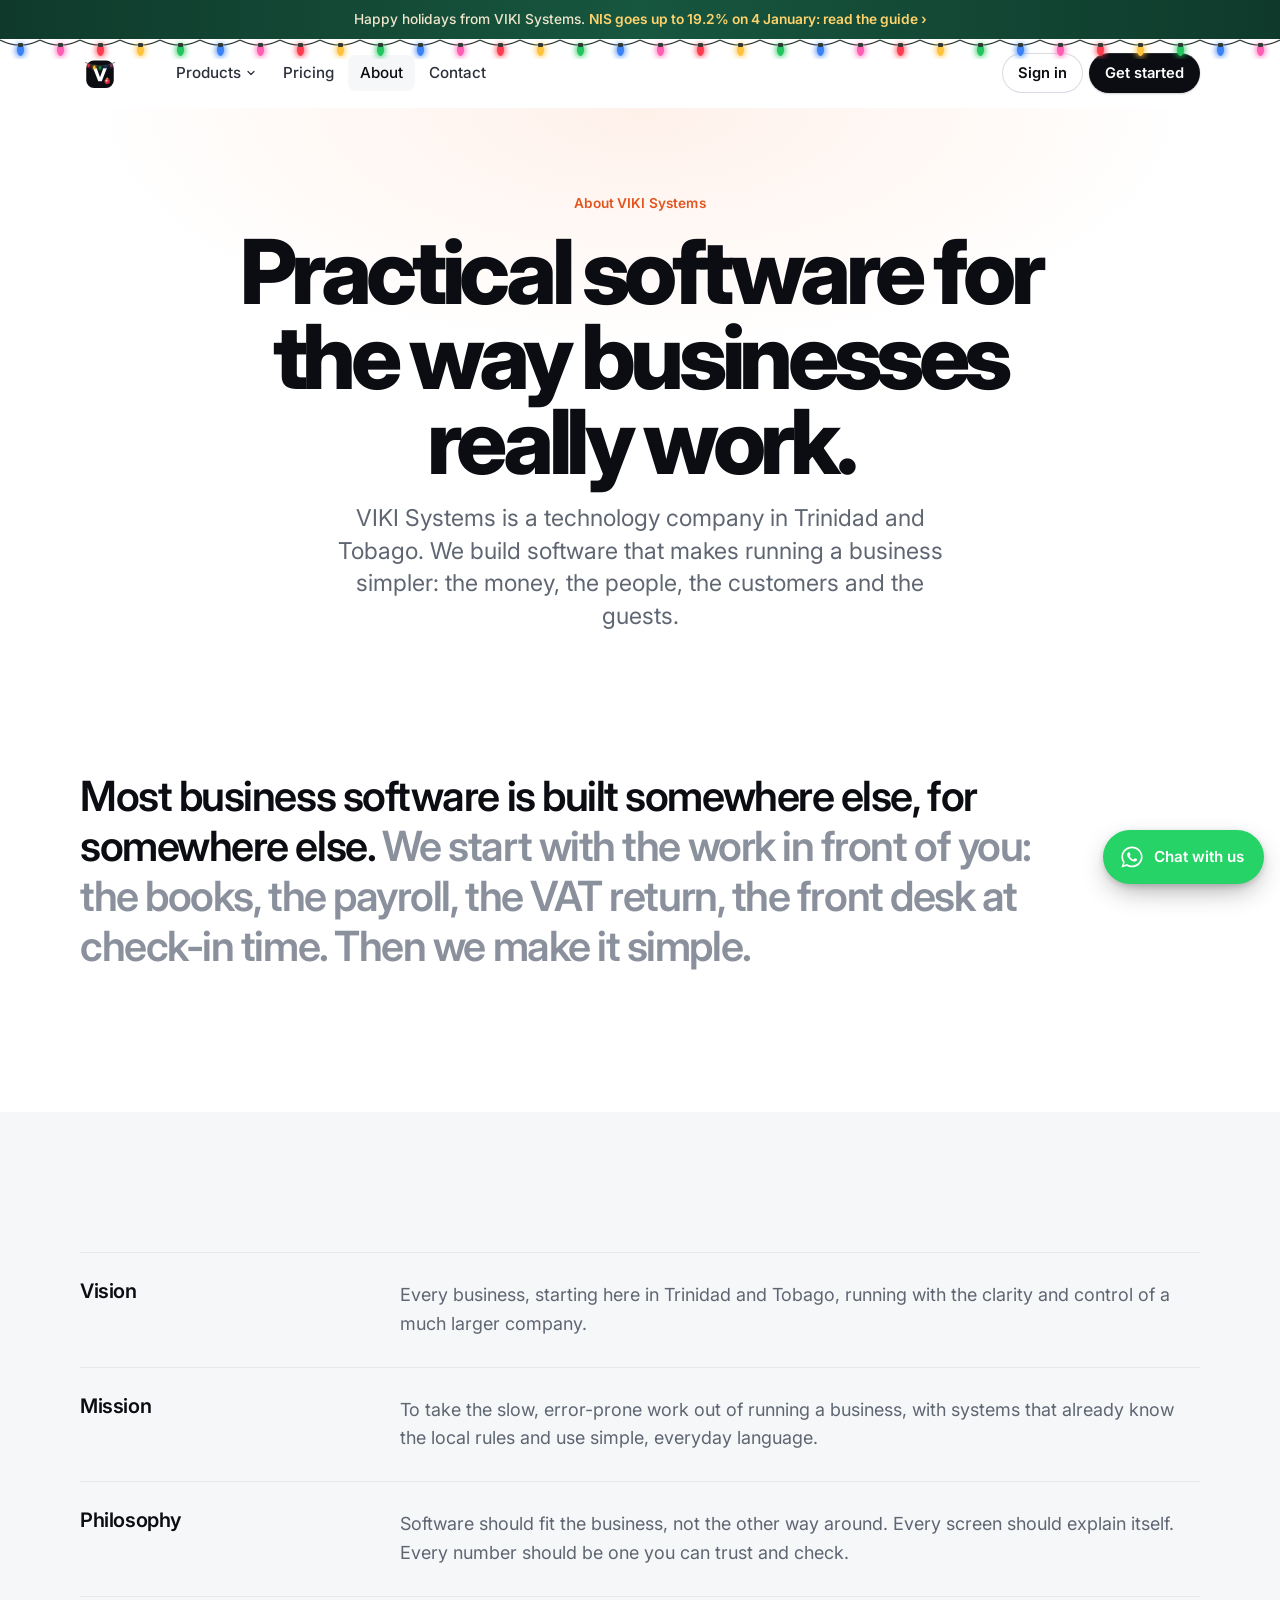
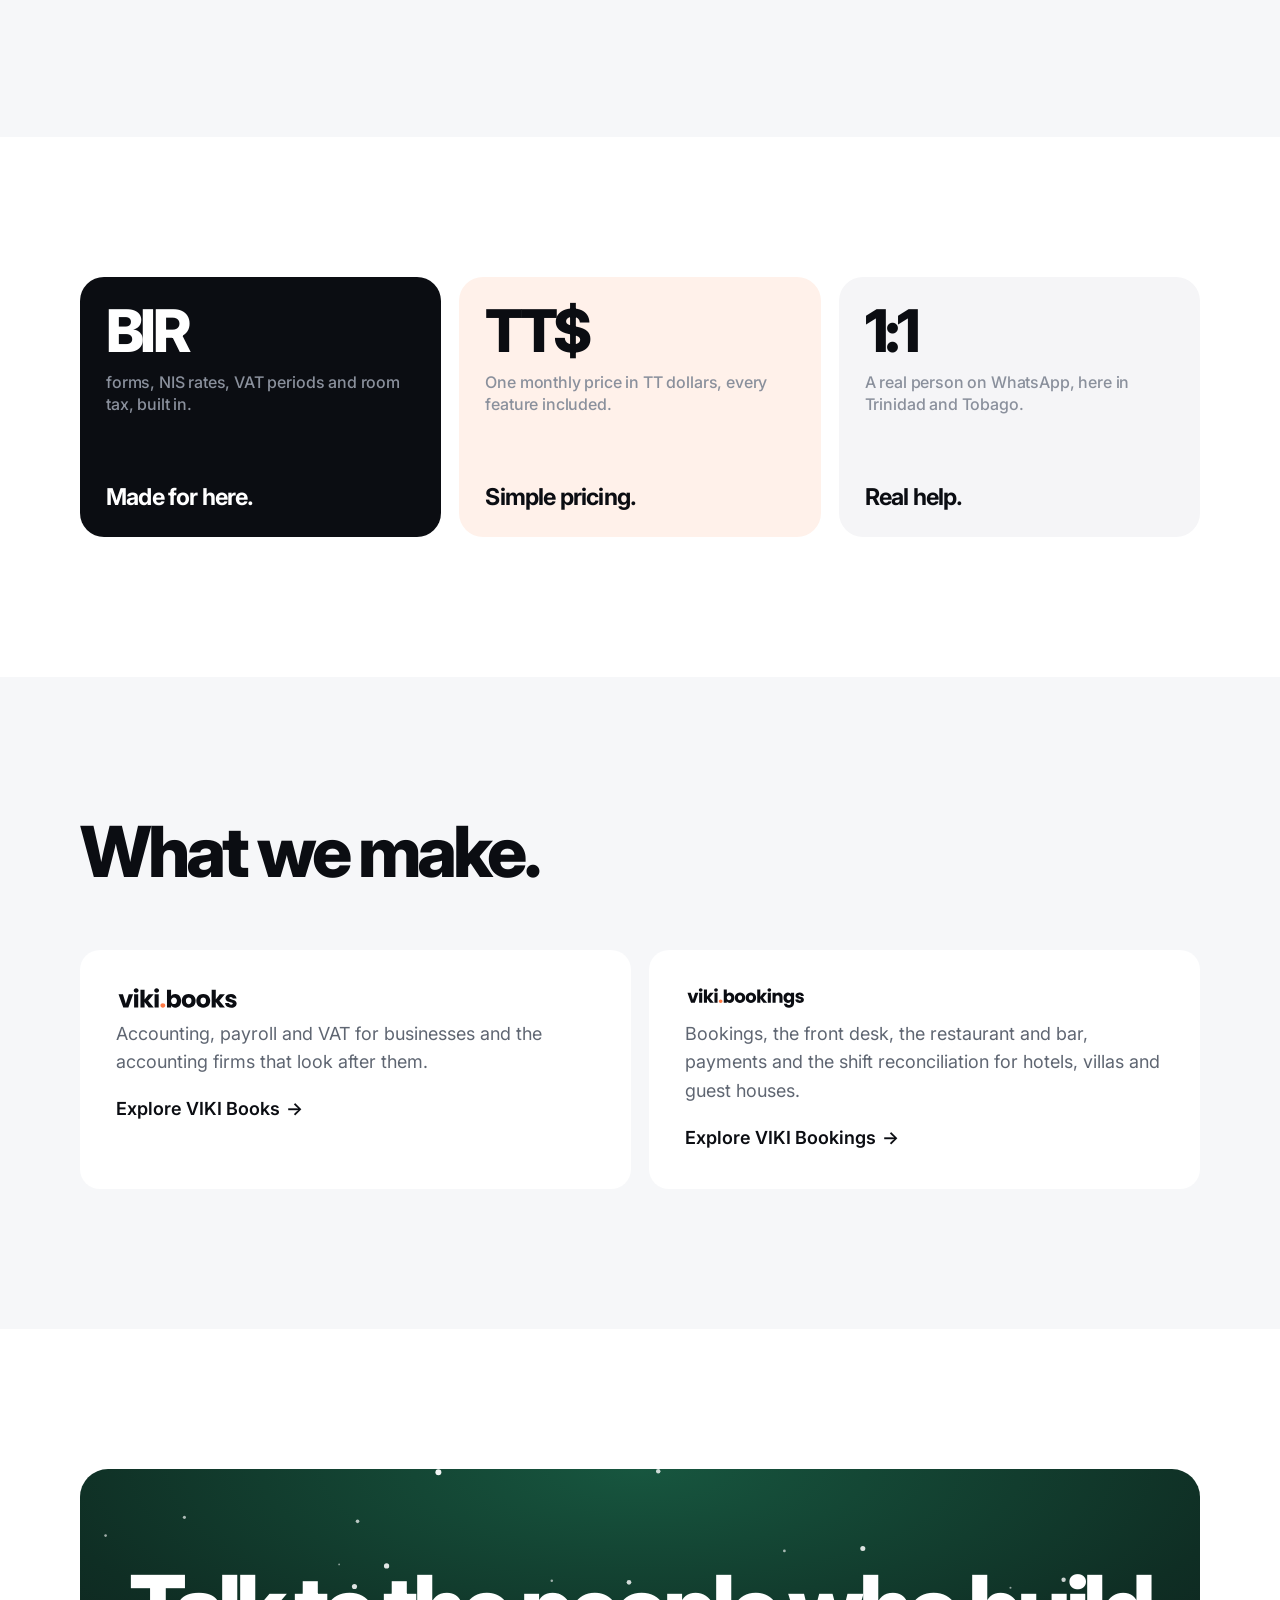
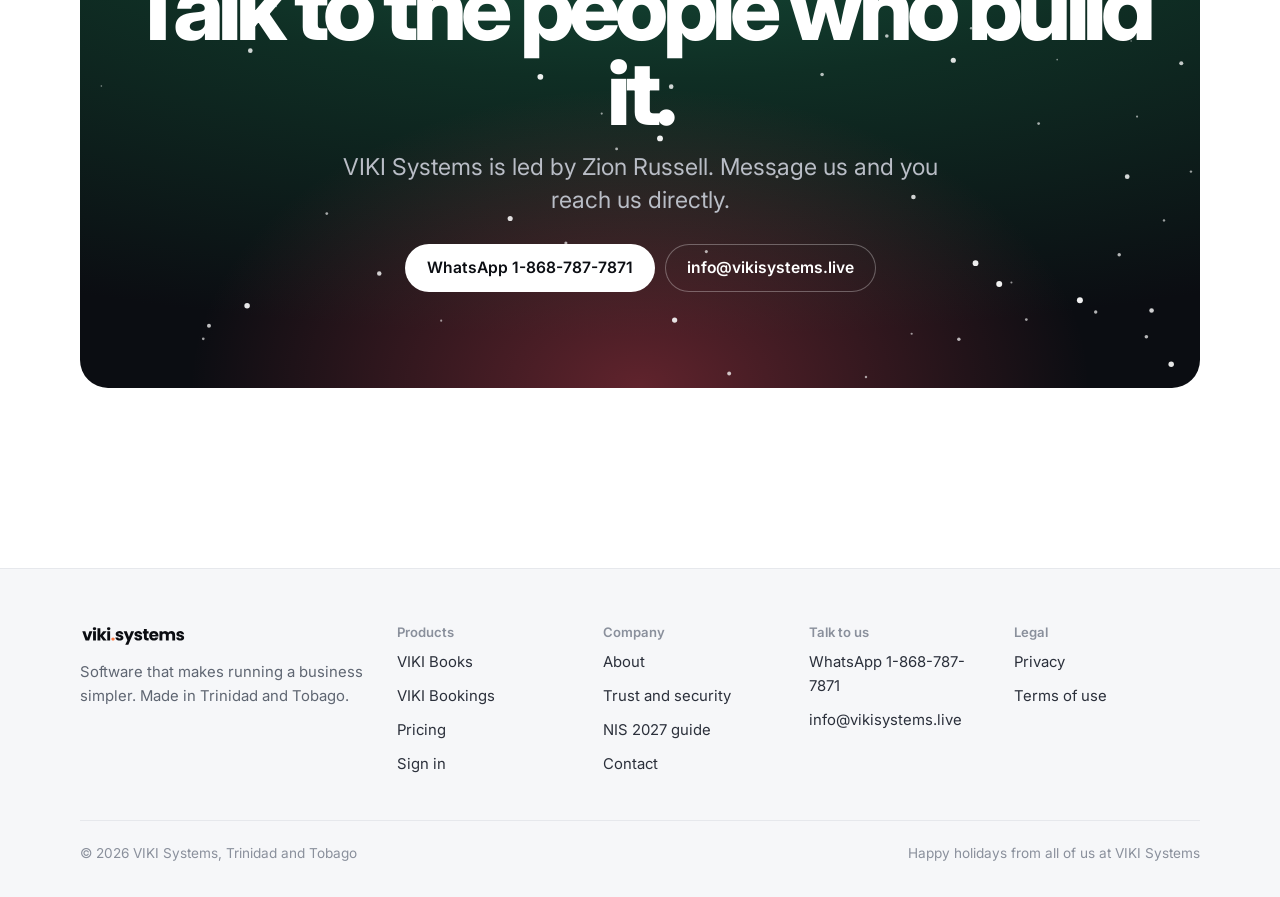
==== commit d713403d: "Phones: ribbon wraps across the top of the product cards; clean Today screenshot and video" ====
--- a/about/index.html
+++ b/about/index.html
@@ -18,9 +18,9 @@
 <link rel="preconnect" href="https://fonts.googleapis.com">
 <link rel="preconnect" href="https://fonts.gstatic.com" crossorigin>
 <link href="https://fonts.googleapis.com/css2?family=Inter:wght@400;500;600;700;800&display=swap" rel="stylesheet">
-<link rel="stylesheet" href="../v5.css?v=20261126b">
-<link rel="stylesheet" href="../v6.css?v=20261126b">
-<link rel="stylesheet" href="../xmas2.css?v=20261126b">
+<link rel="stylesheet" href="../v5.css?v=20261126c">
+<link rel="stylesheet" href="../v6.css?v=20261126c">
+<link rel="stylesheet" href="../xmas2.css?v=20261126c">
 <script>document.documentElement.classList.add("js")</script>
 </head>
 <body>
@@ -146,8 +146,8 @@
   </div>
 </footer>
 <a class="wa-fab" href="https://wa.me/18687877871?text=Hi%20VIKI%20Systems%2C%20I%20have%20a%20question." target="_blank" rel="noopener" aria-label="Chat with VIKI Systems on WhatsApp"><svg viewBox="0 0 32 32" aria-hidden="true"><path fill="currentColor" d="M16 3C8.8 3 3 8.7 3 15.8c0 2.5.7 4.9 2 6.9L3 29l6.5-1.9c1.9 1 4.1 1.6 6.5 1.6 7.2 0 13-5.7 13-12.8S23.2 3 16 3zm0 23.4c-2.1 0-4.1-.6-5.8-1.6l-.4-.2-3.9 1.1 1.1-3.7-.3-.4c-1.1-1.7-1.7-3.7-1.7-5.8C5 9.9 9.9 5.2 16 5.2s11 4.7 11 10.6-4.9 10.6-11 10.6zm6-7.9c-.3-.2-1.9-.9-2.2-1s-.5-.2-.7.2-.8 1-.9 1.2-.3.2-.6.1c-.3-.2-1.4-.5-2.6-1.6-1-.9-1.6-1.9-1.8-2.2s0-.5.1-.6l.5-.5c.1-.2.2-.3.3-.5s0-.4 0-.5-.7-1.7-1-2.3c-.3-.6-.5-.5-.7-.5h-.6c-.2 0-.5.1-.8.4s-1 1-1 2.5 1.1 2.9 1.2 3.1c.2.2 2.1 3.2 5.1 4.5.7.3 1.3.5 1.7.6.7.2 1.4.2 1.9.1.6-.1 1.9-.8 2.1-1.5.3-.7.3-1.4.2-1.5-.1-.1-.3-.2-.6-.3z"/></svg><span>Chat with us</span></a>
-<script src="../v5.js?v=20261126b" defer></script>
-<script src="../xp.js?v=20261126b" defer></script>
-<script src="../holiday.js?v=20261126b" defer></script>
+<script src="../v5.js?v=20261126c" defer></script>
+<script src="../xp.js?v=20261126c" defer></script>
+<script src="../holiday.js?v=20261126c" defer></script>
 </body>
 </html>
--- a/xmas2.css
+++ b/xmas2.css
@@ -14,7 +14,12 @@
 .ptile::after { content: ""; position: absolute; top: 0; bottom: 0; right: 63px; width: 10px; background: linear-gradient(90deg, #D92A3D, #B5162B); opacity: .9; pointer-events: none; z-index: 0; }
 .ptile > * { position: relative; z-index: 1; }
 .ptile .bow { z-index: 2; position: absolute; }
-@media (max-width: 767px) { .ptile .bow { width: 72px; right: 14px; } .ptile::after { right: 46px; width: 8px; } }
+/* phones: the ribbon wraps across the top of the card like a gift box, and the bow sits centred above the logo, clear of every word */
+@media (max-width: 767px) {
+  .ptile { padding-top: 74px; }
+  .ptile::after { top: 22px; bottom: auto; left: 0; right: 0; width: auto; height: 8px; background: linear-gradient(180deg, #D92A3D, #B5162B); }
+  .ptile .bow { top: 2px; left: 50%; right: auto; width: 72px; transform: translateX(-50%); }
+}
 
 /* 4. small twinkling lights under the green banner */
 .xlights { position: relative; height: 20px; margin-bottom: -20px; z-index: 101; display: flex; justify-content: center; overflow: hidden; pointer-events: none;
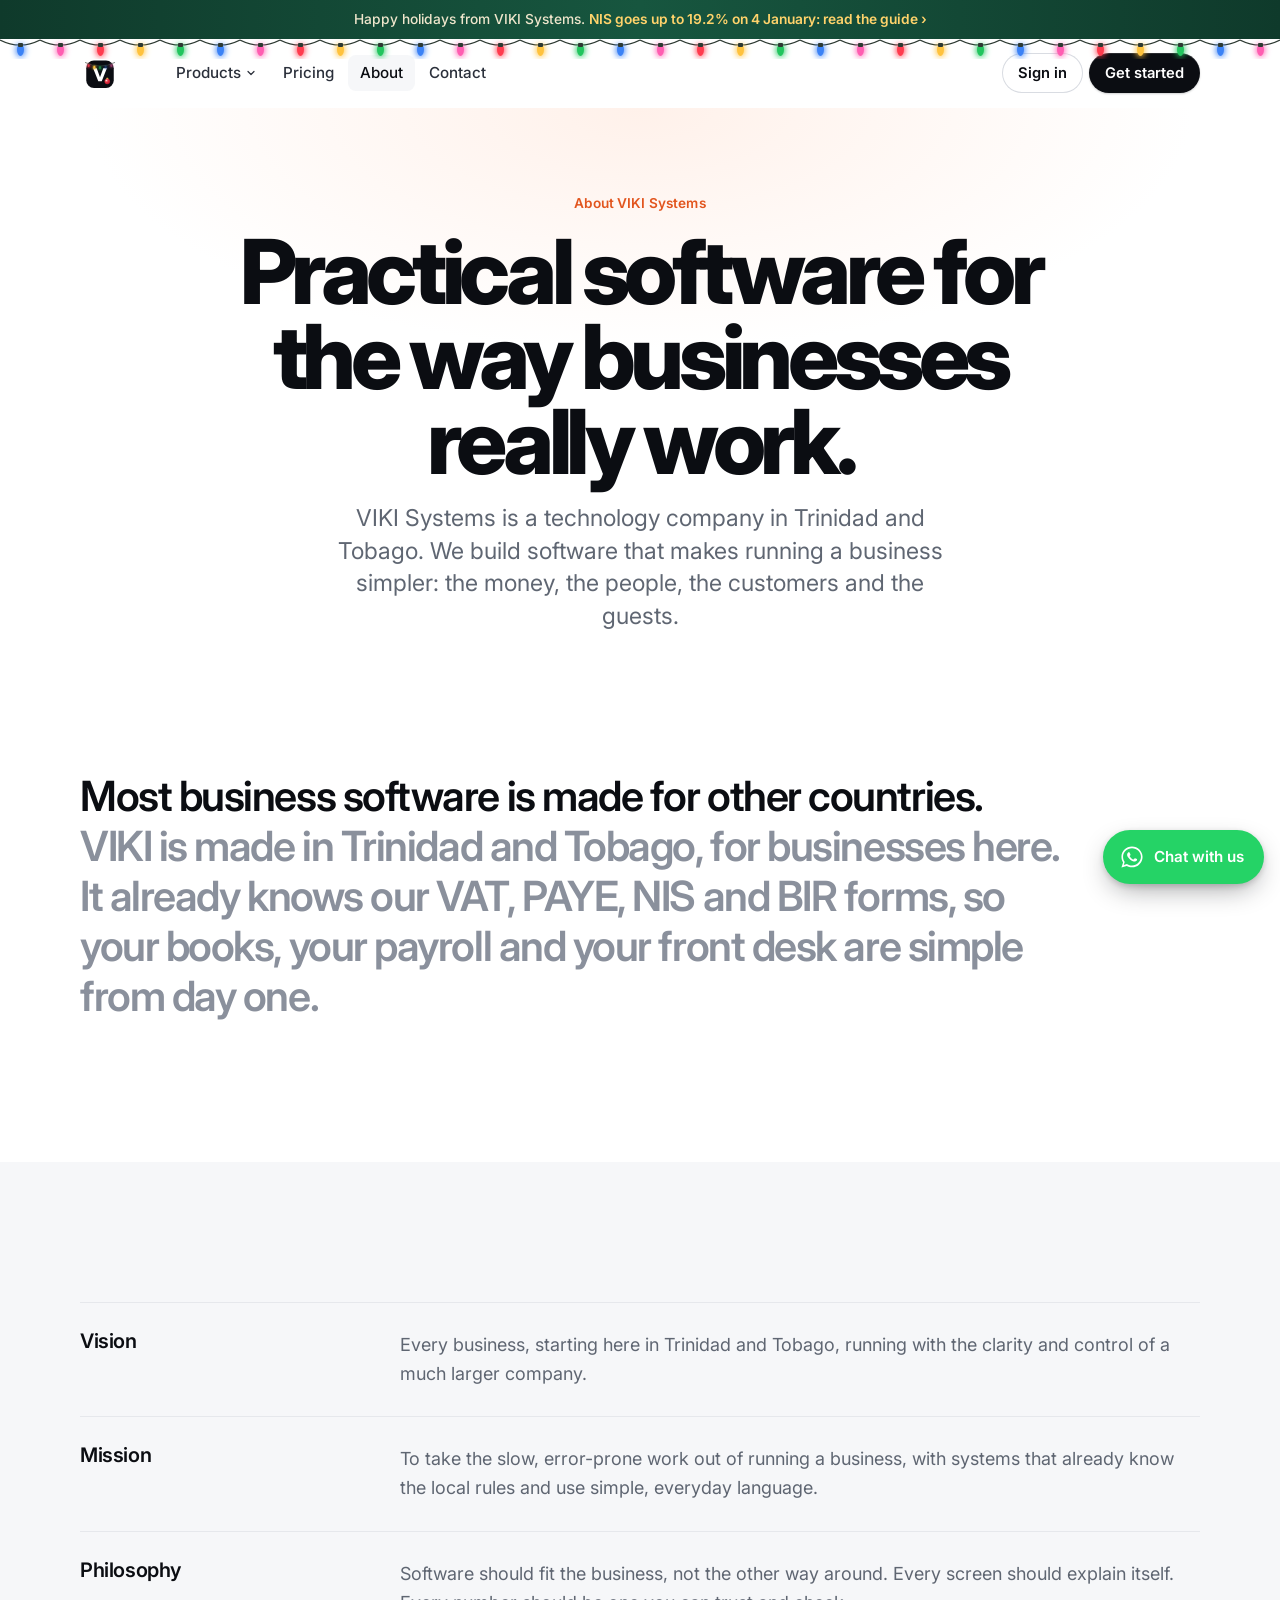
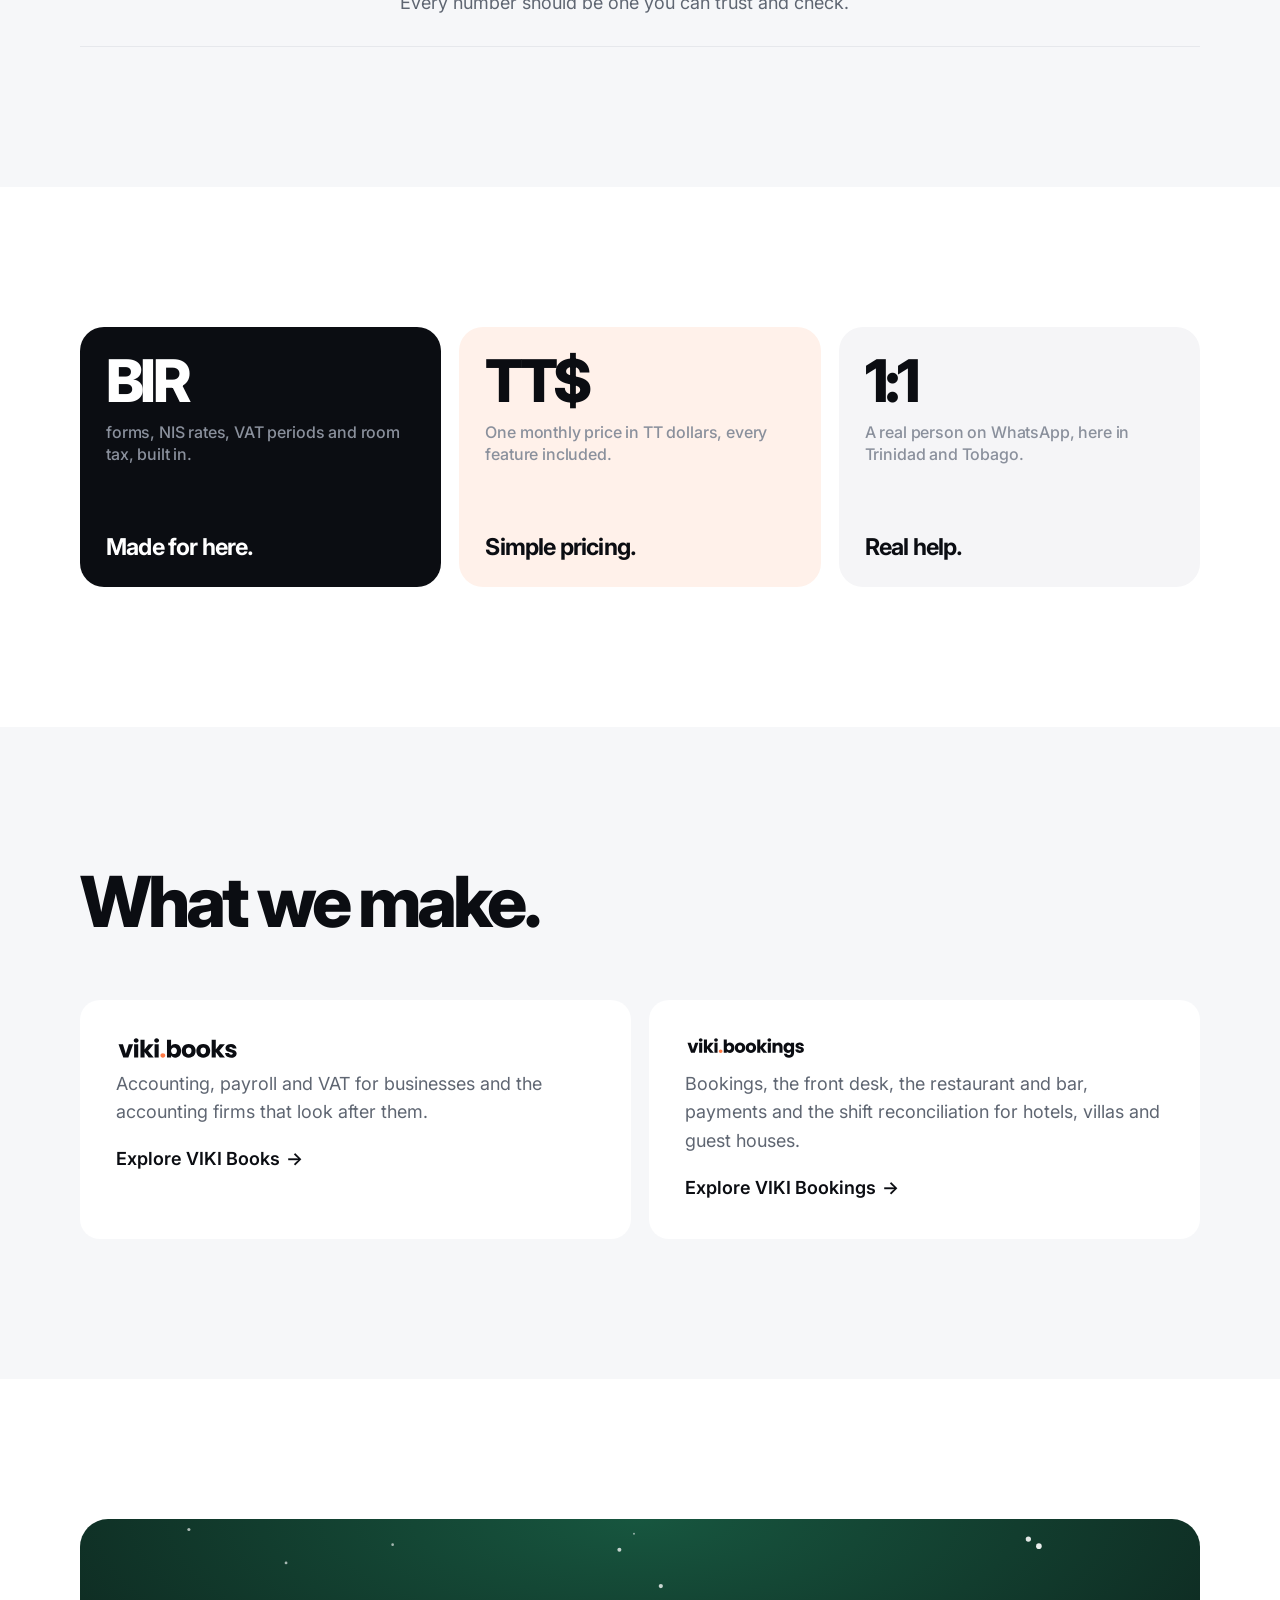
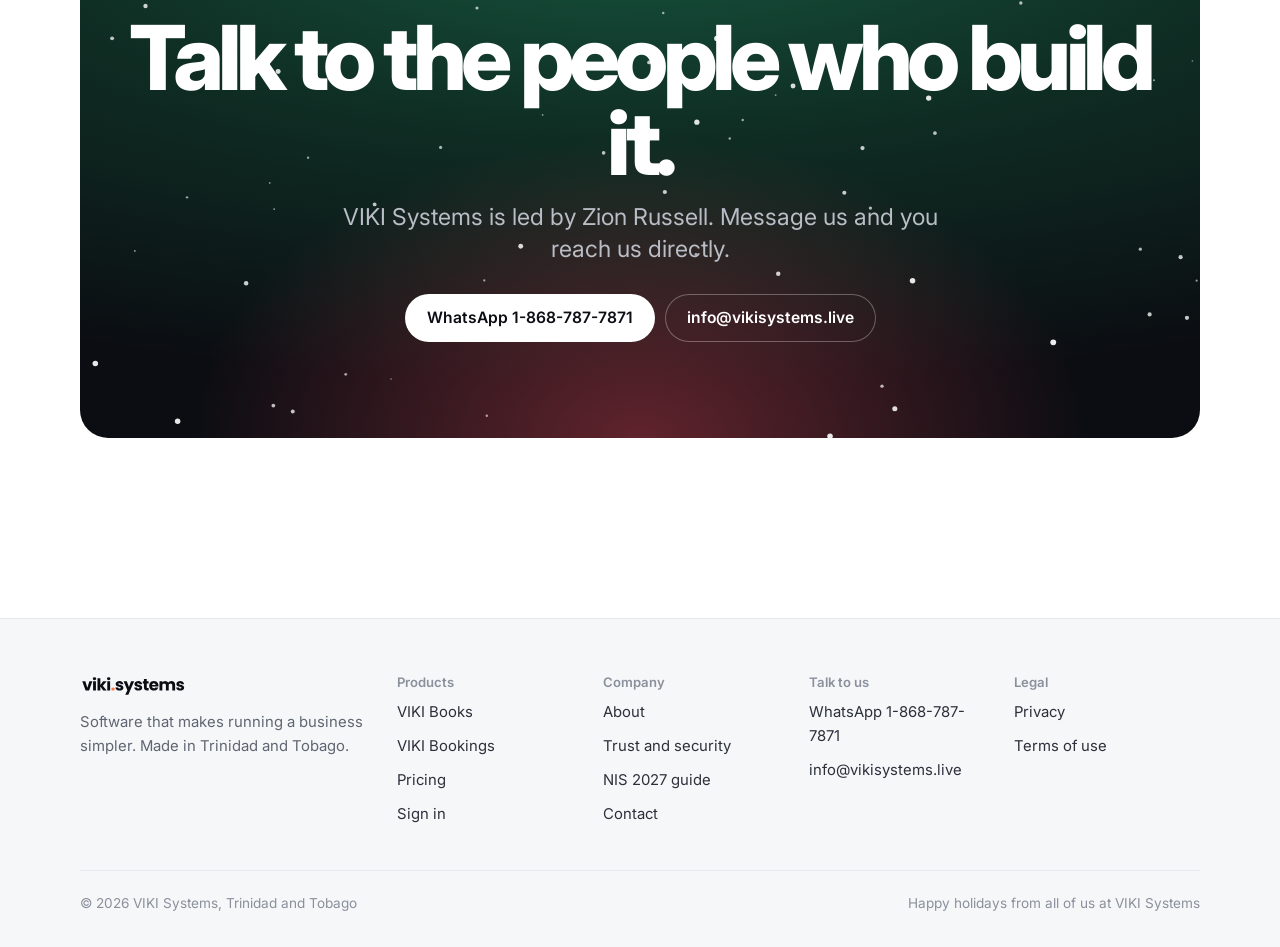
==== commit 0dc2225e: "About page: clearer statement about who VIKI is for" ====
--- a/about/index.html
+++ b/about/index.html
@@ -77,7 +77,7 @@
 
 <section class="sec">
   <div class="wrap">
-    <p class="statement rv">Most business software is built somewhere else, for somewhere else. <span>We start with the work in front of you: the books, the payroll, the VAT return, the front desk at check-in time. Then we make it simple.</span></p>
+    <p class="statement rv">Most business software is made for other countries. <span>VIKI is made in Trinidad and Tobago, for businesses here. It already knows our VAT, PAYE, NIS and BIR forms, so your books, your payroll and your front desk are simple from day one.</span></p>
   </div>
 </section>
 
